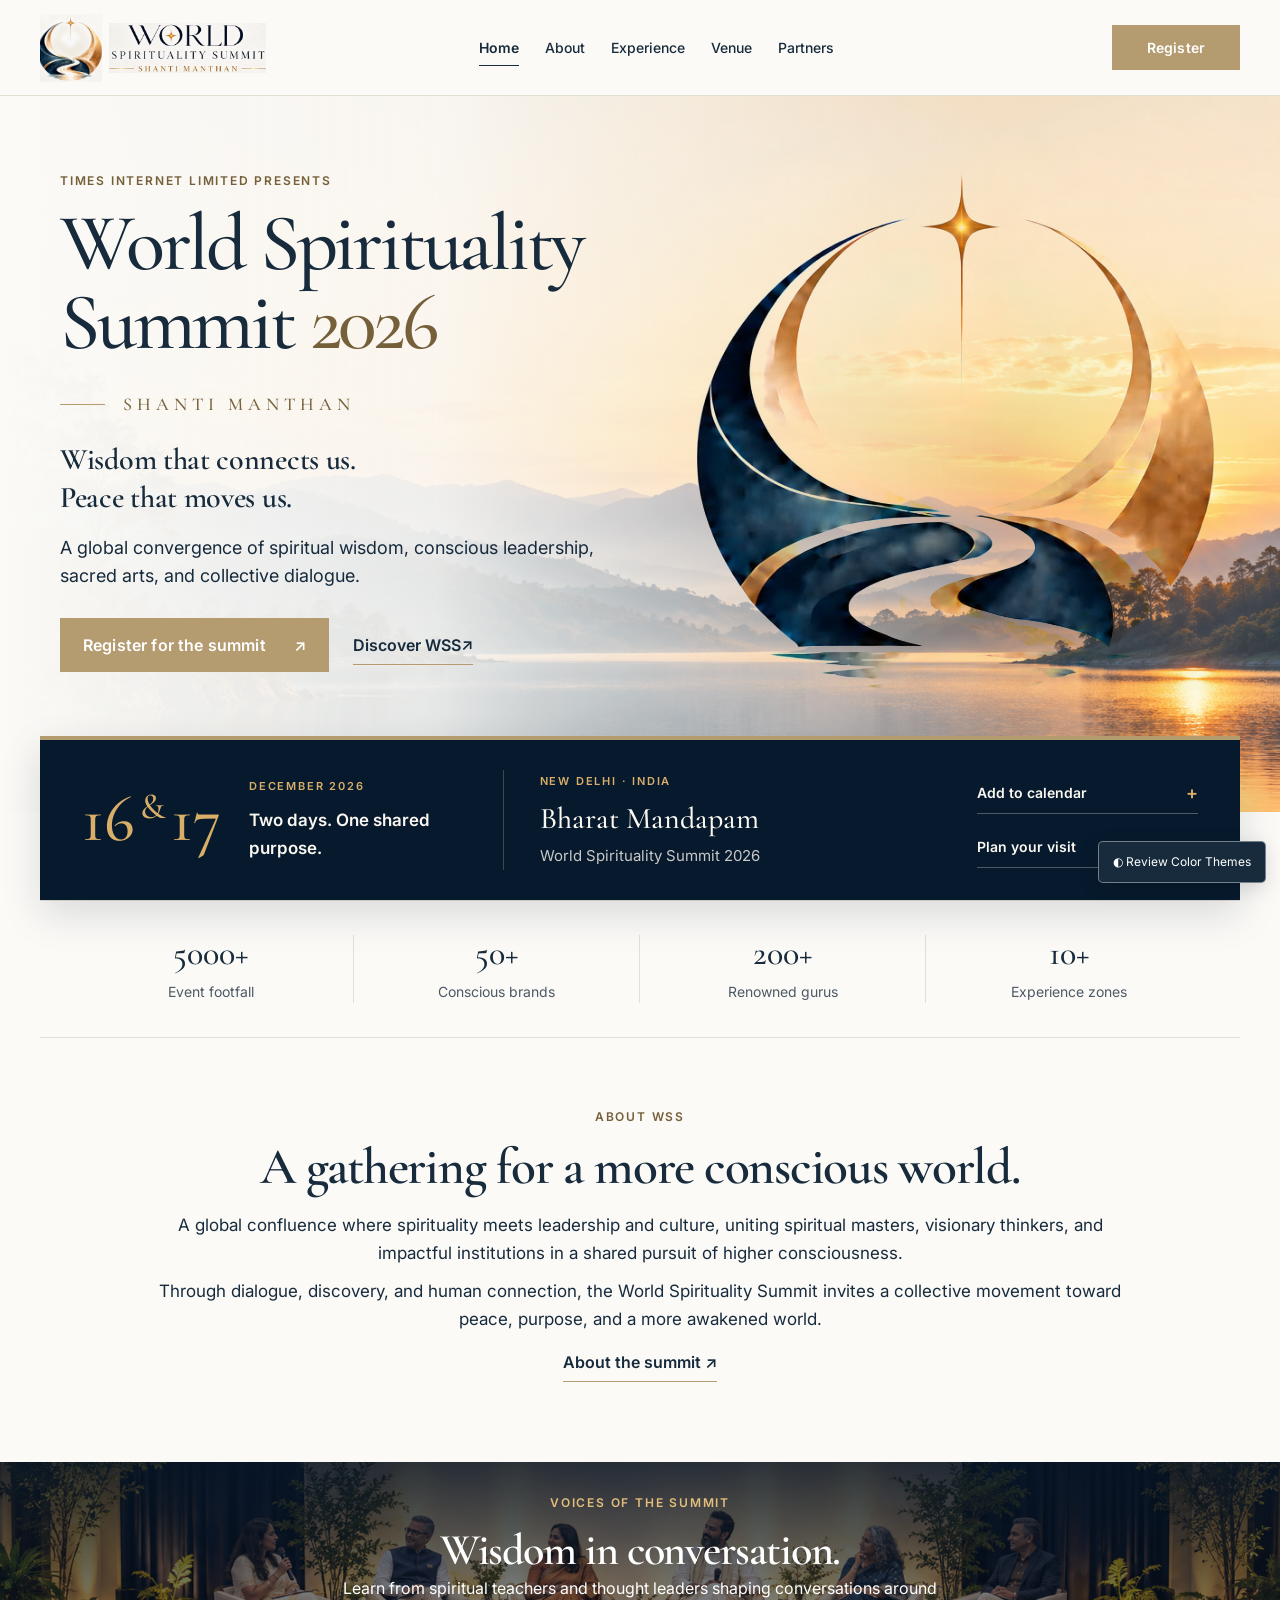
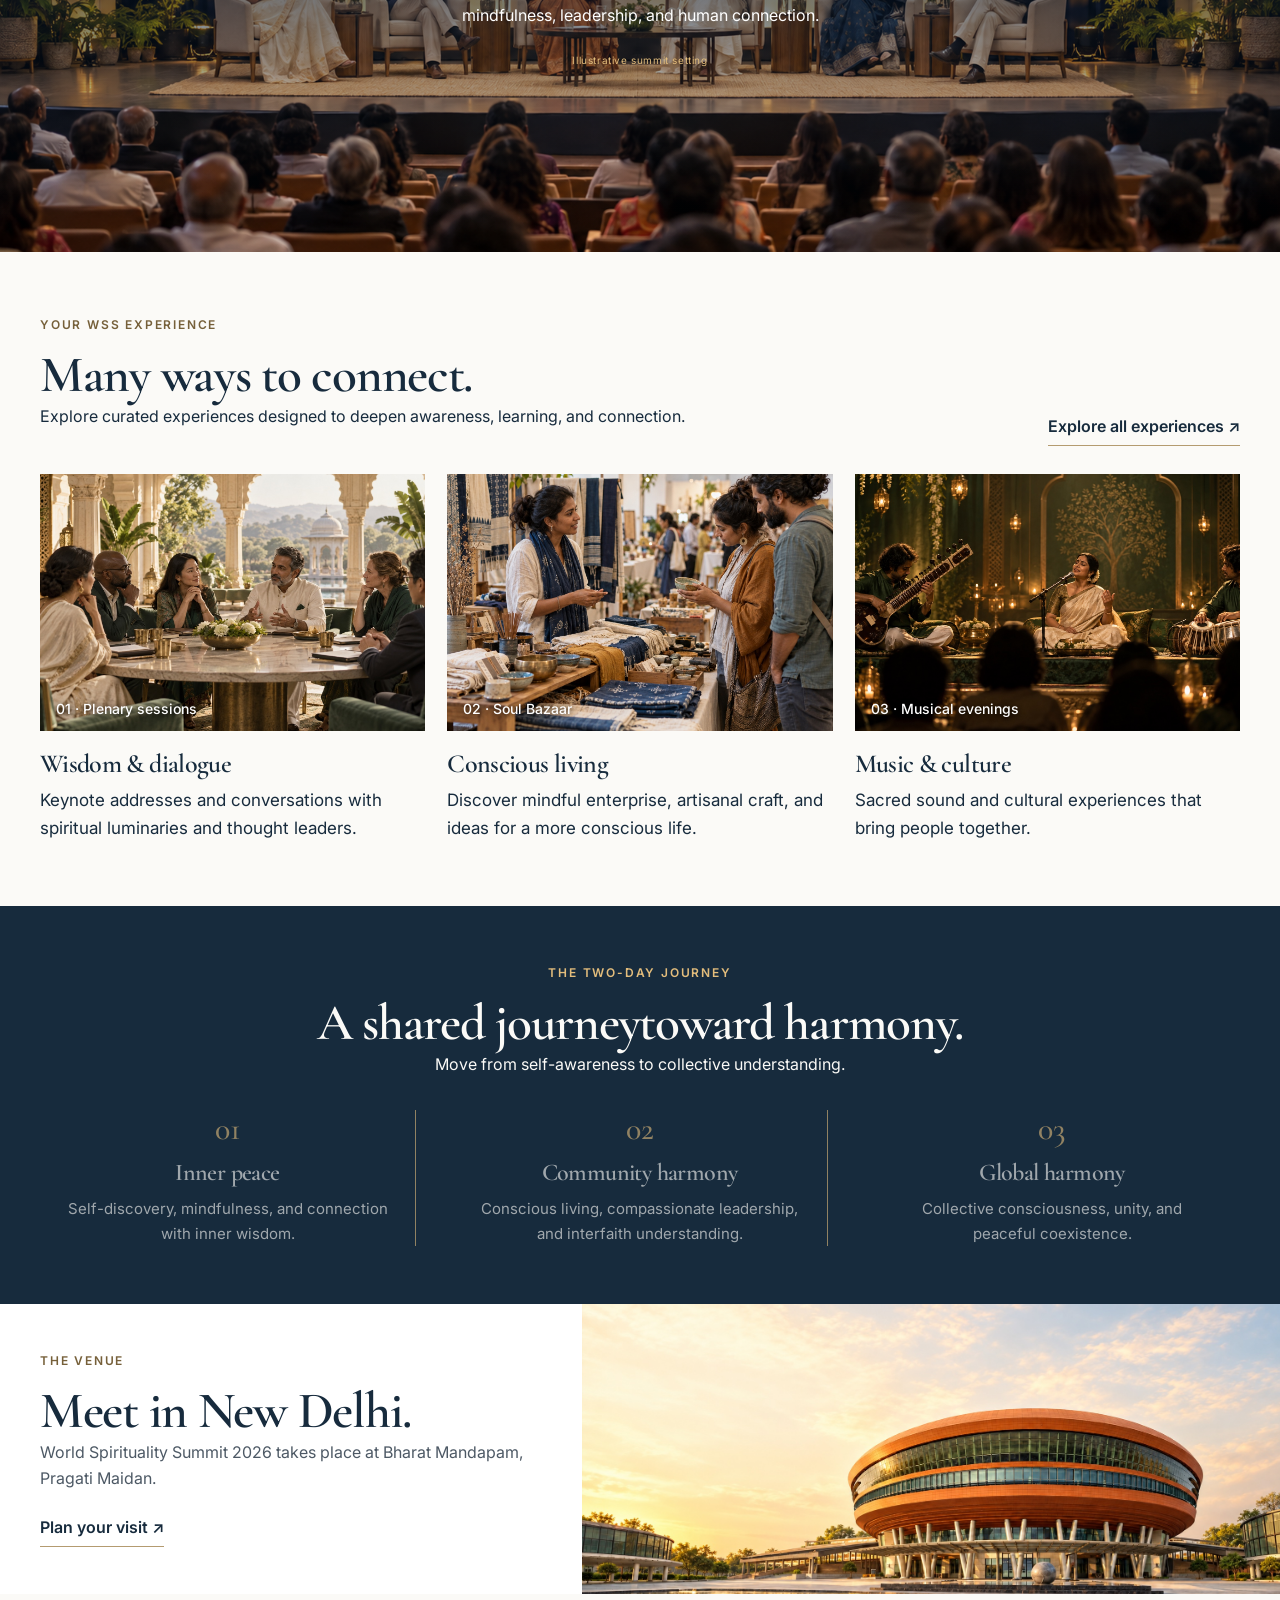
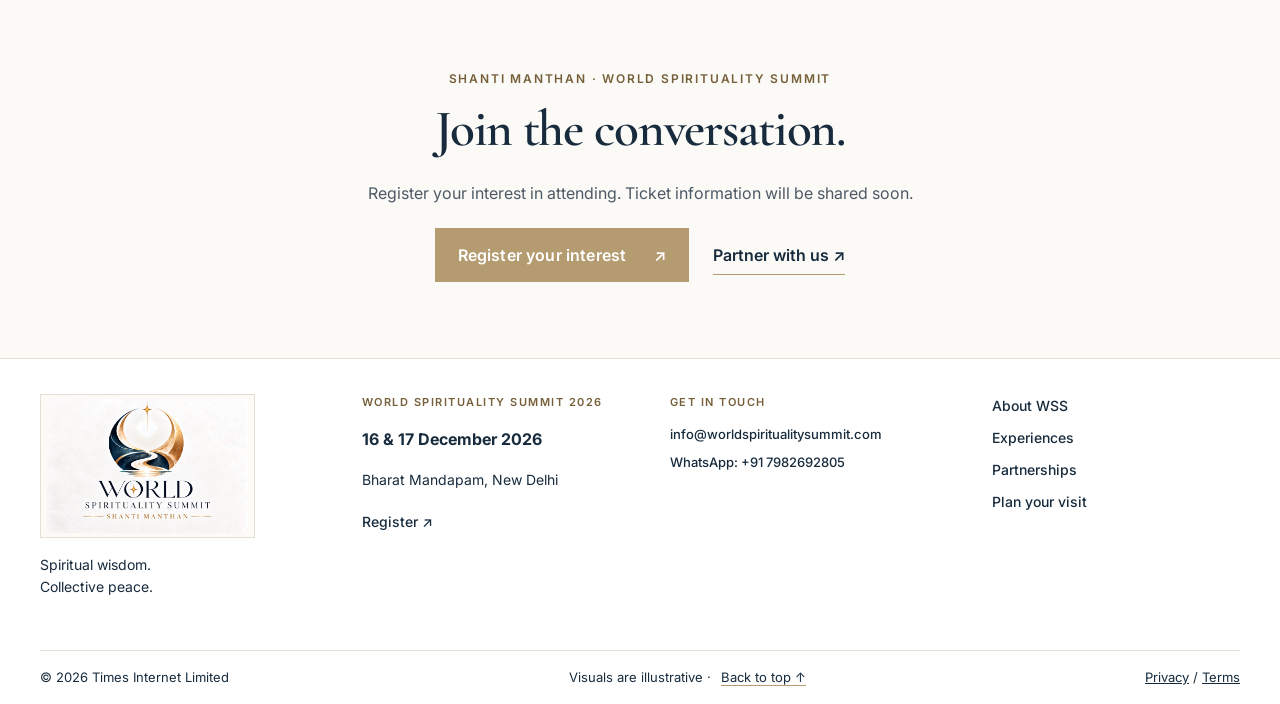
==== index.html @ 95be3aa4 "Restore WSS visual options and add content review workbook" ====
<!-- WSS 2026 - About the Summit - Built for GitHub Pages - Static HTML only -->
<!doctype html>
<html lang="en" data-design="immersive">
<head>
<meta charset="utf-8">
<meta name="viewport" content="width=device-width, initial-scale=1">
<title>Shanti Manthan - Chanting For Peace | WSS 2026</title>
<meta name="description" content="World Spirituality Summit 2026: Shanti Manthan - Chanting For Peace. Bharat Mandapam, New Delhi, 16-17 December 2026.">
<link rel="icon" href="./assets/images/logo-final.jpeg">
<script src="./assets/js/theme.js?v=layout-selector-4">
</script>
<script>
  (()=>{const valid=['immersive','luminous','editorial'];let saved;try{saved=localStorage.getItem('wss-design')}catch(_){}const requested=new URLSearchParams(location.search).get('design');document.documentElement.dataset.design=valid.includes(requested)?requested:valid.includes(saved)?saved:'immersive';})();
</script>
<link rel="preconnect" href="https://fonts.googleapis.com">
<link rel="preconnect" href="https://fonts.gstatic.com" crossorigin>
<link href="https://fonts.googleapis.com/css2?family=Inter:wght@400;500;600;700&family=Cormorant+Garamond:wght@400;500;600;700&display=swap" rel="stylesheet">
<link rel="stylesheet" href="./assets/css/themes.css">
<link rel="stylesheet" href="./assets/css/style.css">
<link rel="stylesheet" href="./assets/css/components.css">
<link rel="stylesheet" href="./assets/css/editorial.css">
<link rel="stylesheet" href="./assets/css/ad-free.css">

<link rel="stylesheet" href="./assets/css/premium.css">
<link rel="stylesheet" href="./assets/css/layout.css">
<link rel="stylesheet" href="./assets/css/commerce.css">
<link rel="stylesheet" href="./assets/css/brand.css">
<script src="./assets/js/launch.js?v=forms-3"></script>

<link rel="stylesheet" href="./assets/css/site-refinement.css?v=register-2">
<link rel="stylesheet" href="./assets/css/premium-design.css?v=art-direction-3">
<link rel="stylesheet" href="./assets/css/event-presentation.css?v=4">
<link rel="stylesheet" href="./assets/css/cohesive.css?v=5">
<link rel="stylesheet" href="./assets/css/home-concept.css?v=1">
<link rel="stylesheet" href="./assets/css/home-restoration.css?v=11">
</head>
<body id="page-top" data-page="index">
<a class="skip" href="#main">Skip to content</a>
<header class="site-header">
<a class="brand-lockup" href="./index.html" aria-label="World Spirituality Summit — Shanti Manthan"><span class="lockup-symbol"><img src="./assets/images/logo-final.png" alt="" width="1536" height="1024"></span><span class="lockup-wordmark"><img src="./assets/images/logo-final.png" alt="" width="1536" height="1024"></span></a>
<nav id="navigation" aria-label="Main navigation"><a href="./index.html" aria-current="page">Home</a>
<a href="./about.html">About</a>
<a href="./experience.html">Experience</a>
<a href="./venue.html">Venue</a>
<a href="./partners.html">Partners</a>
<a hidden data-launch-hidden="true" href="./schedule.html">Schedule</a><a hidden data-launch-hidden="true" href="./speakers.html">Speakers</a><a hidden data-launch-hidden="true" href="./tickets.html">Tickets</a><a hidden data-launch-hidden="true" href="./media.html">Media</a></nav>
<a class="button header-cta" href="./register.html">Register</a>
<button class="menu-toggle" aria-controls="navigation" aria-expanded="false" aria-label="Open navigation">☰</button>
</header>
<main id="main" class="summit-home">
<section class="summit-hero" aria-labelledby="home-title"><div class="hero-landscape" aria-hidden="true"></div><div class="summit-hero-inner"><div class="summit-copy"><p class="summit-label">TIMES INTERNET LIMITED PRESENTS</p><h1 id="home-title">World Spirituality<br>Summit <em>2026</em></h1><p class="summit-mantra"><span></span>SHANTI MANTHAN</p><h2>Wisdom that connects us.<br>Peace that moves us.</h2><p class="summit-summary">A global convergence of spiritual wisdom, conscious leadership, sacred arts, and collective dialogue.</p><div class="summit-actions"><a class="button" href="./register.html?reason=attend">Register for the summit<span aria-hidden="true">↗</span></a><a class="summit-text-link" href="#discover">Discover WSS<span aria-hidden="true">↗</span></a></div></div><div class="summit-emblem" aria-hidden="true"><img src="./assets/images/logo-final.png" alt="" width="1536" height="1024" fetchpriority="high"></div></div><div class="hero-ribbon" aria-hidden="true"></div></section>
<section class="summit-event-band" aria-label="Summit date and venue"><div class="summit-event-date"><strong>16<span>&amp;</span>17</strong><div><span class="summit-label">DECEMBER 2026</span><b>Two days. One shared<br>purpose.</b></div></div><div class="summit-event-place"><span class="summit-label">NEW DELHI · INDIA</span><strong>Bharat Mandapam</strong><span>World Spirituality Summit 2026</span></div><div class="summit-event-actions"><a href="./assets/wss-2026.ics" download>Add to calendar <span aria-hidden="true">+</span></a><a href="./venue.html">Plan your visit <span aria-hidden="true">↗</span></a></div></section>
<section class="summit-numbers" aria-label="Expected summit scale"><div><strong>5000+</strong><span>Event footfall</span></div><div><strong>50+</strong><span>Conscious brands</span></div><div><strong>200+</strong><span>Renowned gurus</span></div><div><strong>10+</strong><span>Experience zones</span></div></section>
<section class="summit-about" id="discover"><div><p class="summit-label">ABOUT WSS</p><h2>A gathering for a more conscious world.</h2></div><div><p>A global confluence where spirituality meets leadership and culture, uniting spiritual masters, visionary thinkers, and impactful institutions in a shared pursuit of higher consciousness.</p><p>Through dialogue, discovery, and human connection, the World Spirituality Summit invites a collective movement toward peace, purpose, and a more awakened world.</p><a class="summit-text-link" href="./about.html">About the summit <span aria-hidden="true">↗</span></a></div></section>
<section class="summit-voices"><div class="voices-copy"><p class="summit-label">VOICES OF THE SUMMIT</p><h2>Wisdom in conversation.</h2><p>Learn from spiritual teachers and thought leaders shaping conversations around mindfulness, leadership, and human connection.</p><span class="illustration-note">Illustrative summit setting</span></div><img src="./assets/images/summit-conversation.png" alt="Illustrative panel conversation at a summit" width="1536" height="1024" loading="lazy"></section>
<section class="summit-experiences"><div class="summit-section-head"><div><p class="summit-label">YOUR WSS EXPERIENCE</p><h2>Many ways to connect.</h2><p>Explore curated experiences designed to deepen awareness, learning, and connection.</p></div><a class="summit-text-link" href="./experience.html">Explore all experiences <span aria-hidden="true">↗</span></a></div><div class="summit-experience-grid"><a class="summit-experience" href="./experience.html"><div class="experience-photo"><img src="./assets/images/dialogue.jpg" alt="Audience at a plenary session" width="1536" height="1024" loading="lazy"><span>01 · Plenary sessions</span></div><h3>Wisdom &amp; dialogue</h3><p>Keynote addresses and conversations with spiritual luminaries and thought leaders.</p></a><a class="summit-experience" href="./experience.html"><div class="experience-photo"><img src="./assets/images/bazaar-editorial.jpg" alt="Conscious craft marketplace" width="1536" height="1024" loading="lazy"><span>02 · Soul Bazaar</span></div><h3>Conscious living</h3><p>Discover mindful enterprise, artisanal craft, and ideas for a more conscious life.</p></a><a class="summit-experience" href="./experience.html"><div class="experience-photo"><img src="./assets/images/music.jpg" alt="Musical performance at an evening gathering" width="1536" height="1024" loading="lazy"><span>03 · Musical evenings</span></div><h3>Music &amp; culture</h3><p>Sacred sound and cultural experiences that bring people together.</p></a></div></section>
<section class="summit-journey"><div class="journey-intro"><p class="summit-label">THE TWO-DAY JOURNEY</p><h2>A shared journey<br>toward harmony.</h2><p>Move from self-awareness to collective understanding.</p></div><div class="journey-chapters"><article class="journey-chapter"><span>01</span><div><h3>Inner peace</h3><p>Self-discovery, mindfulness, and connection with inner wisdom.</p></div></article><article class="journey-chapter"><span>02</span><div><h3>Community harmony</h3><p>Conscious living, compassionate leadership, and interfaith understanding.</p></div></article><article class="journey-chapter"><span>03</span><div><h3>Global harmony</h3><p>Collective consciousness, unity, and peaceful coexistence.</p></div></article></div></section>
<section class="summit-setting"><div><p class="summit-label">THE VENUE</p><h2>Meet in New Delhi.</h2><p>World Spirituality Summit 2026 takes place at Bharat Mandapam, Pragati Maidan.</p><a class="summit-text-link" href="./venue.html">Plan your visit <span aria-hidden="true">↗</span></a></div><img src="./assets/images/venue-hero.jpg" alt="Bharat Mandapam, New Delhi" width="1536" height="1024" loading="lazy"></section>
<section class="summit-participate"><p class="summit-label">SHANTI MANTHAN · WORLD SPIRITUALITY SUMMIT</p><h2>Join the conversation.</h2><p>Register your interest in attending. Ticket information will be shared soon.</p><div class="summit-actions"><a class="button" href="./register.html?reason=attend">Register your interest <span aria-hidden="true">↗</span></a><a class="summit-text-link" href="./partners.html">Partner with us <span aria-hidden="true">↗</span></a></div></section>
</main>
<footer id="site-footer" class="pd-footer"><div class="pd-wrap pd-footer-top"><div><a class="brand pd-brand-original" href="./index.html" aria-label="World Spirituality Summit — Shanti Manthan"><img src="./assets/images/logo-final.png" alt="World Spirituality Summit — Shanti Manthan" width="1536" height="1024"></a><p>Spiritual wisdom.<br>Collective peace.</p></div><div><p class="pd-label">WORLD SPIRITUALITY SUMMIT 2026</p><strong>16 &amp; 17 December 2026</strong><p>Bharat Mandapam, New Delhi</p><a href="./register.html">Register ↗</a></div><div class="pd-footer-contact"><p class="pd-label">GET IN TOUCH</p><a href="mailto:info@worldspiritualitysummit.com">info@worldspiritualitysummit.com</a><a href="https://wa.me/917982692805">WhatsApp: +91 7982692805</a></div><nav aria-label="Footer navigation"><a href="./about.html">About WSS</a><a href="./experience.html">Experiences</a><a href="./partners.html">Partnerships</a><a href="./venue.html">Plan your visit</a><a hidden data-launch-hidden="true" href="./schedule.html">Schedule</a><a hidden data-launch-hidden="true" href="./speakers.html">Speakers</a><a hidden data-launch-hidden="true" href="./tickets.html">Tickets</a><a hidden data-launch-hidden="true" href="./media.html">Media</a></nav></div><div class="pd-wrap pd-footer-bottom"><span>© 2026 Times Internet Limited</span><span>Visuals are illustrative · <a href="#page-top" class="ev-back-top">Back to top ↑</a></span><span><button class="text-button" data-policy="Privacy Policy">Privacy</button> / <button class="text-button" data-policy="Terms">Terms</button></span></div></footer>
</div>


<a class="mobile-cta button" href="./register.html?reason=attend">Register your interest</a>
<button id="theme-open" class="theme-open" aria-haspopup="dialog" aria-label="Review Color Themes">◐ <span>Review Color Themes</span>
</button>
<dialog id="theme-dialog">
<div class="dialog-head">
<div>
<p class="eyebrow">BUSINESS REVIEW</p>
<h2>Choose a visual direction</h2>
</div>
<button data-close aria-label="Close theme selector">×</button>
</div>
<p>Choose one of the three layouts and one of the three color palettes.</p>
<fieldset class="design-options" aria-label="Choose a layout">
<legend>Layout</legend>
<button type="button" data-design="immersive" aria-pressed="true">Immersive<small>Landscape-led</small></button>
<button type="button" data-design="luminous" aria-pressed="false">Luminous<small>Warm and open</small></button>
<button type="button" data-design="editorial" aria-pressed="false">Editorial<small>Quiet and refined</small></button>
</fieldset>
<p class="palette-label">Color palette</p>
<div id="theme-options">
</div>
<p class="theme-guidance">Each layout can be previewed with any palette.</p>
<div class="dialog-actions">
<button id="copy-theme" class="button">Copy Review Link</button>
<button id="reset-theme" class="button secondary">Reset to Reference</button>
</div>
<p id="theme-status" role="status">
</p>
</dialog>
<dialog id="policy-dialog">
<div class="dialog-head">
<h2 id="policy-title">
</h2>
<button data-close aria-label="Close">×</button>
</div>
<p>Publication pending. This approval preview does not accept payments or submit enquiries until the live services are configured.</p>
</dialog>
<script src="./assets/js/nav.js" defer>
</script>
<script src="./assets/js/tabs.js" defer>
</script>
<script src="./assets/js/modal.js" defer>
</script>
<script src="./assets/js/seating.js" defer>
</script>
<script src="./assets/js/tickets.js" defer>
</script>
<script src="./assets/js/motion.js" defer>
</script>
<script src="./assets/js/premium.js" defer></script>
<script src="./assets/js/design-motion.js?v=art-direction-2" defer></script>
<script src="./assets/js/event-interactions.js?v=3" defer></script>
<a class="ux-up" href="#page-top" aria-label="Scroll to top"><span aria-hidden="true">↑</span></a>
<script src="./assets/js/cohesive.js?v=5" defer></script>
</body>
</html>
---- assets/css/themes.css ----
:root {
  --color-primary:#0B1340;
  --color-accent:#C9A84C;
  --color-highlight:#F0D98A;
  --color-bg:#fff;
  --color-surface:#F8F8F6;
  --color-text:#1A1A1A;
  --color-muted:#595959;
  --color-border:#dededc;
  --font-heading:'Playfair Display',Georgia,serif;
  --font-body:'Inter',Arial,sans-serif
}

[data-theme="forest-champagne"] {
  --color-primary:#173F35;
  --color-accent:#D5B775;
  --color-highlight:#F2E5C4;
  --color-bg:#FFFEFA;
  --color-surface:#F0F4EE
}

[data-theme="burgundy-sandstone"] {
  --color-primary:#59283E;
  --color-accent:#D7AD75;
  --color-highlight:#F3DFC2;
  --color-bg:#FFFCF8;
  --color-surface:#F6EFEB
}

[data-theme="indigo-lavender"] {
  --color-primary:#30275F;
  --color-accent:#C7B6EB;
  --color-highlight:#E7DEF7;
  --color-bg:#FEFDFF;
  --color-surface:#F2EFF8
}

[data-theme="teal-copper"] {
  --color-primary:#124951;
  --color-accent:#E0AA82;
  --color-highlight:#F5DDCA;
  --color-bg:#FCFEFD;
  --color-surface:#EDF4F3
}
---- assets/css/style.css ----
* {
  box-sizing:border-box
}

html {
  scroll-behavior:smooth;
  scroll-padding-top:110px
}

body {
  margin:0;
  background:var(--color-bg);
  color:var(--color-text);
  font:16px/1.65 var(--font-body)
}

h1,h2,h3,p {
  margin-top:0
}

h1,h2,h3 {
  line-height:1.15
}

h1,h2 {
  font-family:var(--font-heading);
  font-weight:500
}

h1 {
  font-size:clamp(2.7rem,5.5vw,5.3rem);
  letter-spacing:-.04em
}

h2 {
  font-size:clamp(2rem,3.5vw,3.1rem);
  letter-spacing:-.025em
}

h3 {
  font-size:1.12rem
}

a {
  color:inherit;
  text-decoration:none
}

a:hover {
  text-decoration:underline
}

button,input,select,textarea {
  font:inherit
}

button,a,input,select,textarea {
  -webkit-tap-highlight-color:transparent
}

button {
  cursor:pointer
}

button:disabled {
  cursor:not-allowed;
  opacity:.6
}

img {
  max-width:100%;
  display:block
}

button:focus-visible,a:focus-visible,input:focus-visible,select:focus-visible,textarea:focus-visible,[tabindex]:focus-visible {
  outline:3px solid var(--color-primary);
  outline-offset:4px
}

.dark :focus-visible,.hero :focus-visible {
  outline-color:white
}

[hidden] {
  display:none!important
}

.container {
  width:min(1200px,calc(100% - 64px));
  margin:auto
}

.section {
  padding:80px 0
}

.section-heading {
  max-width:780px;
  margin-bottom:32px
}

.section-heading p {
  color:var(--color-muted)
}

.surface {
  background:var(--color-surface)
}

.dark {
  background:var(--color-primary);
  color:white
}

.eyebrow {
  font-size:.76rem;
  font-weight:600;
  letter-spacing:.18em;
  text-transform:uppercase
}

.hero {
  min-height:calc(100svh - 96px);
  display:grid;
  place-items:center;
  text-align:center;
  position:relative;
  overflow:hidden;
  background:var(--color-primary);
  color:white;
  padding:88px 24px 60px
}

.hero:before,.quote:before {
  content:'';
  position:absolute;
  inset:0;
  background:linear-gradient(180deg,color-mix(in srgb,var(--color-primary) 66%,transparent),color-mix(in srgb,var(--color-primary) 85%,transparent)),url('../images/hero-bg.jpg') center/cover
}

.hero-content {
  position:relative;
  max-width:980px
}

.hero .eyebrow {
  color:var(--color-highlight);
  margin-bottom:30px
}

.hero h1 {
  margin-bottom:22px
}

.hero h1 em {
  font-weight:400;
  color:var(--color-highlight)
}

.hero h2 {
  font:400 1.1rem var(--font-body);
  letter-spacing:.1em;
  margin-bottom:28px
}

.hero-meta {
  font-size:.94rem;
  margin-bottom:32px
}

.actions {
  display:flex;
  gap:12px;
  flex-wrap:wrap
}

.hero .actions {
  justify-content:center
}

.hero-foot {
  margin:52px 0 0;
  font-size:.75rem;
  letter-spacing:.15em;
  color:var(--color-highlight)
}

.stats {
  background:var(--color-primary);
  color:white;
  border-top:1px solid #ffffff26
}

.stats .container {
  display:grid;
  grid-template-columns:repeat(6,1fr);
  padding:28px 0;
  gap:20px
}

.stat {
  text-align:center;
  border-right:1px solid #ffffff26
}

.stat:last-child {
  border:0
}

.stat strong {
  display:block;
  font:500 2.25rem var(--font-heading);
  color:var(--color-highlight)
}

.stat span {
  font-size:.78rem
}

.split {
  display:grid;
  grid-template-columns:1fr 1fr;
  gap:64px;
  align-items:center
}

.grid {
  display:grid;
  grid-template-columns:repeat(3,minmax(0,1fr));
  gap:24px
}

.grid.two {
  grid-template-columns:repeat(2,minmax(0,1fr))
}

.editorial-image {
  border-radius:8px;
  aspect-ratio:1.25;
  object-fit:cover
}

.placeholder {
  min-height:200px;
  display:grid;
  place-items:center;
  padding:28px;
  background:var(--color-surface);
  border:1px solid var(--color-border);
  text-align:center;
  color:var(--color-muted)
}

.image-grid {
  display:grid;
  grid-template-columns:1fr 1fr;
  gap:12px
}

.image-grid .placeholder {
  min-height:170px
}

.quote {
  position:relative;
  text-align:center;
  padding:90px 24px;
  color:white;
  background:var(--color-primary)
}

.quote>div {
  position:relative;
  max-width:900px;
  margin:auto
}

.quote h2 {
  font-size:clamp(2rem,4vw,3.5rem)
}

.page-hero {
  background:var(--color-primary);
  color:white;
  padding:65px 0
}

.page-hero h1 {
  font-size:clamp(2.4rem,4.5vw,4rem);
  max-width:1000px;
  margin-bottom:20px
}

.page-hero .eyebrow {
  color:var(--color-highlight)
}

.page-hero p:last-child {
  margin:0
}

.note {
  font-size:.85rem;
  color:var(--color-muted)
}

.dark .note {
  color:#e2e2e2
}

.inline-link {
  text-decoration:underline;
  text-underline-offset:5px;
  font-weight:600
}

.speaker-grid {
  display:grid;
  grid-template-columns:repeat(5,minmax(0,1fr));
  gap:20px
}

.speaker {
  text-align:center;
  padding:22px 12px;
  border:1px solid var(--color-border);
  border-radius:8px
}

.avatar {
  width:94px;
  height:94px;
  background:var(--color-surface);
  border:1px solid var(--color-border);
  border-radius:50%;
  display:grid;
  place-items:center;
  margin:0 auto 20px;
  font:1.8rem var(--font-heading);
  color:var(--color-primary)
}

.speaker h3 {
  font-size:.98rem;
  line-height:1.4;
  margin-bottom:8px
}

.speaker p {
  font-size:.82rem;
  color:var(--color-muted);
  margin:0
}

.speaker-strip {
  display:flex;
  overflow-x:auto;
  gap:20px;
  padding-bottom:20px
}

.speaker-strip .speaker {
  flex:0 0 210px;
  background:white
}

.timeline {
  margin-top:30px
}

.session {
  display:grid;
  grid-template-columns:130px 1fr;
  gap:28px;
  padding:26px 0;
  border-bottom:1px solid var(--color-border)
}

.session-body {
  border-left:4px solid var(--session-color,#666);
  padding-left:24px
}

.session h3 {
  margin:10px 0
}

.session .tag {
  font-size:.78rem;
  text-transform:uppercase;
  letter-spacing:.06em
}

.session p {
  margin-bottom:0;
  color:var(--color-muted)
}

.time {
  font-weight:600;
  font-size:.88rem
}

.experience-row {
  display:grid;
  grid-template-columns:1fr 1fr;
  gap:56px;
  align-items:center
}

.experience-row.reverse .experience-visual {
  order:2
}

.experience-visual {
  min-height:260px;
  background:var(--color-primary);
  color:var(--color-highlight);
  display:flex;
  flex-direction:column;
  justify-content:center;
  padding:40px;
  border-radius:8px
}

.experience-visual strong {
  font:5rem var(--font-heading)
}

.experience-visual span {
  font-size:1.2rem
}

.map-frame {
  width:100%;
  height:380px;
  border:0;
  border-radius:8px
}

.donut {
  width:240px;
  height:240px;
  border-radius:50%;
  background:conic-gradient(#0b1340 0 30%,#c9a84c 30% 55%,#258080 55% 75%,#8065ac 75% 90%,#aaa 90%);
  margin:auto;
  display:grid;
  place-items:center
}

.donut:after {
  content:'Our community';
  background:var(--color-bg);
  border-radius:50%;
  width:160px;
  height:160px;
  display:grid;
  place-items:center;
  font-family:var(--font-heading)
}

.legend {
  list-style:none;
  padding:0
}

.legend li {
  display:flex;
  justify-content:space-between;
  padding:8px 0;
  border-bottom:1px solid var(--color-border)
}

.seating-map {
  width:100%;
  max-height:560px
}

.zone {
  cursor:pointer;
  stroke:#fff;
  stroke-width:3
}

.zone:hover,.zone.selected {
  stroke:#171717;
  stroke-width:6
}

.zone:focus {
  outline:none;
  stroke:#171717;
  stroke-width:6
}

.zone-info {
  background:var(--color-surface);
  padding:24px;
  border-radius:8px
}

.zone-info p {
  margin-bottom:12px
}

.review-summary {
  padding:28px;
  background:var(--color-surface);
  border-radius:8px
}

.summary-line {
  display:flex;
  justify-content:space-between;
  gap:20px;
  margin:12px 0
}

.summary-total {
  border-top:1px solid var(--color-border);
  padding-top:16px;
  font-size:1.4rem;
  font-weight:600
}

.booking-success {
  max-width:700px;
  margin:auto;
  text-align:center
}

.success-mark {
  font-size:3rem;
  color:#226640
}

.review-notice {
  padding:12px 16px;
  background:var(--color-surface);
  border-left:3px solid var(--color-primary);
  font-size:.85rem;
  margin-bottom:24px
}

@media(min-width:1500px) {
  .hero {
  min-height:760px
}


}

@media(max-width:1100px) {
  .split {
  gap:32px
}

.speaker-grid {
  grid-template-columns:repeat(3,1fr)
}

.stats .container {
  grid-template-columns:repeat(3,1fr)
}

.stat:nth-child(3) {
  border:0
}


}

@media(max-width:767px) {
  .container {
  width:calc(100% - 32px)
}

.section {
  padding:48px 0
}

.hero {
  min-height:700px;
  padding:60px 16px
}

.hero h1 {
  font-size:3.2rem
}

.hero h2 {
  font-size:.96rem;
  letter-spacing:.03em
}

.hero .actions {
  flex-direction:column;
  max-width:310px;
  margin:auto
}

.hero-foot {
  margin-top:36px
}

.stats .container {
  gap:24px 10px
}

.stat strong {
  font-size:1.8rem
}

.stat span {
  font-size:.7rem
}

.split,.grid,.grid.two,.experience-row {
  grid-template-columns:1fr;
  gap:24px
}

.speaker-grid {
  grid-template-columns:repeat(2,minmax(0,1fr));
  gap:12px
}

.speaker {
  padding:18px 8px
}

.experience-row.reverse .experience-visual {
  order:0
}

.session {
  grid-template-columns:1fr;
  gap:10px
}

.page-hero {
  padding:44px 0
}

.image-grid .placeholder {
  min-height:130px;
  font-size:.85rem
}

.quote {
  padding:60px 20px
}

body {
  padding-bottom:78px
}

.map-frame {
  height:280px
}


}

@media(prefers-reduced-motion:reduce) {
  * {
  scroll-behavior:auto!important;
  transition:none!important
}


}
---- assets/css/components.css ----
.site-header {
  height:96px;
  position:sticky;
  top:0;
  z-index:30;
  background:var(--color-bg);
  display:flex;
  align-items:center;
  padding:0 32px;
  gap:24px;
  border-bottom:1px solid var(--color-border)
}

.site-header.scrolled {
  box-shadow:0 3px 20px #0000000a;
  background:white
}

.brand {
  display:flex;
  gap:12px;
  align-items:center;
  color:var(--color-primary);
  font-size:.73rem;
  font-weight:600;
  line-height:1.45;
  flex-shrink:0
}

.brand:hover {
  text-decoration:none
}

.brand-mark {
  font:600 1.9rem var(--font-heading);
  line-height:.8;
  letter-spacing:-.08em
}

.brand-mark span {
  display:block;
  font:600 .6rem var(--font-body);
  letter-spacing:.32em;
  text-align:center;
  margin-top:9px
}

.site-header nav {
  display:flex;
  gap:18px;
  margin-left:auto;
  align-items:center
}

.site-header nav a {
  font-size:.79rem;
  padding:10px 0;
  white-space:nowrap
}

.site-header nav a[aria-current] {
  border-bottom:2px solid var(--color-primary);
  font-weight:700
}

.button {
  border:1px solid transparent;
  border-radius:4px;
  padding:12px 26px;
  background:var(--color-accent);
  color:#171717;
  display:inline-flex;
  align-items:center;
  justify-content:center;
  font-size:.9rem;
  font-weight:600;
  line-height:1.5;
  transition:filter .2s,transform .2s
}

.button:hover {
  filter:brightness(.94);
  text-decoration:none
}

.button.secondary {
  border-color:var(--color-primary);
  color:var(--color-primary);
  background:transparent
}

.button.secondary:hover {
  background:var(--color-primary);
  color:white
}

.dark .secondary,.hero .secondary {
  border-color:#ffffff88;
  color:white
}

.dark .secondary:hover,.hero .secondary:hover {
  background:white;
  color:var(--color-primary)
}

.header-cta {
  padding:11px 16px;
  white-space:nowrap;
  font-size:.78rem
}

.menu-toggle {
  display:none;
  background:none;
  border:0;
  font-size:1.6rem
}

.card {
  background:white;
  border:1px solid var(--color-border);
  border-radius:8px;
  padding:24px;
  color:var(--color-text);
  transition:transform .2s,box-shadow .2s
}

.card:hover {
  box-shadow:0 4px 20px #00000014;
  transform:translateY(-2px)
}

.card-number {
  font:.85rem var(--font-body);
  display:block;
  color:var(--color-muted);
  margin-bottom:28px
}

.card h3 {
  font:500 1.45rem var(--font-heading);
  color:var(--color-primary)
}

.card p {
  color:var(--color-muted);
  margin-bottom:0
}

.card ul {
  padding-left:20px;
  font-size:.9rem
}

.card li {
  margin-bottom:10px
}

.price {
  display:block;
  font:500 2rem var(--font-heading);
  margin:20px 0;
  color:var(--color-primary)
}

.ticket-grid {
  display:grid;
  grid-template-columns:repeat(5,minmax(0,1fr));
  gap:16px
}

.ticket-card {
  position:relative;
  display:block;
  cursor:pointer;
  padding:22px 18px
}

.ticket-card:has(input:checked) {
  border:2px solid var(--color-primary);
  padding:21px 17px;
  box-shadow:0 0 0 3px var(--color-highlight)
}

.ticket-card h3 {
  margin-top:16px
}

.ticket-card .price {
  font-size:1.6rem
}

.ticket-card li {
  font-size:.8rem
}

.badge {
  display:inline-block;
  font-size:.65rem;
  letter-spacing:.07em;
  background:var(--color-highlight);
  color:#171717;
  padding:4px 8px;
  border-radius:3px;
  margin-bottom:8px
}

.tabs {
  display:flex;
  gap:8px;
  flex-wrap:wrap;
  border-bottom:1px solid var(--color-border);
  padding-bottom:14px
}

.tabs button {
  padding:12px 22px;
  border:1px solid var(--color-border);
  background:white;
  color:var(--color-primary);
  border-radius:4px
}

.tabs button.active {
  background:var(--color-primary);
  color:white;
  border-color:var(--color-primary)
}

.tab-panel {
  padding-top:32px
}

.stepper {
  display:flex;
  list-style:none;
  padding:0;
  margin:0 0 32px;
  gap:8px
}

.stepper li {
  flex:1;
  padding:14px 10px;
  background:var(--color-surface);
  border-bottom:3px solid var(--color-border);
  font-size:.9rem
}

.stepper .active {
  border-color:var(--color-primary);
  color:var(--color-primary);
  font-weight:600
}

.form-grid {
  display:grid;
  grid-template-columns:1fr 1fr;
  gap:20px
}

.field {
  display:flex;
  flex-direction:column;
  gap:7px;
  font-size:.9rem;
  font-weight:500
}

.field.full {
  grid-column:1/-1
}

input:not([type=checkbox]):not([type=radio]),select,textarea {
  width:100%;
  padding:12px;
  border:1px solid #888;
  border-radius:2px;
  background:white;
  color:#1a1a1a;
  min-height:48px
}

textarea {
  min-height:120px
}

input[type=checkbox],input[type=radio] {
  accent-color:var(--color-primary);
  width:18px;
  height:18px;
  vertical-align:middle
}

.check-label {
  display:flex;
  align-items:center;
  gap:10px;
  margin:12px 0
}

.form-actions {
  margin-top:28px;
  display:flex;
  gap:12px;
  flex-wrap:wrap
}

.error {
  font-size:.82rem;
  color:#9b1c1c
}

.field input[aria-invalid=true] {
  border-color:#9b1c1c
}

.total-strip {
  display:flex;
  justify-content:space-between;
  align-items:center;
  padding:24px;
  background:var(--color-surface);
  margin:24px 0;
  gap:20px
}

.total-strip strong {
  font-size:1.6rem;
  color:var(--color-primary)
}

.quantity {
  max-width:160px
}

.text-button {
  border:0;
  background:none;
  text-decoration:underline;
  padding:0;
  color:inherit;
  font-size:inherit
}

footer {
  background:var(--color-surface);
  padding:64px 0 22px;
  color:var(--color-primary)
}

.footer-grid {
  display:grid;
  grid-template-columns:1fr .8fr 1.3fr 1fr;
  gap:40px
}

.footer-grid h3 {
  font-size:.85rem;
  margin:0 0 16px
}

.footer-grid p,.footer-grid a,.footer-grid span:not(.brand-mark) {
  font-size:.78rem;
  overflow-wrap:anywhere
}

.footer-grid>div>a:not(.brand) {
  display:block;
  margin:8px 0
}

.footer-grid .brand {
  margin-bottom:24px
}

.socials {
  display:flex;
  flex-wrap:wrap;
  gap:10px
}

.footer-bottom {
  margin-top:40px;
  padding-top:20px;
  border-top:1px solid var(--color-border);
  display:flex;
  justify-content:space-between;
  gap:20px;
  font-size:.72rem
}

.mobile-cta {
  display:none
}

.theme-open {
  position:fixed;
  right:20px;
  bottom:20px;
  z-index:45;
  border:1px solid #ffffff66;
  border-radius:30px;
  background:var(--color-primary);
  color:white;
  box-shadow:0 3px 18px #0003;
  padding:12px 18px;
  font-size:.82rem
}

.theme-open:focus-visible {
  outline-color:var(--color-accent)
}

dialog {
  border:1px solid var(--color-border);
  border-radius:12px;
  width:min(620px,calc(100% - 32px));
  max-height:85svh;
  overflow:auto;
  padding:28px;
  background:var(--color-bg);
  color:var(--color-text)
}

dialog::backdrop {
  background:#0008;
  backdrop-filter:blur(3px)
}

.dialog-head {
  display:flex;
  align-items:flex-start;
  justify-content:space-between;
  gap:12px
}

.dialog-head h2 {
  font-size:1.9rem;
  margin-bottom:16px
}

.dialog-head .eyebrow {
  margin-bottom:12px
}

.dialog-head button {
  border:0;
  background:none;
  font-size:1.6rem;
  line-height:1
}

.dialog-actions {
  display:flex;
  gap:10px;
  flex-wrap:wrap;
  margin-top:20px
}

.theme-option {
  display:flex;
  width:100%;
  gap:16px;
  align-items:center;
  text-align:left;
  padding:14px;
  border:1px solid var(--color-border);
  border-radius:6px;
  background:white;
  margin:10px 0;
  color:#1a1a1a
}

.theme-option[aria-pressed=true] {
  border:2px solid var(--color-primary);
  padding:13px;
  background:var(--color-surface)
}

.theme-option strong {
  font-size:.91rem
}

.theme-option small {
  display:block;
  font-size:.76rem;
  color:#595959
}

.swatches {
  display:flex;
  flex-shrink:0
}

.swatches i {
  display:block;
  width:19px;
  height:35px
}

.swatches i:first-child {
  border-radius:4px 0 0 4px
}

.swatches i:last-child {
  border-radius:0 4px 4px 0
}

.selected-label {
  margin-left:auto;
  font-size:.72rem;
  font-weight:700
}

.skip {
  position:fixed;
  top:-100px;
  left:10px;
  z-index:100;
  padding:12px;
  background:white
}

.skip:focus {
  top:10px
}

.inline-status {
  margin:16px 0;
  font-size:.9rem
}

.honeypot {
  display:none
}

.map-tooltip {
  font-size:.9rem;
  min-height:30px;
  margin-top:16px
}

@media(max-width:1250px) {
  .site-header {
  padding:0 24px;
  gap:16px
}

.site-header nav {
  gap:12px
}

.brand>span:last-child:not(.brand-mark) {
  display:none
}


}

@media(max-width:1050px) {
  .site-header {
  height:80px
}

.menu-toggle {
  display:block
}

.header-cta {
  margin-left:auto
}

.site-header nav {
  display:none;
  position:fixed;
  inset:80px 0 0;
  background:var(--color-bg);
  padding:32px;
  overflow:auto;
  flex-direction:column;
  align-items:stretch;
  gap:8px
}

.site-header nav.open {
  display:flex
}

.site-header nav a {
  font-size:1.2rem
}

.ticket-grid {
  grid-template-columns:repeat(3,1fr)
}

.footer-grid {
  grid-template-columns:1fr 1fr
}


}

@media(max-width:767px) {
  .site-header {
  height:72px;
  padding:0 16px
}

.site-header nav {
  top:72px
}

.brand>span:last-child:not(.brand-mark) {
  display:block;
  font-size:.65rem
}

.header-cta {
  display:none
}

.menu-toggle {
  margin-left:auto
}

.brand-mark {
  font-size:1.7rem
}

.footer-grid {
  gap:32px 20px
}

.footer-bottom {
  flex-direction:column;
  gap:12px
}

.form-grid {
  grid-template-columns:1fr
}

.ticket-grid {
  grid-template-columns:1fr 1fr;
  gap:12px
}

.ticket-card {
  padding:16px 12px
}

.ticket-card:has(input:checked) {
  padding:15px 11px
}

.ticket-card h3 {
  font-size:1.2rem
}

.ticket-card .price {
  font-size:1.35rem
}

.total-strip {
  align-items:flex-start;
  flex-direction:column
}

.mobile-cta {
  display:flex;
  position:fixed;
  bottom:0;
  left:0;
  right:0;
  z-index:40;
  border-radius:0;
  padding:18px 10px;
  padding-bottom:max(18px,env(safe-area-inset-bottom));
  box-shadow:0 -2px 12px #0001
}

.theme-open {
  bottom:82px;
  right:12px;
  padding:10px 14px
}

.theme-open span {
  font-size:.75rem
}

dialog {
  padding:20px
}

.theme-option {
  gap:10px
}

.swatches i {
  width:13px
}

.stepper li {
  font-size:.8rem
}

.card {
  padding:20px
}

.ticket-card {
  padding:16px 12px
}


}

/* Compact, unobstructed approval control in the mobile header. */
@media(max-width:767px) {
  .theme-open {
  top:18px;
  right:56px;
  bottom:auto;
  height:36px;
  padding:6px 10px;
  box-shadow:none;
  border-radius:4px;
}

.theme-open span {
  display:none;
}

.theme-open::after {
  content:' Themes';
  font-size:.75rem;
}


}

@media(max-width:380px) {
  .brand>span:last-child:not(.brand-mark) {
  display:none;
}


}

@media(min-width:1051px) {
  .site-header nav a { font-size:.875rem; }
}

.card h3 {
  overflow-wrap:anywhere;
}

.feature-icon { width:32px; height:32px; color:var(--color-primary); margin-bottom:24px; }
---- assets/css/editorial.css ----
/* Reference-led art direction. All color choices remain controlled by theme tokens. */
:root {
  --hero-paper: #faf6eb;
  --accent-ink: #806019;
  --surface-tint: #edf0e7;
}
[data-theme="forest-champagne"] {
  --color-primary: #103d30;
  --color-accent: #d3b479;
  --color-highlight: #f3e5bb;
  --color-bg: #fffcf5;
  --color-surface: #eff2e9;
  --color-border: #dcded3;
  --hero-paper: #fbf5e5;
  --accent-ink: #806019;
}
[data-theme="midnight-gold"] { --hero-paper: #f7f5ed; --surface-tint: #edf0f5; }
[data-theme="burgundy-sandstone"] { --hero-paper: #fbf0e5; --surface-tint: #f4eae7; }
[data-theme="indigo-lavender"] { --hero-paper: #f7f2fc; --surface-tint: #efedf7; }
[data-theme="teal-copper"] { --hero-paper: #f3f7ef; --surface-tint: #e9f2ef; }
body { -webkit-font-smoothing: antialiased; }
h1, h2 { text-wrap: balance; }
figure { margin: 0; }
.site-header {
  height: 88px;
  background: var(--color-bg);
  border-bottom: 1px solid color-mix(in srgb, var(--color-primary) 12%, transparent);
}
.site-header.scrolled { background: color-mix(in srgb, var(--color-bg) 94%, transparent); backdrop-filter: blur(16px); }
.brand { gap: 15px; }
.brand-mark { letter-spacing: -.065em; }
.site-header nav a { position: relative; border: 0; }
.site-header nav a::after { content: ''; position: absolute; height: 1px; left: 0; right: 0; bottom: 5px; background: var(--color-primary); transform: scaleX(0); transform-origin: left; transition: transform .25s ease; }
.site-header nav a:hover::after, .site-header nav a[aria-current]::after { transform: scaleX(1); }
.site-header nav a[aria-current] { border: 0; }
.button { border-radius: 3px; min-height: 48px; gap: 22px; padding: 13px 25px; letter-spacing: .01em; }
.header-cta { min-height: 42px; padding: 10px 18px; }
.button:not(.secondary) { background: var(--color-primary); color: white; }
.dark .button:not(.secondary) { background: var(--color-accent); color: #171717; }
.button.secondary { border-color: color-mix(in srgb, var(--color-primary) 55%, transparent); }
.button:hover { filter: none; transform: translateY(-2px); box-shadow: 0 5px 15px #0000000d; }
.eyebrow { font-size: .72rem; letter-spacing: .19em; line-height: 1.6; }
.fine-line { display: inline-block; width: 28px; height: 1px; background: currentColor; margin-right: 12px; vertical-align: middle; }
/* Live text sits above a standalone image; the chakra is a separate animated layer. */
.editorial-hero {
  isolation: isolate;
  position: relative;
  min-height: 720px;
  height: min(820px, calc(100svh - 88px));
  display: flex;
  align-items: center;
  text-align: left;
  padding: 54px max(5vw, calc((100vw - 1280px) / 2)) 100px;
  background: var(--hero-paper);
  color: var(--color-primary);
}
.editorial-hero::before { display: none; }
.hero-venue { position: absolute; inset: 0; width: 100%; height: 100%; object-fit: cover; object-position: center 59%; z-index: -3; }
.hero-wash { position: absolute; inset: 0; z-index: -2; background: linear-gradient(90deg, var(--hero-paper) 0%, color-mix(in srgb, var(--hero-paper) 96%, transparent) 28%, color-mix(in srgb, var(--hero-paper) 70%, transparent) 42%, transparent 65%), linear-gradient(0deg, #12271955, transparent 21%); }
.hero-content { max-width: 640px; width: 49%; z-index: 2; }
.editorial-hero .eyebrow { color: var(--color-primary); margin: 0 0 32px; font-size: .68rem; }
.editorial-hero h1 { font-size: clamp(4.6rem, 6.7vw, 6.75rem); line-height: .94; letter-spacing: -.055em; font-weight: 500; margin: 0 0 21px; text-wrap: initial; }
.editorial-hero h1 > span { display: block; font: 400 clamp(2rem, 3.2vw, 3.1rem)/1.4 var(--font-body); letter-spacing: -.045em; margin-top: 15px; }
.hero-mantra { font-size: .98rem; line-height: 1.7; margin-bottom: 25px; }
.hero-mantra span { color: var(--accent-ink); margin: 0 5px; }
.hero-details { margin-bottom: 26px; }
.hero-details::before { content: ''; width: 55px; height: 2px; background: var(--accent-ink); display: block; margin-bottom: 17px; }
.hero-details p { margin: 0; }
.hero-details strong { font-size: 1.55rem; font-weight: 400; line-height: 1.4; color: var(--accent-ink); display: block; }
.hero-details span { display: block; font-size: 1.06rem; margin-top: 2px; }
.editorial-hero .actions { justify-content: flex-start; gap: 12px; }
.editorial-hero .secondary { border-color: var(--color-primary); color: var(--color-primary); background: color-mix(in srgb, var(--hero-paper) 75%, transparent); }
.editorial-hero .secondary:hover { background: var(--color-primary); color: white; }
.hero-chakra { position: absolute; width: min(44vw, 670px); height: auto; aspect-ratio: 1; right: 6%; top: -8%; z-index: -1; opacity: .8; pointer-events: none; }
.chakra-art { width: 100%; height: 100%; object-fit: contain; }
.hero-bottom { position: absolute; bottom: 24px; left: max(5vw, calc((100vw - 1280px) / 2)); right: 32px; display: flex; justify-content: space-between; align-items: center; gap: 16px; }
.hero-bottom p { margin: 0; font-size: .66rem; letter-spacing: .2em; color: var(--color-primary); }
.motion-control { color: var(--color-primary); background: var(--hero-paper); border: 1px solid color-mix(in srgb, var(--color-primary) 25%, transparent); border-radius: 24px; padding: 7px 13px; font-size: .72rem; min-height: 34px; }
.motion-control:disabled { opacity: .8; }
.stats { background: var(--color-primary); border: 0; }
.stats .container { padding: 30px 0; }
.stat strong { font-size: 2rem; margin-bottom: 5px; }
.stat span { font-size: .76rem; letter-spacing: .01em; }
.section { padding: 76px 0; }
.section h2 { color: var(--color-primary); }
.section.dark h2 { color: var(--color-highlight); }
.section-heading { margin-bottom: 36px; }
.section-heading::before { content: ''; display: block; width: 34px; height: 2px; background: var(--color-accent); margin-bottom: 18px; }
.split { gap: 60px; }
.summit-collage { position: relative; padding: 0 0 60px 0; margin: 12px 0 16px; }
.collage-main { width: 89%; position: relative; overflow: hidden; border-radius: 150px 150px 4px 4px; }
.collage-main img { width: 100%; height: 430px; object-fit: cover; }
.collage-main figcaption { position: absolute; bottom: 0; left: 0; right: 0; padding: 50px 25px 20px; background: linear-gradient(transparent, #112b25bf); color: white; font: 1.3rem var(--font-heading); }
.collage-detail { position: absolute; width: 49%; right: 0; bottom: 0; border: 7px solid var(--color-bg); border-radius: 4px; overflow: hidden; }
.collage-detail img { width: 100%; height: 205px; object-fit: cover; }
.collage-seal { position: absolute; left: -38px; bottom: 3px; display: block; width: 125px; height: 125px; padding: 10px; border-radius: 50%; background: var(--color-primary); }
.collage-seal img { width: 100%; height: 100%; object-fit: contain; }
.card { border-color: color-mix(in srgb, var(--color-primary) 14%, transparent); padding: 27px; border-radius: 5px; }
.card:hover { box-shadow: 0 12px 30px #172b2310; transform: translateY(-4px); }
.image-card { padding: 0; overflow: hidden; }
.image-card > img { width: 100%; height: 220px; object-fit: cover; transition: transform .7s ease; }
.image-card:hover > img { transform: scale(1.035); }
.image-card-body { padding: 25px; position: relative; background: white; }
.image-card .feature-icon { width: 26px; height: 26px; margin: 0 0 14px; }
.image-card h3 { margin-bottom: 10px; }
.speaker { background: var(--color-bg); border-color: color-mix(in srgb, var(--color-primary) 13%, transparent); border-radius: 5px; padding-top: 28px; }
.avatar { background: var(--color-primary); color: var(--color-highlight); border: 5px solid var(--color-surface); box-shadow: 0 0 0 1px var(--color-accent); }
.speaker-strip { scrollbar-width: thin; scrollbar-color: var(--color-accent) transparent; }
.speaker-strip .speaker { background: var(--color-bg); }
.speaker h3 { color: var(--color-primary); }
.quote { background: var(--color-primary); overflow: hidden; padding: 95px 24px; }
.quote::before { background: radial-gradient(ellipse at center, color-mix(in srgb,var(--color-accent) 12%,transparent), transparent 70%); }
.quote h2 { color: var(--color-highlight); }
.quote-chakra { position: absolute; width: 540px; height: 540px; right: -80px; top: -110px; object-fit: contain; opacity: .13; }
.page-hero { position: relative; isolation: isolate; overflow: hidden; background: var(--hero-paper); color: var(--color-primary); padding: 62px 0; border-bottom: 1px solid var(--color-border); }
.page-hero .container { position: relative; z-index: 1; padding-right: 200px; }
.page-hero .eyebrow { color: var(--accent-ink); }
.page-hero h1 { font-size: clamp(2.5rem, 4vw, 3.8rem); }
.page-chakra { width: 390px; height: 390px; position: absolute; top: -85px; right: 1%; opacity: .42; z-index: -1; pointer-events: none; }
.page-hero .motion-control { position: absolute; right: 24px; bottom: 15px; z-index: 2; }
.venue-panorama { position: relative; border-radius: 6px; overflow: hidden; margin: 28px 0; }
.venue-panorama img { width: 100%; height: 460px; object-fit: cover; object-position: center 64%; }
.venue-panorama figcaption { display: flex; gap: 16px; justify-content: space-between; background: var(--color-primary); color: var(--color-highlight); padding: 16px 24px; font-size: .9rem; }
.venue-panorama figcaption span { font-size: .75rem; color: white; opacity: .85; }
.experience-row { gap: 64px; }
.experience-visual { padding: 0; display: block; min-height: 0; border-radius: 6px; overflow: hidden; position: relative; margin: 0; }
.experience-visual img { width: 100%; height: 380px; object-fit: cover; transition: transform .8s ease; }
.experience-visual:hover img { transform: scale(1.035); }
.experience-visual figcaption { position: absolute; bottom: 0; left: 0; right: 0; padding: 30px 20px 17px; display: flex; align-items: center; gap: 16px; background: linear-gradient(transparent,#102a24d9); color: white; font-size: .7rem; letter-spacing: .06em; }
.experience-visual figcaption span { font: 1.8rem var(--font-heading); color: var(--color-highlight); }
.experience-row > div > p:last-child { color: var(--color-muted); line-height: 1.8; }
.editorial-banner { display: grid; grid-template-columns: 1fr 1fr; margin-top: 24px; margin-bottom: 76px; background: var(--color-primary); color: var(--color-highlight); border-radius: 6px; overflow: hidden; }
.editorial-banner figure img { width: 100%; height: 320px; object-fit: cover; }
.editorial-banner > div { position: relative; padding: 48px; overflow: hidden; display: flex; flex-direction: column; justify-content: center; }
.editorial-banner h2 { font-size: 2.5rem; position: relative; z-index: 1; }
.editorial-banner .eyebrow { color: white; position: relative; z-index: 1; }
.editorial-banner > div > img { position: absolute; width: 300px; height: 300px; right: -70px; bottom: -90px; opacity: .15; }
.timeline .session { border-bottom: 1px solid color-mix(in srgb, var(--color-primary) 12%, transparent); }
.time { color: var(--color-primary); }
.tabs button { transition: background .2s ease, color .2s ease; }
.ticket-card { padding: 22px 18px; }
.ticket-card:has(input:checked) { padding: 21px 17px; box-shadow: 0 0 0 3px var(--color-highlight); }
.review-summary, .zone-info { border: 1px solid var(--color-border); }
footer { position: relative; isolation: isolate; overflow: hidden; background: var(--color-surface); border-top: 1px solid var(--color-border); }
.footer-chakra { position: absolute; width: 400px; height: 400px; bottom: -200px; left: -150px; opacity: .16; z-index: -1; pointer-events: none; }
.footer-chakra img { width: 100%; height: 100%; object-fit: contain; }
.theme-open { border-radius: 5px; box-shadow: 0 5px 20px #0002; }
.theme-option { transition: border-color .2s, background .2s; }
.theme-option[aria-pressed=true] { box-shadow: inset 4px 0 0 var(--color-primary); }
.theme-guidance { font-size: .8rem; color: var(--color-muted); }
[data-motion="on"] .chakra-art { animation: chakra-turn 100s linear infinite; }
[data-motion="on"] .hero-content { animation: arrive .9s ease both; }
[data-motion="on"] .reveal { opacity: 0; transform: translateY(22px); transition: opacity .65s ease, transform .65s cubic-bezier(.2,.6,.3,1); transition-delay: var(--reveal-delay, 0ms); }
[data-motion="on"] .reveal.is-visible { opacity: 1; transform: none; }
[data-motion="off"] *, [data-page-hidden="true"] * { animation-play-state: paused !important; }
@keyframes chakra-turn { to { transform: rotate(360deg); } }
@keyframes arrive { from { opacity: 0; transform: translateY(16px); } to { opacity: 1; transform: translateY(0); } }
@media(min-width:1600px) { .editorial-hero { min-height: 780px; } }
@media(max-width:1100px) {
  .hero-content { width: 54%; }
  .editorial-hero { min-height: 680px; }
  .editorial-hero h1 { font-size: 5rem; }
  .hero-chakra { right: -3%; top: 0; width: 50vw; }
  .hero-wash { background: linear-gradient(90deg,var(--hero-paper),color-mix(in srgb,var(--hero-paper) 95%,transparent) 30%,color-mix(in srgb,var(--hero-paper) 55%,transparent) 56%,transparent 85%); }
  .split,.experience-row { gap: 34px; }
  .collage-main img { height: 370px; }
  .collage-detail img { height: 175px; }
  .collage-seal { width: 95px; height: 95px; left: -12px; }
  .page-hero .container { padding-right: 150px; }
  .page-chakra { right: -120px; }
}
@media(max-width:767px) {
  .site-header { height: 72px; }
  .editorial-hero { display: block; height: auto; min-height: 820px; padding: 43px 24px 350px; }
  .hero-content { width: 100%; max-width: none; }
  .editorial-hero .eyebrow { font-size: .58rem; margin-bottom: 22px; letter-spacing: .13em; }
  .fine-line { width: 18px; margin-right: 8px; }
  .editorial-hero h1 { font-size: clamp(3.4rem, 13vw, 5.5rem); line-height: .96; margin-bottom: 16px; }
  .editorial-hero h1 > span { font-size: 2.1rem; margin-top: 9px; }
  .hero-mantra { font-size: .83rem; margin-bottom: 18px; }
  .hero-details { margin-bottom: 22px; }
  .hero-details strong { font-size: 1.35rem; }
  .hero-details span { font-size: .91rem; }
  .hero-details::before { width: 40px; margin-bottom: 12px; }
  .hero-venue { top: auto; bottom: 0; height: 360px; object-position: 69% bottom; }
  .hero-wash { background: linear-gradient(180deg,var(--hero-paper) 0%,var(--hero-paper) 51%,color-mix(in srgb,var(--hero-paper) 80%,transparent) 61%,transparent 76%); }
  .hero-chakra { width: 300px; height: 300px; right: -110px; top: 30px; opacity: .18; }
  .editorial-hero .actions { flex-direction: row; justify-content: flex-start; max-width: none; gap: 8px; }
  .editorial-hero .button { font-size: .75rem; min-height: 45px; padding: 11px 15px; gap: 13px; }
  .hero-bottom { left: 20px; right: 16px; bottom: 16px; }
  .hero-bottom p { font-size: .55rem; letter-spacing: .1em; padding: 5px 8px; background: var(--hero-paper); }
  .motion-control { font-size: .64rem; padding: 5px 10px; }
  .stats .container { gap: 24px 8px; padding: 25px 0; }
  .stat strong { font-size: 1.65rem; }
  .stat span { font-size: .64rem; }
  .section { padding: 46px 0; }
  .section-heading { margin-bottom: 25px; }
  .split { gap: 30px; }
  .summit-collage { padding: 0 0 48px 10px; margin: 12px 0 0; }
  .collage-main img { height: 340px; }
  .collage-main figcaption { font-size: 1.2rem; padding-left: 20px; }
  .collage-detail { border-width: 5px; }
  .collage-detail img { height: 155px; }
  .collage-seal { left: 0; width: 80px; height: 80px; bottom: 6px; }
  .image-card > img { height: 220px; }
  .image-card-body { padding: 22px; }
  .image-card { padding: 0; }
  .page-hero { padding: 40px 0 60px; }
  .page-hero .container { padding-right: 0; }
  .page-hero h1 { font-size: 2.6rem; max-width: 100%; }
  .page-hero p:last-child { font-size: .88rem; max-width: 310px; }
  .page-chakra { width: 270px; height: 270px; right: -110px; top: -25px; opacity: .25; }
  .page-hero .motion-control { bottom: 12px; right: 16px; }
  .venue-panorama img { height: 280px; object-position: 64% center; }
  .venue-panorama figcaption { flex-direction: column; gap: 2px; padding: 13px 16px; }
  .experience-row { gap: 24px; }
  .experience-visual img { height: 280px; }
  .experience-row.reverse .experience-visual { order: 0; }
  .editorial-banner { grid-template-columns: 1fr; margin: 0 auto 46px; }
  .editorial-banner figure img { height: 230px; }
  .editorial-banner > div { padding: 30px 24px; }
  .editorial-banner h2 { font-size: 2rem; }
  .quote { padding: 65px 20px; }
  .quote-chakra { width: 390px; height: 390px; right: -170px; top: -40px; }
  .ticket-card { padding: 16px 12px; }
  .ticket-card:has(input:checked) { padding: 15px 11px; }
  .theme-open { box-shadow: none; }
  .mobile-cta.button { border-radius: 0; background: var(--color-primary); color: white; }
}
@media(max-width:360px) {
  .editorial-hero { padding-left: 18px; padding-right: 18px; min-height: 800px; }
  .editorial-hero h1 { font-size: 3.5rem; }
  .hero-mantra { font-size: .77rem; }
  .editorial-hero .button { padding: 10px 12px; font-size: .72rem; }
}
@media(prefers-reduced-motion:reduce) {
  *, *::before, *::after { animation: none !important; transition: none !important; scroll-behavior: auto !important; }
  .reveal { opacity: 1 !important; transform: none !important; }
}
/* Fade the halo into the sky so the venue architecture stays unobstructed. */
.hero-chakra {
  opacity: .65;
  -webkit-mask-image: linear-gradient(to bottom, #000 0%, #000 43%, transparent 76%);
  mask-image: linear-gradient(to bottom, #000 0%, #000 43%, transparent 76%);
}
@media(max-width:767px) {
  .hero-chakra { opacity: .17; -webkit-mask-image: none; mask-image: none; }
}
@media(min-width:768px) and (max-width:1023px) {
  .grid { grid-template-columns: repeat(2,minmax(0,1fr)); }
  .editorial-hero h1 { font-size: 4.3rem; }
  .editorial-hero .button { padding: 12px 18px; font-size: .8rem; }
}
[data-motion="off"] .image-card > img,
[data-motion="off"] .experience-visual img,
[data-motion="off"] .card,
[data-motion="off"] .button {
  transition: none;
}
[data-motion="off"] .image-card:hover > img,
[data-motion="off"] .experience-visual:hover img,
[data-motion="off"] .card:hover,
[data-motion="off"] .button:hover {
  transform: none;
}
.donut {
  background: conic-gradient(var(--color-primary) 0 30%, var(--color-accent) 30% 55%, #258080 55% 75%, #8065ac 75% 90%, #aaa 90%);
}
---- assets/css/ad-free.css ----
/* Advertising paused for design review; mounts remain available for later activation. */
.ad-atf,.ad-skinner,.ad-aside,.mobile-ad-band,.ad-unit { display:none !important; }
.site-shell { width:100%; max-width:none; }
.ad-layout { display:block; }
.theme-open { right:20px; }
.ad-main .grid { grid-template-columns:repeat(3,minmax(0,1fr)); }
.ad-main .grid.two { grid-template-columns:repeat(2,minmax(0,1fr)); }
.ad-main .split,[data-page=index] .ad-main .split,.ad-main .experience-row { grid-template-columns:repeat(2,minmax(0,1fr)); gap:40px; }
.site-header nav { left:0; right:0; }
.site-header { padding-inline:max(24px,calc((100vw - 1280px)/2)); }
.editorial-hero { padding:60px max(32px,calc((100vw - 1280px)/2)) 90px; }
.editorial-hero h1 { font-size:72px; font-weight:600; line-height:1.1; }
.editorial-hero h1>span { font-size:44px; }
.hero-content { width:54%; max-width:660px; }
.hero-bottom { left:max(32px,calc((100vw - 1280px)/2)); right:32px; }
.experience-explorer h2 { font-size:44px; }
.experience-explorer { background:var(--brand-band); color:var(--brand-band-text); }
.experience-explorer h2,.journey-copy h3 { color:var(--brand-band-text); }
.journey-copy p:not(.eyebrow) { color:var(--brand-band-text); }
.explorer-tabs button { color:var(--brand-band-text); }
.explorer-tabs button[aria-selected=true],.experience-explorer .eyebrow { color:var(--brand-band-accent); }
.stats { background:var(--brand-band); color:var(--brand-band-text); }
.stats .stat strong { color:var(--brand-band-text); }
.stats .stat span { color:var(--brand-band-text); }
@media(max-width:1023px) {
 .ad-main .grid { grid-template-columns:repeat(2,minmax(0,1fr)); }
}
@media(max-width:767px) {
 .site-header { padding-inline:16px; }
 .ad-main .grid,.ad-main .grid.two,.ad-main .split,[data-page=index] .ad-main .split,.ad-main .experience-row { grid-template-columns:minmax(0,1fr); gap:24px; }
 .editorial-hero { padding:40px 24px 75px; min-height:620px; }
 .editorial-hero h1 { font-size:44px; }
 .editorial-hero h1>span { font-size:32px; }
 .hero-content { width:100%; }
 .hero-bottom { left:24px; right:16px; }
 .experience-explorer h2 { font-size:32px; }
}
/* WSS identity leads the hero; the venue is supporting event information. */
.summit-brand-hero { display:grid; grid-template-columns:1fr 1.05fr; gap:42px; align-items:center; min-height:600px; height:auto; padding-block:50px 65px; background:var(--color-bg); color:var(--color-primary); border-bottom:1px solid var(--color-border); }
.summit-brand-hero .hero-content { width:100%; max-width:none; animation:none; }
.summit-brand-hero h1 { font-size:clamp(44px,5vw,72px); color:var(--color-primary); text-shadow:none; line-height:1.1; }
.summit-brand-hero h1>span { color:var(--accent-ink); font-size:clamp(32px,3.4vw,48px); }
.summit-brand-hero .eyebrow { color:var(--accent-ink); }
.summit-brand-hero .hero-mantra,.summit-brand-hero .hero-details strong,.summit-brand-hero .hero-details span { color:var(--color-primary); }
.summit-brand-hero .hero-details span { font-size:15px; }
.summit-brand-hero .button:not(.secondary) { background:var(--brand-button); color:var(--brand-button-text); }
.summit-brand-hero .button.secondary { background:transparent; color:var(--color-primary); border-color:var(--color-accent); backdrop-filter:none; }
.summit-identity { width:100%; margin:0; }
.summit-identity img { display:block; width:100%; height:auto; object-fit:contain; }
.summit-brand-hero .hero-bottom p { color:var(--accent-ink); }
.summit-brand-hero .motion-control { display:none; }
@media(max-width:767px) {
 .summit-brand-hero { grid-template-columns:1fr; gap:24px; padding:30px 24px 60px; min-height:0; }
 .summit-brand-hero h1 { font-size:44px; }
 .summit-brand-hero h1>span { font-size:32px; }
 .summit-identity { max-width:420px; margin-inline:auto; }
 .summit-brand-hero .hero-bottom { bottom:18px; }
}
---- assets/css/premium.css ----
/* Local art-direction review; original creative mount dimensions are preserved. */
body { background: #e9e8e1; }
.site-shell { box-shadow: 0 0 80px #14281b12; }
.ad-creative { position: relative; width:100%; height:100%; overflow:hidden; background:#152f28; color:#fff7df; }
.ad-creative > img { position:absolute; inset:0; width:100%; height:100%; object-fit:cover; }
.ad-creative::after { content:''; position:absolute; inset:0; background:linear-gradient(90deg,#081f1cdb,#081f1c35),linear-gradient(0deg,#081f1c88,transparent); }
.ad-copy { position:relative; z-index:1; height:100%; padding:20px; display:flex; flex-direction:column; align-items:flex-start; justify-content:center; }
.ad-demo { position:absolute; top:9px; left:12px; font:8px/1.3 var(--font-body); letter-spacing:.1em; opacity:.85; }
.ad-copy small { font:9px/1.6 var(--font-body); letter-spacing:.16em; margin-bottom:12px; }
.ad-copy strong { font:32px/1.05 Georgia,serif; font-weight:400; letter-spacing:-.035em; }
.ad-tagline { font:10px/1.5 var(--font-body); border-top:1px solid #e9d29b77; margin-top:19px; padding-top:9px; }
.ad-skin .ad-copy { padding:13px; justify-content:flex-start; padding-top:85px; }
.ad-skin .ad-copy strong { font-size:25px; line-height:1.2; overflow-wrap:normal; }
.ad-skin .ad-copy small { font-size:8px; }
.ad-skin .ad-demo { left:8px; font-size:7px; }
.ad-skin .ad-creative > img { object-position:58% center; }
.ad-skin .ad-creative::after { background:linear-gradient(#092b29ed,#092b2977 55%,#092b2922); }
.ad-leaderboard .ad-copy { padding:12px 30px 10px 155px; }
.ad-leaderboard .ad-copy small { margin:0 0 4px; font-size:8px; }
.ad-leaderboard .ad-copy strong { font-size:28px; }
.ad-leaderboard .ad-tagline { position:absolute; right:20px; bottom:10px; font-size:8px; margin:0; padding:0; border:0; }
.ad-leaderboard .ad-creative > img { object-position:center 65%; }
.ad-atf { background:var(--color-bg); }
.editorial-hero { border-bottom:4px solid var(--color-accent); }
.editorial-hero h1 { letter-spacing:-.055em; font-weight:400; line-height:.98; }
.hero-kicker { letter-spacing:.23em; }
.hero-chakra { opacity:.65; filter:drop-shadow(0 0 32px #ecdca433); }
.section { padding-block:76px; }
.section-heading h2, .ad-main h2 { letter-spacing:-.045em; font-weight:400; }
.section-heading { position:relative; padding-top:20px; }
.section-heading::before { content:''; position:absolute; width:54px; height:2px; background:var(--color-accent); top:0; left:0; }
.card { border-radius:4px; overflow:hidden; box-shadow:0 6px 22px #14281b08; transition:transform .3s,box-shadow .3s; }
.card:hover { transform:translateY(-5px); box-shadow:0 18px 38px #14281b14; }
.image-card > img { transition:transform .6s; }
.image-card:hover > img { transform:scale(1.035); }
.image-card-body { padding:24px; }
.speaker { border-top:1px solid var(--color-border); padding-top:20px; }
.avatar { border:1px solid var(--color-accent); background:radial-gradient(circle at 30% 20%,var(--color-bg),var(--color-surface)); box-shadow:inset 0 0 0 6px var(--color-bg); }
.stats { border-bottom:1px solid var(--color-border); }
.stat strong { font-family:Georgia,serif; font-weight:400; }
.experience-explorer { background:var(--color-primary); color:#fff; }
.experience-explorer h2 { color:#fff; font-size:clamp(2.3rem,4.5vw,4.7rem); font-weight:400; letter-spacing:-.045em; margin-bottom:30px; }
.explorer-tabs { display:flex; gap:28px; border-bottom:1px solid #ffffff33; margin-bottom:28px; }
.explorer-tabs button { appearance:none; border:0; border-bottom:2px solid transparent; border-radius:0; background:none; color:#ffffffa6; padding:14px 0; font:inherit; cursor:pointer; }
.explorer-tabs button[aria-selected=true] { color:var(--color-accent); border-color:var(--color-accent); }
.explorer-tabs button:focus-visible { outline:2px solid var(--color-accent); outline-offset:4px; }
.journey-panel { display:grid; grid-template-columns:1.15fr 1fr; min-height:370px; background:#0000001c; }
.journey-panel > img { width:100%; height:100%; max-height:440px; object-fit:cover; }
.journey-copy { padding:40px; align-self:center; }
.journey-copy h3 { font:400 clamp(1.9rem,3vw,3rem)/1.08 Georgia,serif; color:#fff; letter-spacing:-.035em; margin:14px 0 20px; }
.journey-copy p:not(.eyebrow) { color:#ffffffbf; font-size:15px; line-height:1.75; }
.journey-copy .button { margin-top:12px; }
.reading-progress { position:fixed; top:0; left:0; height:3px; width:100%; transform:scaleX(0); transform-origin:left; background:var(--color-accent); z-index:120; pointer-events:none; }
@media(min-width:1280px) { .ad-main .speaker-strip { display:grid; grid-template-columns:repeat(3,minmax(0,1fr)); gap:20px; overflow:visible; } .ad-main .speaker-strip .speaker { min-width:0; } }
@media(max-width:767px) { .section { padding-block:48px; } .journey-panel { grid-template-columns:1fr; } .journey-panel > img { height:220px; } .journey-copy { padding:25px; } .explorer-tabs { gap:18px; } .explorer-tabs button { font-size:12px; } .experience-explorer h2 { font-size:2.5rem; } }
@media(prefers-reduced-motion:reduce) { .card,.image-card > img { transition:none; } }
[data-motion=off] .card,[data-motion=off] .image-card > img { transition:none; }
@media(max-width:351px) { .ad-aside { margin-left:calc(100% - 304px); margin-right:-16px; } }
/* Grand summit direction: cinematic stage, monumental type and warm metal accents. */
.editorial-hero { background:#101e1b; color:#fff9e9; min-height:720px; padding-top:70px; padding-bottom:90px; }
.hero-venue { inset:0; width:100%; height:100%; object-position:65% center; filter:brightness(.72) saturate(.8); }
.hero-wash { background:linear-gradient(90deg,color-mix(in srgb,var(--color-primary) 88%,#060b09) 0%,color-mix(in srgb,var(--color-primary) 72%,transparent) 35%,transparent 75%),linear-gradient(0deg,#061813b3,transparent 55%); }
.editorial-hero .eyebrow { color:var(--color-highlight); }
.editorial-hero h1 { color:#fff9e9; font-size:clamp(4.5rem,6.5vw,7.5rem); line-height:.94; text-shadow:0 4px 35px #0003; }
.editorial-hero h1 > span { color:var(--color-highlight); font-family:var(--font-heading); font-size:clamp(2.5rem,3.5vw,4rem); margin-top:20px; }
.hero-content { width:68%; max-width:820px; }
.hero-mantra,.hero-details strong,.hero-details span { color:#fff5df; }
.hero-details::before { background:var(--color-accent); }
.hero-chakra { top:0; right:0; width:54%; opacity:.35; mix-blend-mode:screen; }
.editorial-hero .button:not(.secondary) { background:var(--color-accent); color:#20190f; }
.editorial-hero .button.secondary { color:#fff5df; border-color:#f1dbaf88; background:#ffffff08; backdrop-filter:blur(10px); }
.hero-bottom p { color:#f4dfb9; background:transparent; }
.hero-bottom .motion-control { background:#15291d80; color:#fff5df; border-color:#f1dbaf66; }
.experience-explorer { position:relative; background:linear-gradient(135deg,color-mix(in srgb,var(--color-primary) 92%,#000),var(--color-primary)); }
.experience-explorer .container { position:relative; }
.experience-explorer .eyebrow { color:var(--color-highlight); }
.journey-panel { border:1px solid #e2c28a44; box-shadow:0 24px 50px #0002; }
.journey-copy { background:linear-gradient(145deg,#ffffff08,transparent); }
.page-hero { background:linear-gradient(120deg,var(--color-primary),color-mix(in srgb,var(--color-primary) 70%,#000)); color:#fff4de; border-bottom:3px solid var(--color-accent); }
.page-hero h1,.page-hero p,.page-hero .eyebrow { color:#fff4de; }
.stats { background:var(--color-primary); color:#fff7e5; border-top:1px solid #d8ba8055; }
.stats .stat strong { color:var(--color-highlight); }
.stats .stat span { color:#fff5dfbd; }
.surface { background:linear-gradient(120deg,var(--color-surface),var(--color-bg)); }
.image-card { position:relative; }
.image-card-body h3 { font-family:var(--font-heading); font-size:1.55rem; font-weight:400; }
.inline-link { text-underline-offset:7px; }
.mobile-ad-band { display:none; }
.ad-aside:empty { display:none; }
@media(max-width:1023px) {
  .mobile-ad-band { display:flex; justify-content:flex-end; padding:18px 16px; background:#ebe8e0; border-block:1px solid #d9d4c8; }
  .ad-aside { display:none; }
}
@media(max-width:767px) {
  .editorial-hero { min-height:620px; padding:40px 24px 75px; display:flex; align-items:flex-start; }
  .hero-content { width:100%; }
  .editorial-hero h1 { font-size:clamp(3.2rem,13vw,5rem); }
  .editorial-hero h1 > span { font-size:2.3rem; margin-top:16px; }
  .hero-venue { inset:0; height:100%; object-position:65% center; }
  .hero-wash { background:linear-gradient(180deg,color-mix(in srgb,var(--color-primary) 90%,#000) 0%,color-mix(in srgb,var(--color-primary) 65%,transparent) 55%,#06181322 100%); }
  .hero-chakra { top:30px; right:-65px; width:300px; opacity:.19; }
  .hero-details { margin-top:25px; }
  .hero-bottom { bottom:18px; }
  .hero-bottom p { background:transparent; padding:0; }
  .experience-explorer h2 { font-size:2.8rem; }
}
@media(max-width:351px) {
  .mobile-ad-band { padding-inline:0; }
  .editorial-hero { padding-inline:18px; }
  .editorial-hero h1 { font-size:3.2rem; }
  .editorial-hero .actions { gap:6px; }
}
.form-grid,.field,.enquiry-form,.split > * { min-width:0; }
.field input,.field select,.field textarea { min-width:0; max-width:100%; }
@media(max-width:767px) { .split { grid-template-columns:minmax(0,1fr); } }
@media(max-width:767px) {
  .ad-main .split,.ad-main .form-grid { grid-template-columns:minmax(0,1fr); }
  .enquiry-form { width:100%; }
  .form-actions { flex-wrap:wrap; }
  .form-actions button { white-space:normal; max-width:100%; }
}
.enquiry-form,.ad-main p,.ad-main a { overflow-wrap:anywhere; }
---- assets/css/layout.css ----
/* Content-led layout: compact modules and separated advertising inventory. */
.section { padding-block:44px; }
.ad-layout { align-items:start; }
.ad-aside { position:static; gap:28px; }
.rail-feature { padding:24px; border:1px solid var(--color-border); background:var(--color-surface); }
.rail-feature h3 { font:400 1.8rem/1.13 var(--font-heading); letter-spacing:-.035em; margin:8px 0 16px; }
.rail-feature img { width:100%; height:130px; object-fit:cover; margin-bottom:14px; }
.rail-feature p:not(.eyebrow) { font-size:.88rem; line-height:1.65; }
.rail-feature .inline-link { font-size:.85rem; }
.ad-main .speaker-strip,.ad-main .speaker-grid { display:grid; grid-template-columns:repeat(2,minmax(0,1fr)); gap:0 22px; overflow:visible; padding:0; }
.ad-main .speaker { display:grid; grid-template-columns:52px minmax(0,1fr); column-gap:14px; align-content:center; text-align:left; border:0; border-bottom:1px solid var(--color-border); border-radius:0; background:transparent; min-height:116px; padding:18px 0; min-width:0; }
.ad-main .speaker .avatar { width:52px; height:52px; font-size:1.2rem; grid-row:1/3; margin:0; box-shadow:none; color:var(--color-primary); }
.ad-main .speaker h3 { font-size:.91rem; margin:0 0 5px; }
.ad-main .speaker p { font-size:.75rem; line-height:1.5; }
.ad-main .speaker p:empty { display:none; }
.ad-main .summit-collage { max-width:none; padding-bottom:25px; }
.ad-main .collage-main img { height:280px; }
.ad-main .collage-detail { width:38%; }
.ad-main .collage-detail img { height:140px; }
.page-hero { padding:38px 0; }
.page-hero h1 { font-size:clamp(2.5rem,4vw,4.2rem); max-width:900px; margin-bottom:14px; }
.page-hero .container { padding-right:90px; }
.about-intro h2 { font-size:clamp(2.6rem,4vw,4.3rem); line-height:1.05; margin:12px 0 22px; }
.about-intro .lead { font-size:1.25rem; color:var(--color-primary); }
.about-intro > p:not(.eyebrow) { max-width:650px; }
.about-gathering { display:grid; grid-template-columns:.8fr 1fr; gap:26px; align-items:center; }
.about-gathering > img { width:100%; height:280px; object-fit:cover; border-radius:130px 130px 0 0; }
.about-gathering h2 { font-size:2.1rem; line-height:1.1; margin:12px 0; }
.about-gathering p { font-size:.92rem; }
.audience-mix { display:flex; flex-wrap:wrap; gap:18px; padding-top:22px; margin-top:24px; border-top:1px solid var(--color-border); }
.audience-mix span { flex:1 1 75px; font-size:.7rem; }
.audience-mix strong { display:block; font:1.8rem var(--font-heading); color:var(--color-primary); margin-bottom:6px; }
.about-venue { position:relative; min-height:340px; background:#122820; overflow:hidden; }
.about-venue > img { position:absolute; inset:0; width:100%; height:100%; object-fit:cover; opacity:.48; }
.about-venue > div { position:relative; padding:32px; color:white; background:linear-gradient(90deg,#09221dcc,transparent); }
.about-venue h2,.about-venue .eyebrow { color:#fff1d3; }
.about-venue h2 { font-size:2.6rem; }
.about-venue .button { background:var(--color-accent); color:#211c12; }
.session { padding-block:18px; }
.session h3 { font-size:1.05rem; }
.timeline { margin-top:22px; }
.mobile-ad-band { grid-column:1/-1; flex:0 0 100%; }
@media(min-width:1024px) {
 .site-header { display:grid; grid-template-columns:1fr auto; height:auto; min-height:110px; gap:8px 20px; padding:16px 24px 0; }
 .site-header .brand { grid-column:1; grid-row:1; }
 .site-header .header-cta { grid-column:2; grid-row:1; margin:0; }
 .site-header .menu-toggle { display:none; }
 .site-header nav,.site-header nav.open { grid-column:1/-1; grid-row:2; position:static; display:flex; flex-direction:row; justify-content:space-between; align-items:center; padding:0; margin:0; overflow:visible; gap:10px; background:transparent; width:100%; }
 .site-header nav a { font-size:.77rem; padding:11px 0; }
 .site-header .brand > span:last-child:not(.brand-mark) { display:block; }
 .ad-layout { display:grid; grid-template-columns:minmax(0,1fr) 320px; gap:28px; }
 .ad-aside { margin:0; }
 .ad-main .split { grid-template-columns:minmax(0,1fr); gap:24px; }
 .ad-main .grid { grid-template-columns:repeat(2,minmax(0,1fr)); }
}
@media(min-width:1600px) {
 .site-header { grid-template-columns:auto 1fr auto; min-height:88px; padding:12px 24px; gap:18px; }
 .site-header nav,.site-header nav.open { grid-column:2; grid-row:1; justify-content:center; gap:15px; }
 .site-header .header-cta { grid-column:3; }
}
@media(min-width:1024px) and (max-width:1279px) {
 .ad-main .speaker-strip,.ad-main .speaker-grid,.ad-main .grid { grid-template-columns:minmax(0,1fr); }
 .about-gathering { grid-template-columns:1fr; }
 .about-gathering > img { height:200px; border-radius:0; }
 .about-venue > div { padding:22px; }
 .about-venue h2 { font-size:2.1rem; }
}
@media(max-width:1023px) {
 .ad-aside:has(.mobile-ad-band) { display:flex; width:auto; margin:24px 0 0; }
 .ad-aside:not(:has(.ad-mrec)) { display:none; }
 .mobile-ad-band { margin-block:20px; }
 main > .mobile-ad-band { margin:0; }
 .rail-feature { margin-block:15px; }
}
@media(max-width:767px) {
 .section { padding-block:32px; }
 .ad-main .speaker-strip,.ad-main .speaker-grid { grid-template-columns:minmax(0,1fr); }
 .ad-main .speaker { min-height:90px; padding:15px 0; }
 .about-gathering { grid-template-columns:1fr; gap:20px; }
 .about-gathering > img { height:210px; border-radius:100px 100px 0 0; }
 .about-intro h2 { font-size:2.7rem; }
 .page-hero .container { padding-right:16px; }
 .page-hero h1 { font-size:2.5rem; }
 .about-venue > div { padding:24px; }
 .ad-main .split,.ad-main .form-grid { grid-template-columns:minmax(0,1fr); }
 .enquiry-form,.form-grid,.field { min-width:0; overflow-wrap:anywhere; }
}
.booking-editorial { display:grid; grid-template-columns:.85fr 1fr; gap:24px; align-items:center; min-height:270px; }
.booking-editorial img { width:100%; height:270px; object-fit:cover; }
.booking-editorial h2 { font-size:2.3rem; line-height:1.08; }
@media(min-width:1280px) { [data-page=speakers] .ad-aside { align-self:stretch; justify-content:space-between; } }
@media(max-width:767px) { .booking-editorial { grid-template-columns:1fr; } .booking-editorial img { height:190px; } }
@media(min-width:1280px) {
 [data-page=index] .ad-main .split { grid-template-columns:1.2fr .8fr; align-items:center; gap:24px; }
 [data-page=index] .ad-main .split h2 { font-size:2.35rem; line-height:1.12; }
 [data-page=index] .ad-main .split p { font-size:.91rem; }
 [data-page=index] .ad-main .summit-collage { margin:0; padding:0 0 35px; }
 [data-page=index] .ad-main .collage-main img { height:310px; }
 [data-page=index] .ad-main .collage-detail { width:65%; right:-5px; }
 [data-page=index] .ad-main .collage-detail img { height:120px; }
}
---- assets/css/commerce.css ----
/* Pass selection uses a comparison list, rather than a cramped pricing-card grid. */
[data-page=tickets] .ad-main .ticket-grid { display:flex; flex-direction:column; gap:0; border-top:1px solid var(--color-border); }
[data-page=tickets] .ticket-card { display:grid; grid-template-columns:24px minmax(0,1fr) auto; align-items:center; gap:8px 16px; padding:22px 18px; border:0; border-bottom:1px solid var(--color-border); border-radius:0; box-shadow:none; background:transparent; transform:none; cursor:pointer; }
[data-page=tickets] .ticket-card input { position:static; grid-column:1; grid-row:1; width:18px; height:18px; margin:0; accent-color:var(--color-primary); }
[data-page=tickets] .ticket-card h3 { grid-column:2; grid-row:1; font:400 1.7rem/1.15 var(--font-heading); margin:0; }
[data-page=tickets] .ticket-card .price { grid-column:3; grid-row:1; font:600 1.1rem/1.3 var(--font-body); margin:0; white-space:nowrap; }
[data-page=tickets] .ticket-card .badge { position:static; grid-column:2; grid-row:2; width:fit-content; font-size:.6rem; padding:3px 7px; margin:0; }
[data-page=tickets] .ticket-card ul { grid-column:2/-1; margin:4px 0 0; display:flex; flex-wrap:wrap; gap:5px 20px; list-style:none; padding:0; }
[data-page=tickets] .ticket-card li { font-size:.76rem; line-height:1.55; margin:0; }
[data-page=tickets] .ticket-card li::before { content:'✓'; color:var(--color-primary); margin-right:6px; }
[data-page=tickets] .ticket-card:has(input:checked) { background:var(--color-surface); box-shadow:inset 3px 0 var(--color-primary); }
[data-page=tickets] .ticket-card:focus-within { outline:2px solid var(--color-primary); outline-offset:-2px; }
[data-page=tickets] .pass-heading h2 { font-size:2.7rem; margin:8px 0 12px; }
[data-page=tickets] .pass-heading > p:last-child { color:var(--color-muted); font-size:.92rem; }
[data-page=tickets] .review-notice { font-size:.75rem; padding:12px 16px; border:0; border-left:2px solid var(--color-accent); }
[data-page=tickets] .stepper { gap:0; border-bottom:1px solid var(--color-border); padding:0; margin:22px 0 28px; }
[data-page=tickets] .stepper li { flex:1; padding:12px 10px; border:0; border-bottom:2px solid transparent; border-radius:0; background:none; font-size:.82rem; }
[data-page=tickets] .stepper li.active { color:var(--color-primary); border-bottom-color:var(--color-primary); background:none; }
[data-page=tickets] .total-strip { margin-block:20px; padding:20px; background:var(--color-primary); color:#fff; border:0; }
[data-page=tickets] #running-total { color:var(--color-highlight); font-size:1.7rem; }
[data-page=tickets] .quantity { max-width:100px; }
[data-page=tickets] [data-step] > h3 { margin-top:28px; }
[data-page=tickets] .check-label { padding:10px 0; border-bottom:1px solid var(--color-border); font-size:.85rem; }
.partner-intro h2 { font-size:clamp(2.8rem,4vw,4.3rem); line-height:1.03; margin:15px 0; }
.partner-intro { padding-bottom:10px; }
[data-page=partners] #partners-panel-0 > .grid { display:flex; flex-direction:column; gap:0; margin-top:28px; }
.sponsor-opportunity { display:grid; grid-template-columns:140px minmax(0,1fr); gap:24px; align-items:center; padding:24px 0; border-top:1px solid var(--color-border); }
.sponsor-opportunity > img { width:140px; height:155px; object-fit:cover; border-radius:70px 70px 2px 2px; }
.sponsor-opportunity:nth-child(even) > img { border-radius:2px 2px 70px 70px; }
.opportunity-content .card-number { font:500 .65rem var(--font-body); color:var(--color-muted); letter-spacing:.16em; margin:0 0 8px; }
.opportunity-content h3 { font:400 1.85rem/1.1 var(--font-heading); margin:8px 0; }
.opportunity-content p { font-size:.88rem; margin:0 0 12px; }
.opportunity-content .form-actions { margin:0; }
.opportunity-content .button { border:0; border-bottom:1px solid var(--color-primary); background:none; color:var(--color-primary); padding:5px 0; min-height:30px; border-radius:0; font-size:.8rem; }
/* Editorial lists replace the repeated white boxes in the supplied screenshots. */
.card:has(> .card-number):not(.image-card) { border:0; border-radius:0; box-shadow:none; background:transparent; border-top:1px solid var(--color-border); padding:22px 0; transform:none; }
.card:has(> .card-number) .card-number { font:400 1.8rem var(--font-heading); color:var(--accent-ink); margin-bottom:18px; }
.card:has(> .card-number) h3 { font:400 1.65rem/1.15 var(--font-heading); margin:12px 0; }
.card:has(> .card-number) p { font-size:.9rem; line-height:1.65; }
[data-page=venue] .grid:has(> .card-number),[data-page=venue] .grid:has(> .card > .card-number) { grid-template-columns:minmax(0,1fr); gap:0; }
[data-page=venue] .card:has(> .card-number) { display:grid; grid-template-columns:42px 1fr; gap:0 16px; padding:18px 0; }
[data-page=venue] .card-number { grid-row:1/3; }
[data-page=venue] .card:has(> .card-number) h3 { margin:0 0 8px; }
[data-page=venue] .card:has(> .card-number) p { grid-column:2; margin:0; }
/* Never stretch an advertising column to the height of a long speaker list. */
[data-page=speakers] .ad-aside { align-self:start; justify-content:flex-start; }
.rail-feature { padding:16px 0; border:0; border-block:1px solid var(--color-border); background:transparent; }
.rail-feature img,.rail-feature .eyebrow,.rail-feature p:not(.eyebrow) { display:none; }
.rail-feature h3 { font-size:1.3rem; margin:0 0 8px; }
.ad-aside { gap:22px; }
@media(max-width:767px) {
 [data-page=tickets] .ticket-card { padding:18px 10px; gap:8px 10px; grid-template-columns:18px minmax(0,1fr) auto; }
 [data-page=tickets] .ticket-card h3 { font-size:1.25rem; }
 [data-page=tickets] .ticket-card .price { font-size:.9rem; }
 [data-page=tickets] .ticket-card ul { display:block; }
 [data-page=tickets] .ticket-card li { font-size:.76rem; padding-block:2px; }
 [data-page=tickets] .pass-heading h2 { font-size:2.35rem; }
 .sponsor-opportunity { grid-template-columns:90px minmax(0,1fr); gap:18px; }
 .sponsor-opportunity > img { width:90px; height:135px; }
 .opportunity-content h3 { font-size:1.45rem; }
 .opportunity-content p { font-size:.8rem; }
 .partner-intro h2 { font-size:2.8rem; }
}
@media(min-width:1024px) {
 [data-page=tickets] .ad-aside:has(> .ad-mrec:only-child),
 [data-page=partners] .ad-aside:has(> .ad-mrec:only-child) { position:sticky; top:135px; align-self:start; }
}
/* Keep the provisional booking state readable while the pass choices remain central. */
[data-page=tickets] .ticket-card:has(input:checked) { border:0; border-bottom:1px solid var(--color-border); }
---- assets/css/brand.css ----
/* Shortlisted design targets from WSS Colour and Typography Guidelines, 11 October 2026. */
:root,[data-theme=corporate-premium] {
 --color-primary:#172B3D; --color-accent:#B49B70; --color-highlight:#B49B70;
 --color-bg:#FBFAF7; --color-surface:#FFFFFF; --color-text:#4D5965; --color-muted:#4D5965; --color-border:#E5DED2;
 --brand-deep:#172B3D; --brand-band:#172B3D; --brand-band-text:#FBFAF7; --brand-band-accent:#E3BD7C; --brand-button:#172B3D; --brand-button-text:#FFFFFF;
 --hero-paper:#FBFAF7; --accent-ink:#76603A; --font-heading:'Cormorant Garamond',Georgia,serif; --font-body:'Inter',Arial,sans-serif;
}
[data-theme=navy-gold-ivory] {
 --color-primary:#081D33; --color-accent:#A9691E; --color-highlight:#E3BD7C; --color-bg:#FAF7F0; --color-surface:#F1EBDF; --color-text:#344455; --color-muted:#344455; --color-border:#DFD4C2;
 --brand-deep:#071629; --brand-band:#071629; --brand-band-text:#FAF7F0; --brand-band-accent:#E3BD7C; --brand-button:#A9691E; --brand-button-text:#FFFFFF; --hero-paper:#FAF7F0; --accent-ink:#A9691E;
}
[data-theme=beige-gold] {
 --color-primary:#392F25; --color-accent:#AD813F; --color-highlight:#C4A16A; --color-bg:#F5EEE1; --color-surface:#EBE0CD; --color-text:#392F25; --color-muted:#392F25; --color-border:#C4A16A;
 --brand-deep:#392F25; --brand-band:#EBE0CD; --brand-band-text:#392F25; --brand-band-accent:#85602F; --brand-button:#AD813F; --brand-button-text:#20190F; --hero-paper:#F5EEE1; --accent-ink:#85602F;
}
[hidden],[data-launch-hidden=true] { display:none !important; }
body { color:var(--color-text); background:var(--color-bg); font-family:var(--font-body); font-size:16px; line-height:1.6; }
h1,h2,h3,h4,.price,.stat strong { font-family:var(--font-heading); color:var(--color-primary); }
h1 { font-size:clamp(38px,5vw,72px); font-weight:600; line-height:1.1; letter-spacing:-.025em; }
h2,.ad-main h2,.section-heading h2 { font-size:clamp(28px,3.3vw,44px); font-weight:500; line-height:1.15; letter-spacing:-.02em; }
h3,.card h3,.image-card-body h3,.opportunity-content h3 { font-size:24px; font-weight:600; line-height:1.2; letter-spacing:0; }
p { line-height:1.65; }
.eyebrow { font-family:var(--font-body); font-size:11px; font-weight:500; letter-spacing:1.6px; color:var(--accent-ink); }
.button,.button:not(.secondary),.dark .button:not(.secondary) { background:var(--brand-button); color:var(--brand-button-text); font:500 14px/1.5 var(--font-body); border-radius:0; min-height:44px; }
.button.secondary { background:transparent; border:1px solid var(--color-accent); color:var(--color-primary); }
.inline-link { font-size:14px; color:var(--color-primary); }
.site-shell { box-shadow:none; }
.site-header,.site-header.scrolled { background:var(--color-bg); border-bottom:1px solid var(--color-border); box-shadow:none; }
.brand-logo { display:block; width:144px; height:96px; object-fit:contain; background:#fff; }
.site-header .brand { gap:0; }
.site-header nav a { font:500 14px/1.5 var(--font-body); }
.site-header .header-cta { font-size:14px; }
.page-chakra,.footer-chakra,.collage-seal { display:none; }
.page-hero { background:var(--color-bg); color:var(--color-primary); border-bottom:1px solid var(--color-border); padding:40px 0; }
.page-hero h1 { color:var(--color-primary); font-size:clamp(38px,4.5vw,64px); line-height:1.1; }
.page-hero p,.page-hero .eyebrow { color:var(--color-text); }
.page-hero .motion-control { display:none; }
.page-hero .container { padding-right:0; }
.section,.surface { background:var(--color-bg); padding-block:42px; }
.section.surface { background:var(--color-surface); }
.section-heading { padding-top:0; }
.section-heading::before { display:none; }
.card { box-shadow:none; border-radius:0; }
.card p,.opportunity-content p,.about-gathering p,.ad-main .split p { font-size:16px; }
.about-gathering > img,.sponsor-opportunity > img,.sponsor-opportunity:nth-child(even)>img { border-radius:0; }
.about-intro h2 { font-size:44px; }
.brand-hero { display:grid; grid-template-columns:1.1fr 1fr; gap:20px; padding:48px 32px; align-items:center; background:var(--color-bg); border-bottom:1px solid var(--color-border); }
.brand-hero h1 { margin:10px 0 14px; font-size:clamp(48px,5vw,72px); }
.brand-hero h1 em { color:var(--accent-ink); font-style:normal; }
.brand-mantra { color:var(--accent-ink); letter-spacing:3px; font:500 16px/1.5 var(--font-heading); border-bottom:1px solid var(--color-border); padding-bottom:16px; width:fit-content; }
.brand-hero h2 { font-size:25px; font-weight:600; line-height:1.2; margin:18px 0 10px; max-width:510px; }
.brand-hero-copy>p:not(.eyebrow):not(.brand-mantra) { font-size:16px; max-width:500px; }
.brand-hero-art img { width:100%; height:auto; display:block; object-fit:contain; }
.brand-event { display:flex; flex-wrap:wrap; gap:8px 18px; margin:22px 0; font-size:14px; font-weight:500; color:var(--color-primary); }
.brand-hero .actions { gap:15px; justify-content:flex-start; align-items:center; }
.brand-stats { display:grid; grid-template-columns:repeat(4,1fr); border-bottom:1px solid var(--color-border); padding:24px; background:var(--color-bg); }
.brand-stats>div { text-align:center; border-right:1px solid var(--color-border); }
.brand-stats>div:last-child { border:0; }
.brand-stats strong { display:block; font:600 40px/1.1 var(--font-heading); color:var(--color-primary); }
.brand-stats span { display:block; font-size:13px; margin-top:6px; }
.brand-about h2 { margin:10px 0 20px; }
.brand-about>p:not(.eyebrow) { font-size:17px; }
.brand-experiences { display:grid; grid-template-columns:repeat(3,minmax(0,1fr)); gap:18px; margin-top:26px; }
.brand-experience { color:var(--color-text); text-decoration:none; }
.brand-experience img { width:100%; height:165px; object-fit:cover; transition:filter .2s; }
.brand-experience:hover img { filter:brightness(1.08); }
.brand-experience h3 { font-size:24px; margin:12px 0 6px; }
.brand-experience p { font-size:16px; line-height:1.5; }
.brand-journey.section { background:var(--brand-band); color:var(--brand-band-text); }
.brand-journey h2,.brand-journey h3 { color:var(--brand-band-text); }
.brand-journey .eyebrow { color:var(--brand-band-accent); }
.brand-journey-grid { display:grid; grid-template-columns:repeat(3,1fr); gap:32px; margin-top:26px; }
.brand-journey-grid article { border-right:1px solid var(--brand-band-accent); padding-right:24px; }
.brand-journey-grid article:last-child { border:0; }
.brand-journey-grid article>span { font:500 32px var(--font-heading); color:var(--brand-band-accent); }
.brand-journey-grid h3 { margin:8px 0 12px; }
.brand-journey-grid p { font-size:16px; margin:0; }
.brand-venue { display:grid; grid-template-columns:1fr 1fr; gap:26px; align-items:center; }
.brand-venue img { width:100%; height:300px; object-fit:cover; }
.brand-venue h2 { font-size:36px; }
[data-theme=navy-gold-ivory] .brand-stats { background:var(--brand-deep); color:#FAF7F0; }
[data-theme=navy-gold-ivory] .brand-stats strong { color:#FAF7F0; }
[data-theme=navy-gold-ivory] footer { background:#071629; color:#FAF7F0; }
[data-theme=navy-gold-ivory] footer a,[data-theme=navy-gold-ivory] footer h3 { color:#FAF7F0; }
[data-theme=navy-gold-ivory] .brand-hero { background:linear-gradient(120deg,#FAF7F0,#EDE3D1); }
[data-theme=beige-gold] .brand-hero { background:linear-gradient(120deg,#F5EEE1,#EBE0CD); }
[data-theme=beige-gold] .brand-stats { background:#EBE0CD; }
footer { background:var(--color-bg); color:var(--color-text); border-top:1px solid var(--color-border); }
footer a,footer h3 { color:var(--color-primary); }
footer .brand-logo { width:165px; height:110px; }
.interest-notice { padding:14px 16px; border-left:2px solid var(--color-accent); background:var(--color-surface); font-size:14px; }
#interest-form { margin-top:24px; }
#interest-form .form-grid { margin-bottom:24px; }
#interest-status { margin-top:16px; font-size:15px; }
.ad-creative { font-family:var(--font-body); }
.ad-copy strong { color:#fff7df; }
@media(min-width:1024px) {
 .site-header { grid-template-columns:auto 1fr auto; min-height:104px; padding:4px 24px; gap:18px; }
 .site-header nav,.site-header nav.open { grid-column:2; grid-row:1; justify-content:center; gap:18px; }
 .site-header .header-cta { grid-column:3; }
}
@media(min-width:1024px) and (max-width:1279px) {
 .site-header { grid-template-columns:1fr auto; }
 .site-header nav,.site-header nav.open { grid-column:1/-1; grid-row:2; padding-bottom:8px; justify-content:space-between; }
 .site-header .header-cta { grid-column:2; }
 .brand-hero { grid-template-columns:1fr 1fr; padding:32px 24px; }
 .brand-hero h1 { font-size:48px; }
 .brand-experiences,.brand-venue { grid-template-columns:1fr; }
}
@media(max-width:1023px) {
 .site-header { height:88px; }
 .brand-logo { width:114px; height:76px; }
 .site-header nav.open { top:88px; }
 .brand-experiences { grid-template-columns:repeat(3,minmax(0,1fr)); }
}
@media(max-width:767px) {
 .site-header { padding:0 16px; gap:12px; }
 .site-header .header-cta { font-size:13px; padding:9px 12px; }
 .brand-hero { grid-template-columns:1fr; padding:30px 20px; gap:18px; }
 .brand-hero h1 { font-size:44px; }
 .brand-hero h2 { font-size:22px; }
 .brand-hero-art { max-width:330px; margin:auto; }
 .brand-event { flex-direction:column; }
 .brand-hero .actions { align-items:flex-start; }
 .brand-stats { padding:20px 8px; grid-template-columns:repeat(2,1fr); gap:22px 0; }
 .brand-stats>div:nth-child(2) { border:0; }
 .brand-stats strong { font-size:32px; }
 .section { padding-block:32px; }
 h2,.ad-main h2,.section-heading h2,.about-intro h2,.brand-venue h2 { font-size:32px; }
 h3,.card h3,.brand-experience h3,.opportunity-content h3 { font-size:22px; }
 .brand-experiences,.brand-journey-grid,.brand-venue { grid-template-columns:1fr; }
 .brand-experience img { height:205px; }
 .brand-journey-grid { gap:22px; }
 .brand-journey-grid article { padding:0 0 20px; border-right:0; border-bottom:1px solid var(--brand-band-accent); }
 .brand-venue img { height:220px; }
 .page-hero h1 { font-size:40px; }
 .brand-mantra { letter-spacing:2px; }
 #interest-form .form-grid { grid-template-columns:minmax(0,1fr); }
}
@media(prefers-reduced-motion:reduce) { .brand-experience img { transition:none; } }
body:is([data-page=schedule],[data-page=speakers],[data-page=tickets],[data-page=media]) { visibility:hidden; }
.dark.section { background:var(--brand-band); color:var(--brand-band-text); }
.dark.section h2,.dark.section h3 { color:var(--brand-band-text); }
@media(min-width:1280px) { .brand-hero { grid-template-columns:1.15fr .85fr; } }
footer { padding-block:32px; }
footer .footer-grid { gap:24px; }
footer h3 { font:500 16px/1.4 var(--font-body); margin-bottom:14px; }
footer p,footer a,footer span { font-size:13px; }
@media(min-width:1280px) { .site-shell .footer-grid { grid-template-columns:1.1fr .8fr 1.1fr 1.2fr; } }
@media(max-width:767px) { .site-shell .footer-grid { grid-template-columns:1fr 1fr; } .footer-bottom { font-size:12px; } }
---- assets/css/site-refinement.css ----
/* Shared readable typography and compact editorial interior pages. */
body{font-size:17px;line-height:1.65;color:var(--color-primary)}body p{color:inherit}h1,h2,h3{font-weight:600}body .summit-home h1,body .summit-home h2,body .summit-home h3{font-weight:600}.summit-home .summit-label,.eyebrow{font-size:12px!important;font-weight:600!important;letter-spacing:1.5px}.summit-home .summit-summary,.summit-home .summit-about p:not(.summit-label),.summit-home .summit-experience p{font-size:17px;color:var(--color-primary)}.journey-chapter{opacity:1}.summit-home .summit-numbers span{font-size:15px}.site-header nav a,.button{font-weight:600!important}.inner-refresh{max-width:1280px;margin:auto;padding:0 40px}.inner-refresh h1{font-size:60px;line-height:1.05;font-weight:600;letter-spacing:-1.4px;margin:12px 0 20px}.inner-refresh h2{font-size:38px;line-height:1.15;font-weight:600;margin:0 0 18px}.inner-refresh h3{font:600 21px/1.3 var(--font-body);letter-spacing:-.3px;color:var(--color-primary)}.inner-refresh p{font-size:17px;line-height:1.65;color:var(--color-primary);margin:0 0 18px}.inner-refresh .eyebrow{font-size:12px;color:var(--accent-ink)}.inner-intro{display:grid;grid-template-columns:1fr 1fr;gap:48px;align-items:center;padding:42px 0;border-bottom:1px solid var(--color-border)}.inner-intro>img{width:100%;height:340px;object-fit:cover}.intro-copy{max-width:550px}.event-facts{display:flex;flex-wrap:wrap;gap:12px 22px;font-size:14px;font-weight:600;margin-top:24px}.event-facts span{border-left:2px solid var(--color-accent);padding-left:12px}.inner-section{padding:42px 0}.about-purpose{display:grid;grid-template-columns:.8fr 1.2fr;gap:65px}.about-purpose p:last-child{margin:0}.purpose-band{display:grid;grid-template-columns:repeat(3,1fr);gap:32px;background:var(--brand-band);padding:32px;color:var(--brand-band-text)}.purpose-band h3,.purpose-band p{color:inherit}.purpose-band article>span{font:600 30px var(--font-heading);color:var(--brand-band-accent)}.purpose-band h3{margin:10px 0}.purpose-band p{font-size:16px;margin:0}.organizer,.visit-register{display:flex;align-items:center;justify-content:space-between;gap:24px}.organizer p{margin:0}.page-jump{display:flex;gap:32px;border-bottom:1px solid var(--color-border);padding:18px 0}.page-jump a{font:600 15px/1.5 var(--font-body);color:var(--color-primary);text-decoration:none}.partner-offers{display:grid;grid-template-columns:.75fr 1.25fr;gap:70px;align-items:start}.partner-aside{position:sticky;top:135px}.partner-aside p{max-width:340px}.partner-level{border-bottom:1px solid var(--color-border)}.partner-level:first-child{border-top:1px solid var(--color-border)}.partner-level summary{display:flex;align-items:center;gap:18px;cursor:pointer;list-style:none;padding:22px 0}.partner-level summary::-webkit-details-marker{display:none}.partner-level summary>span{font-size:13px;font-weight:600;color:var(--accent-ink)}.partner-level h3{margin:0;flex:1}.partner-level summary>b{font-size:23px;font-weight:400}.partner-level[open] summary>b{rotate:45deg}.partner-level>div{padding:0 28px 24px 37px}.partner-level>div p{font-size:16px;margin-bottom:10px}.partner-level[open]{background:var(--color-surface);padding-inline:18px}.partner-level .inline-link{font-weight:600;font-size:15px}.exhibitor-feature{display:grid;grid-template-columns:1fr 1fr;gap:42px;align-items:center;margin:0 0 48px;background:var(--color-surface)}.exhibitor-feature>img{width:100%;height:470px;object-fit:cover}.exhibitor-feature>div{padding:32px 32px 32px 0}.exhibitor-types{list-style:none;padding:0;display:grid;grid-template-columns:1fr 1fr;gap:10px;font-size:15px;font-weight:500;margin:20px 0 26px}.exhibitor-types li{border-left:2px solid var(--color-accent);padding-left:12px}.travel-layout{display:grid;grid-template-columns:.8fr 1.2fr;gap:70px}.travel-options{display:grid;grid-template-columns:1fr;gap:0}.travel-options article{display:grid;grid-template-columns:75px 1fr;gap:6px 24px;padding:24px 0;border-bottom:1px solid var(--color-border)}.travel-options article:first-child{padding-top:0}.travel-options article>span{grid-row:1/3;color:var(--accent-ink);font-size:12px;font-weight:700;padding-top:5px}.travel-options h3{margin:0}.travel-options p{margin:0;font-size:16px}.venue-address{font-weight:500}.visit-register{padding:30px;background:var(--color-surface);margin-bottom:42px}.visit-register h2{font-size:32px;margin:0}.registration-layout{display:grid;grid-template-columns:.85fr 1.15fr;gap:65px;padding:44px 0}.registration-layout h1{font-size:54px}.registration-layout aside>img{width:100%;height:220px;object-fit:cover;margin-top:28px}.registration-event{padding:20px 0;border-block:1px solid var(--color-border);display:grid;gap:5px;font-size:15px}.registration-panel{background:var(--color-surface);border:1px solid var(--color-border);padding:32px}.registration-panel h2{font:600 26px/1.3 var(--font-body);margin:0 0 8px}.registration-panel>p{font-size:14px}.registration-panel .form-grid{display:grid;grid-template-columns:1fr 1fr;gap:18px}.registration-panel .field{font:600 14px/1.6 var(--font-body);display:flex;flex-direction:column;gap:7px}.registration-panel .field.full{grid-column:1/-1}.registration-panel input,.registration-panel select,.registration-panel textarea{width:100%;min-width:0;font:400 16px/1.5 var(--font-body);padding:11px 12px;background:var(--color-bg);color:var(--color-primary);border:1px solid #8b939b;border-radius:0}.registration-panel .local-form-note{font-size:13px;margin:20px 0;color:var(--color-text)}#interest-status:not(:empty){margin-top:20px;padding:16px;border-left:3px solid var(--color-accent);background:var(--color-bg);font-size:15px}.inner-refresh a:focus-visible,.inner-refresh summary:focus-visible,.inner-refresh input:focus-visible,.inner-refresh select:focus-visible,.inner-refresh textarea:focus-visible{outline:2px solid var(--color-accent);outline-offset:3px}.inner-refresh section[id]{scroll-margin-top:120px}
@media(max-width:1023px){.inner-refresh{padding:0 28px}.inner-intro{gap:28px}.inner-refresh h1{font-size:48px}.partner-offers,.travel-layout,.registration-layout{gap:32px}.registration-panel{padding:24px}}
@media(max-width:767px){.inner-refresh{padding:0 22px}.inner-intro{grid-template-columns:1fr;gap:22px;padding:26px 0}.inner-refresh h1,.registration-layout h1{font-size:42px;letter-spacing:-.8px}.inner-refresh h2{font-size:32px}.inner-intro>img{height:225px}.inner-refresh p{font-size:16px}.inner-section{padding:30px 0}.about-purpose,.partner-offers,.travel-layout,.registration-layout{grid-template-columns:1fr;gap:24px}.purpose-band{grid-template-columns:1fr;padding:24px;gap:24px}.purpose-band article+article{border-top:1px solid var(--brand-band-accent);padding-top:20px}.organizer,.visit-register{align-items:start;flex-direction:column}.page-jump{gap:18px}.page-jump a{font-size:14px}.partner-aside{position:static}.partner-level h3{font-size:18px}.partner-level summary{gap:12px;padding-block:18px}.partner-level>div{padding-left:26px}.exhibitor-feature{grid-template-columns:1fr;gap:0}.exhibitor-feature>img{height:240px}.exhibitor-feature>div{padding:24px}.travel-options article{grid-template-columns:60px 1fr;gap:6px 14px}.travel-options h3{font-size:19px}.registration-layout{padding:26px 0}.registration-layout aside>img{display:none}.registration-panel{padding:22px 18px}.registration-panel .form-grid{grid-template-columns:1fr}.registration-panel .field{grid-column:1/-1}.theme-open{top:auto!important;bottom:68px!important;right:12px!important}.inner-refresh .button{font-size:14px}.summit-home .summit-numbers span{font-size:13px}}
---- assets/css/premium-design.css ----
/* WSS: shared editorial system. Original brand typography and palette remain authoritative. */
:root{--pd-ink:var(--color-primary);--pd-paper:var(--color-bg);--pd-gold:var(--color-accent);--pd-line:var(--color-border);--pd-dark:var(--brand-deep);--pd-light:#FAF7F0;--pd-champagne:#E3BD7C}
html{scroll-padding-top:100px}body{font-family:Inter,Arial,sans-serif;color:var(--pd-ink);font-size:17px;background:var(--pd-paper);line-height:1.65}.pd{overflow:clip}.pd *{box-sizing:border-box}.pd h1,.pd h2,.pd h3{font-family:'Cormorant Garamond',Georgia,serif;font-weight:600;line-height:1.1;letter-spacing:-.025em;color:inherit;margin:0}.pd h1{font-size:clamp(48px,5.2vw,72px)}.pd h2{font-size:44px}.pd h3{font-size:26px}.pd p{font-size:17px;line-height:1.65;margin:0 0 20px;color:inherit}.pd em{font-style:normal;color:var(--accent-ink)}.pd img{display:block;width:100%;height:auto}.pd figure{margin:0}.pd-wrap{width:min(1200px,calc(100% - 80px));margin-inline:auto}.pd-label{font:600 11px/1.5 Inter,Arial,sans-serif!important;letter-spacing:1.5px;color:var(--accent-ink)!important;margin:0 0 20px!important}.pd-label span{display:block;letter-spacing:0;font-size:12px;font-weight:400;margin-top:5px}.pd-lead{font-size:18px!important;line-height:1.6!important}.pd-link{display:inline-flex;align-items:center;gap:22px;padding:7px 0;border-bottom:1px solid var(--pd-gold);font:600 15px/1.5 Inter,Arial,sans-serif;color:inherit;text-decoration:none}.pd-button{display:inline-flex;align-items:center;justify-content:space-between;gap:26px;padding:14px 21px;min-height:48px;background:var(--brand-button);color:var(--brand-button-text)!important;text-decoration:none;font:600 15px/1.4 Inter,Arial,sans-serif;border:1px solid var(--brand-button);transition:background .2s,translate .2s}.pd-button:hover{translate:0 -2px;filter:brightness(1.08)}.pd-actions{display:flex;align-items:center;gap:26px;flex-wrap:wrap}.pd-caption{font-size:11px;letter-spacing:.5px;opacity:.9}.pd a:focus-visible,.pd button:focus-visible,.pd summary:focus-visible{outline:2px solid var(--pd-gold);outline-offset:5px}
/* A consistent, legible horizontal logo and one-row desktop navigation. */
header.site-header,body[data-page=index] header.site-header{height:88px;min-height:88px;display:grid;grid-template-columns:228px 1fr auto;gap:25px;padding:10px max(40px,calc((100vw - 1200px)/2));background:var(--pd-paper);border-bottom:1px solid var(--pd-line);box-shadow:none;align-items:center}.site-header .brand{grid-column:1;grid-row:1}.site-header .header-cta{grid-column:3;grid-row:1;font-size:14px;padding:11px 20px}.site-header nav,.site-header nav.open{grid-column:2;grid-row:1;display:flex;position:static;justify-content:center;gap:26px;padding:0;margin:0;width:auto;background:transparent}.site-header nav a{font:500 14px/1.5 Inter,Arial,sans-serif!important;padding:7px 0;color:var(--pd-ink)}.site-header nav a[aria-current=page]{font-weight:600!important;border-bottom:1px solid var(--pd-ink)}.site-header .menu-toggle{display:none}.pd-brand{display:flex!important;align-items:center;gap:7px;width:228px;flex-shrink:0}.pd-brand-symbol,.pd-brand-wordmark{display:block;position:relative;overflow:hidden;flex-shrink:0;mix-blend-mode:multiply}.pd-brand-symbol{width:62px;height:68px}.pd-brand-symbol img{position:absolute;width:172px!important;max-width:none!important;height:auto!important;left:-55px;top:0}.pd-brand-wordmark{width:157px;height:50px}.pd-brand-wordmark img{position:absolute;width:246px!important;max-width:none!important;height:auto!important;left:-44px;top:-98px}.reading-progress{height:1px;background:var(--pd-gold)}
/* Opening: the summit identity, immediate event details, purposeful artwork. */
.pd-hero{display:grid;grid-template-columns:1.1fr 1fr;gap:32px 60px;padding-top:44px;position:relative}.pd-hero-copy{align-self:center;padding-bottom:8px}.pd-hero h1{font-size:72px;line-height:1.02;letter-spacing:-2px}.pd-mantra{font:600 16px/1.4 'Cormorant Garamond',Georgia,serif!important;letter-spacing:3.5px;color:var(--accent-ink)!important;margin:24px 0 26px!important;display:flex;align-items:center;gap:16px}.pd-mantra:before{content:'';width:45px;height:1px;background:var(--pd-gold)}.pd-hero h2{font-size:27px;letter-spacing:-.3px;line-height:1.23;margin-bottom:14px}.pd-hero .pd-lead{max-width:460px;margin-bottom:27px}.pd-hero-art{height:490px;position:relative;display:grid;place-items:center;background:linear-gradient(0deg,#07162999,transparent 55%),url('../images/summit-landscape.png') 65% 60%/cover;overflow:hidden;isolation:isolate}.pd-hero-art:after{content:'';position:absolute;inset:0;box-shadow:inset 0 0 0 1px #b49b702e;pointer-events:none}.pd-hero-art .pd-emblem{position:relative;width:140%;max-width:none;height:auto;z-index:1;filter:drop-shadow(0 15px 22px #06132330);transform:translateY(var(--art-offset,0px));}.pd-art-caption{position:absolute;bottom:23px;left:28px;z-index:2;color:#fff;font-size:10px;font-weight:500;letter-spacing:2px}.pd-event{grid-column:1/-1;display:grid;grid-template-columns:1fr 1fr auto;gap:30px;border-block:1px solid var(--pd-line);padding:23px 0;margin-top:0;align-items:center}.pd-event>div{display:grid;gap:5px}.pd-event .pd-label{margin:0!important;font-size:10px!important}.pd-event strong{font-size:16px;font-weight:600}.pd-event a{font-size:14px;font-weight:600;color:inherit;text-decoration:none;border-bottom:1px solid var(--pd-gold);padding:5px 0}.pd-event>div+div{border-left:1px solid var(--pd-line);padding-left:32px}
[data-design=editorial] .pd-hero-art{background:var(--color-surface)}[data-design=editorial] .pd-art-caption{color:var(--accent-ink)}[data-design=luminous] .pd-hero{isolation:isolate}[data-design=luminous] .pd-hero:before{content:'';position:absolute;inset:0 -120px 98px;background:linear-gradient(90deg,var(--pd-paper) 10%,transparent),url('../images/summit-landscape.png') center/cover;z-index:-1;opacity:.6}[data-design=luminous] .pd-hero-art{background:transparent}[data-design=luminous] .pd-art-caption{color:var(--accent-ink)}[data-design=luminous] .pd-hero-art:after{display:none}
.pd-manifesto{padding-block:66px}.pd-manifesto>div{display:grid;grid-template-columns:1.2fr 1fr;gap:85px;align-items:center}.pd-manifesto h2{font-size:44px}.pd-manifesto p:not(.pd-label){max-width:470px}.pd-scale{display:grid;grid-template-columns:1.1fr repeat(4,1fr);border-block:1px solid var(--pd-line);padding:25px 0;gap:25px;align-items:center;margin-bottom:60px}.pd-scale .pd-label{margin:0!important}.pd-scale>div{padding-left:24px;border-left:1px solid var(--pd-line)}.pd-scale strong{display:block;font:600 40px/1.2 'Cormorant Garamond',Georgia,serif;color:var(--pd-ink)}.pd-scale span{font-size:13px}.pd-stage{position:relative;height:490px;background:var(--pd-dark);isolation:isolate;overflow:hidden}.pd-stage>img{position:absolute;inset:0;height:100%;object-fit:cover;object-position:center 53%;z-index:-2}.pd-stage:after{content:'';position:absolute;inset:0;background:linear-gradient(90deg,#04101eee,transparent 75%),linear-gradient(0deg,#07162955,transparent 65%);z-index:-1}.pd-stage-copy{max-width:1200px;width:calc(100% - 80px);margin:auto;color:var(--pd-light);padding-top:100px}.pd-stage-copy .pd-label{color:var(--pd-champagne)!important}.pd-stage-copy h2{font-size:44px;margin-bottom:20px}.pd-stage-copy p{font-size:17px}.pd-discover{padding-block:65px}.pd-section-head{display:flex;gap:30px;justify-content:space-between;align-items:end;margin-bottom:32px}.pd-section-head .pd-label{margin-bottom:12px!important}.pd-section-head h2{font-size:44px}.pd-explorer{display:grid;grid-template-columns:.65fr 1.35fr;gap:42px;align-items:stretch}.pd-explorer-menu{display:flex;flex-direction:column;justify-content:center}.pd-explorer-menu button{color:var(--pd-ink);text-align:left;padding:23px 0;background:none;border:0;border-bottom:1px solid var(--pd-line);font-family:Inter,Arial,sans-serif;cursor:pointer}.pd-explorer-menu button:first-child{border-top:1px solid var(--pd-line)}.pd-explorer-menu span{display:block;font-size:10px;font-weight:600;letter-spacing:1.5px;color:var(--accent-ink);margin-bottom:10px}.pd-explorer-menu strong{display:block;font:600 26px/1.2 'Cormorant Garamond',Georgia,serif;margin-bottom:8px}.pd-explorer-menu small{font-size:13px;line-height:1.6;display:block}.pd-explorer-menu button[aria-selected=true]{border-bottom:2px solid var(--pd-gold)}.pd-explorer-menu button[aria-selected=true] strong{color:var(--accent-ink)}.pd-explorer-picture{position:relative;height:425px;overflow:hidden;background:var(--pd-dark)}.pd-explorer-picture img{height:100%;object-fit:cover;transition:opacity .3s}.pd-explorer-picture>a{position:absolute;bottom:0;left:0;right:0;padding:25px 28px;display:flex;justify-content:space-between;gap:20px;background:linear-gradient(0deg,#051321f2,#051321a6);color:#fff;font-size:15px;font-weight:500;text-decoration:none}.pd-path{background:var(--pd-dark);color:var(--pd-light);padding-block:52px}.pd-path .pd-label{color:var(--pd-champagne)!important}.pd-path h2{font-size:40px}.pd-path .motion-control{display:inline-block;background:none;color:var(--pd-light);border:1px solid #faf7f066;font-size:12px;padding:9px 15px}.pd-path-grid{display:grid;grid-template-columns:repeat(3,1fr);gap:40px}.pd-path-grid article{border-top:1px solid #e3bd7c66;padding-top:24px}.pd-path-grid article>span{display:block;font:500 30px 'Cormorant Garamond',Georgia,serif;color:var(--pd-champagne);margin-bottom:14px}.pd-path-grid h3{font-size:27px;margin-bottom:12px}.pd-path-grid p{font-size:16px;max-width:340px;margin:0}.pd-partner-band{display:grid;grid-template-columns:1fr 1fr;gap:70px;align-items:center;padding-block:65px;border-bottom:1px solid var(--pd-line)}.pd-partner-band>img{height:345px;object-fit:cover}.pd-partner-band h2{margin-bottom:20px;font-size:40px}.pd-join{padding-block:50px}.pd-join>div{display:flex;align-items:center;justify-content:space-between;gap:30px}.pd-join h2{font-size:40px}
/* Interior compositions: distinct content roles, shared measure and hierarchy. */
.pd-about-hero{display:grid;grid-template-columns:1.05fr 1fr;gap:80px;align-items:center;padding-block:46px;border-bottom:1px solid var(--pd-line)}.pd-about-hero h1{margin-bottom:25px}.pd-about-hero figure{position:relative;padding:0 0 30px 28px}.pd-about-hero figure:before{content:'';position:absolute;left:0;top:35px;right:30px;bottom:0;background:var(--color-surface);z-index:-1}.pd-about-hero img{height:375px;object-fit:cover;object-position:45% center}.pd-about-hero figcaption{font-size:11px;letter-spacing:1px;position:absolute;bottom:5px;left:28px;color:var(--accent-ink)}.pd-about-story{display:grid;grid-template-columns:.85fr 1.15fr;gap:80px;padding-block:55px}.pd-about-story .pd-lead{font-size:20px!important}.pd-mini-facts{display:grid;grid-template-columns:1fr 1fr;gap:25px;padding-top:22px;border-top:1px solid var(--pd-line);font-size:13px}.pd-mini-facts strong{display:block;font-size:15px;margin-bottom:5px}.pd-about-principles{display:grid;grid-template-columns:repeat(3,1fr);gap:35px;background:var(--color-surface);padding:35px}.pd-about-principles h3{margin-bottom:16px}.pd-about-principles p{font-size:16px;margin:0}.pd-curator{display:flex;align-items:center;justify-content:space-between;gap:30px;padding-block:46px;border-bottom:1px solid var(--pd-line)}.pd-curator h2{font-size:34px;margin-bottom:10px}.pd-curator p{margin:0}.pd-curator .pd-label{margin-bottom:12px!important}.pd-experience-intro{padding-top:50px}.pd-experience-intro>div{display:flex;justify-content:space-between;align-items:end;gap:50px;margin-bottom:35px}.pd-experience-intro .pd-lead{margin:0;max-width:420px}.pd-chapter-nav{display:flex;flex-wrap:wrap;gap:30px;padding:20px 0;border-block:1px solid var(--pd-line)}.pd-chapter-nav a{font-size:14px;font-weight:600;color:inherit;text-decoration:none}.pd-experience-feature{display:grid;grid-template-columns:1.2fr .8fr;gap:60px;align-items:center;padding-block:48px}.pd-experience-feature img{height:360px;object-fit:cover}.pd-experience-feature h2{font-size:40px;margin-bottom:20px}.pd-experience-pair{display:grid;grid-template-columns:1fr 1fr;gap:40px;padding-bottom:55px}.pd-experience-pair img{height:310px;object-fit:cover;margin-bottom:25px}.pd-experience-pair .pd-label{margin-bottom:10px!important}.pd-experience-pair h2{font-size:34px;margin-bottom:15px}.pd-experience-pair p{font-size:16px;max-width:480px}.pd-experience-directory{display:grid;grid-template-columns:.8fr 1.2fr;gap:70px;padding-block:48px;border-block:1px solid var(--pd-line)}.pd-experience-directory>div:first-child{position:sticky;top:120px;align-self:start}.pd-experience-directory h2{font-size:38px;margin-bottom:20px}.pd-detail{border-bottom:1px solid var(--pd-line)}.pd-detail:first-child{border-top:1px solid var(--pd-line)}.pd-detail summary{display:flex;align-items:center;gap:18px;cursor:pointer;list-style:none;padding:21px 0}.pd-detail summary::-webkit-details-marker{display:none}.pd-detail summary>span{font:600 12px Inter,Arial,sans-serif;color:var(--accent-ink)}.pd-detail summary h3{font:600 17px/1.4 Inter,Arial,sans-serif;letter-spacing:-.2px;flex:1}.pd-detail summary b{font-size:22px;font-weight:400}.pd-detail[open] summary b{rotate:45deg}.pd-detail>div{padding:0 25px 23px 35px}.pd-detail>div p{font-size:16px;margin-bottom:12px}.pd-detail[open]{background:var(--color-surface);padding-inline:16px}.pd-detail a{font:600 14px/1.6 Inter,Arial,sans-serif;color:inherit}.pd-partners-hero{display:grid;grid-template-columns:.85fr 1.15fr;gap:70px;align-items:center;padding-block:50px}.pd-partners-hero h1{margin-bottom:20px}.pd-partners-hero .pd-lead{margin-bottom:25px}.pd-partners-hero figure{position:relative}.pd-partners-hero img{height:390px;object-fit:cover}.pd-partners-hero figcaption{position:absolute;left:24px;right:24px;bottom:20px;color:#fff;text-shadow:0 1px 8px #000;font-size:10px;letter-spacing:1.5px}.pd-partnerships{display:grid;grid-template-columns:.8fr 1.2fr;gap:80px;padding-block:50px}.pd-partnerships>div:first-child{position:sticky;top:120px;align-self:start}.pd-partnerships h2{font-size:38px;margin-bottom:20px}.pd-partnerships>div:first-child p{max-width:345px}.pd-exhibiting{background:var(--pd-dark);color:var(--pd-light);padding-block:46px}.pd-exhibiting .pd-label{color:var(--pd-champagne)!important}.pd-exhibiting>.pd-wrap{display:grid;grid-template-columns:1fr 1fr;gap:80px;align-items:center}.pd-exhibiting h2{font-size:40px;margin-bottom:20px}.pd-exhibiting .pd-button{background:var(--pd-champagne);color:#071629!important;border-color:var(--pd-champagne)}.pd-exhibiting ul{list-style:none;margin:0;padding:0;display:grid;grid-template-columns:1fr 1fr;gap:20px 30px}.pd-exhibiting li{display:flex;gap:18px;font-size:16px;padding:16px 0;border-bottom:1px solid #faf7f033}.pd-exhibiting li span{font-size:11px;color:var(--pd-champagne)}.pd-venue-intro{padding-block:40px}.pd-venue-intro>div{display:flex;justify-content:space-between;align-items:end;gap:30px}.pd-venue-intro .pd-lead{margin-bottom:0}.pd-venue-intro .pd-lead strong{font:600 23px/1.4 Inter,Arial,sans-serif}.pd-venue-intro .pd-lead p{margin:10px 0 0;font-size:16px}.pd-venue-panorama img{height:390px;object-fit:cover;object-position:50% 67%}.pd-venue-panorama figcaption{display:flex;justify-content:space-between;font-size:10px;font-weight:500;letter-spacing:1px;padding:13px 0;border-bottom:1px solid var(--pd-line)}.pd-travel{display:grid;grid-template-columns:.7fr 1.3fr;gap:85px;padding-block:50px;border-bottom:1px solid var(--pd-line)}.pd-travel h2{font-size:40px;margin-bottom:22px}.pd-travel>div+div{display:grid;grid-template-columns:repeat(3,1fr);gap:26px}.pd-travel article>span{font-size:10px;font-weight:600;letter-spacing:1px;color:var(--accent-ink)}.pd-travel article h3{font:600 18px/1.4 Inter,Arial,sans-serif;margin:16px 0 14px;letter-spacing:-.3px}.pd-travel article p{font-size:15px;line-height:1.7}.pd-register{display:grid;grid-template-columns:.75fr 1.25fr;gap:70px;padding-block:44px}.pd-register aside{background:var(--pd-dark);color:var(--pd-light);padding:35px;position:relative;overflow:hidden}.pd-register aside .pd-label{color:var(--pd-champagne)!important}.pd-register h1{font-size:48px;line-height:1.08;margin-bottom:25px}.pd-register aside .pd-lead{font-size:17px!important}.pd-register-facts{border-top:1px solid #faf7f044;padding-top:24px;font-size:13px}.pd-register-facts>span{display:block;color:var(--pd-champagne);margin-bottom:10px}.pd-register-facts strong{font-size:17px;font-weight:500}.pd-register aside .pd-register-emblem{width:230px;max-width:none;margin:5px auto -18px;filter:brightness(1.08)}.pd-form-panel{padding:10px 0}.pd-form-panel h2{font-size:38px;margin-bottom:10px}.pd-form-panel>p:not(.pd-label){font-size:14px;margin-bottom:26px}.pd-form-panel .form-grid{display:grid;grid-template-columns:1fr 1fr;gap:20px}.pd-form-panel .field{display:flex;flex-direction:column;gap:8px;font:600 14px/1.5 Inter,Arial,sans-serif;min-width:0}.pd-form-panel .field.full{grid-column:1/-1}.pd-form-panel input,.pd-form-panel select,.pd-form-panel textarea{width:100%;min-width:0;background:var(--color-surface);border:1px solid #859099;border-radius:0;padding:12px;font:400 16px/1.5 Inter,Arial,sans-serif;color:var(--pd-ink);box-shadow:none}.pd-form-panel input:focus,.pd-form-panel select:focus,.pd-form-panel textarea:focus{outline:2px solid var(--pd-gold);outline-offset:2px}.pd-form-panel .local-form-note{font-size:13px;margin:22px 0;line-height:1.6}.pd-form-panel #interest-status{font-size:14px}.pd-form-panel .button{padding:13px 21px}
.pd-footer{background:var(--color-surface);color:var(--pd-ink);padding:0;border-top:1px solid var(--pd-line)}.pd-footer-top{display:grid;grid-template-columns:1fr 1fr .7fr;gap:60px;padding-block:35px}.pd-footer-top p{font-size:14px;line-height:1.6;margin:16px 0}.pd-footer-top .pd-label{font-size:10px!important;margin:0 0 14px!important}.pd-footer-top strong{font-size:16px}.pd-footer-top a:not(.brand){font-size:14px;font-weight:500;color:inherit;text-decoration:none}.pd-footer-top nav{display:grid;gap:9px;align-content:start}.pd-footer-bottom{display:flex;justify-content:space-between;gap:20px;padding-block:16px;border-top:1px solid var(--pd-line);font-size:11px}.pd-footer-bottom button{font:inherit;color:inherit;padding:0}.theme-open{font-size:12px!important;padding:10px 14px!important;right:14px!important;bottom:18px!important}.pd [data-enter]{opacity:1}.pd.motion-ready [data-enter]{transition:translate .8s ease,opacity .8s ease}.pd.motion-ready [data-enter]:not(.entered){opacity:.01;translate:0 22px}[data-motion=off] .pd [data-enter]{opacity:1!important;translate:none!important}[data-motion=off] .pd-emblem{transform:none!important}
@media(max-width:1199px){header.site-header,body[data-page=index] header.site-header{gap:18px;padding-inline:30px}.site-header nav,.site-header nav.open{gap:18px}.pd-wrap{width:calc(100% - 60px)}.pd-hero{gap:30px}.pd-hero h1{font-size:62px}.pd-hero-art{height:450px}.pd-travel{gap:40px}.pd-travel>div+div{grid-template-columns:1fr;gap:20px}.pd-travel article{border-bottom:1px solid var(--pd-line)}.pd-travel article:last-child{border:0}.pd-travel article h3{margin-top:6px}.pd-register{gap:40px}}
@media(max-width:1023px){header.site-header,body[data-page=index] header.site-header{height:80px;min-height:80px;grid-template-columns:1fr auto;padding:6px 24px}.site-header .header-cta{display:none}.site-header .menu-toggle,body[data-page=index] .site-header .menu-toggle{display:block;grid-column:2;grid-row:1;position:static;color:var(--pd-ink);z-index:1}.site-header nav{display:none}.site-header nav.open{position:fixed;display:flex;flex-direction:column;align-items:stretch;justify-content:flex-start;top:80px;left:0;right:0;bottom:0;background:var(--pd-paper);padding:24px;gap:5px;overflow:auto;grid-column:auto;grid-row:auto;z-index:30}.site-header nav.open a{font-size:20px!important;padding:15px 0;border-bottom:1px solid var(--pd-line)}.pd-brand{transform:scale(.9);transform-origin:left center}.pd-manifesto>div{gap:40px}.pd-scale{grid-template-columns:repeat(4,1fr);gap:20px}.pd-scale>.pd-label{grid-column:1/-1}.pd-scale>div:first-of-type{border-left:0;padding-left:0}.pd-explorer{grid-template-columns:.8fr 1.2fr;gap:28px}.pd-explorer-picture{height:430px}.pd-stage-copy{width:calc(100% - 60px)}.pd-path-grid{gap:25px}.pd-partner-band{gap:40px}.pd-about-hero,.pd-about-story,.pd-partners-hero{gap:40px}.pd-about-hero img{height:330px}.pd-partnerships,.pd-experience-directory{gap:40px}.pd-register{grid-template-columns:.75fr 1.25fr;gap:28px}.pd-register aside{padding:25px}.pd-register h1{font-size:40px}.pd-footer-top{gap:25px}}
@media(max-width:767px){html{scroll-padding-top:90px}.pd-wrap{width:calc(100% - 44px)}.pd h1,.pd-hero h1{font-size:44px;line-height:1.04;letter-spacing:-1px}.pd h2{font-size:32px}.pd h3{font-size:24px}.pd p,.pd-lead{font-size:16px!important;line-height:1.65!important}.pd-label{font-size:10px!important;letter-spacing:1.2px;margin-bottom:16px!important}.pd-link,.pd-button{font-size:14px}.pd-button{padding:12px 17px;gap:20px;min-height:46px}.pd-actions{gap:18px}.pd-hero{grid-template-columns:1fr;gap:24px;padding-top:28px}.pd-mantra{font-size:15px!important;letter-spacing:3px;margin:20px 0!important}.pd-hero h2{font-size:24px}.pd-hero .pd-lead{margin-bottom:20px}.pd-hero-art{height:315px;margin-top:0}.pd-hero-art .pd-emblem{width:140%;max-width:none}.pd-art-caption{left:20px;bottom:18px;font-size:9px}.pd-event{grid-template-columns:1fr;gap:18px;padding-block:20px}.pd-event>div+div{border:0;padding:0}.pd-event strong{font-size:15px}.pd-event a{justify-self:start}.pd-manifesto{padding-block:40px}.pd-manifesto>div{grid-template-columns:1fr;gap:24px}.pd-manifesto h2{font-size:34px}.pd-scale{grid-template-columns:1fr 1fr;padding-block:22px;gap:24px;margin-bottom:38px}.pd-scale strong{font-size:36px}.pd-scale>div{padding-left:18px}.pd-scale>div:nth-of-type(3){border-left:0;padding-left:0}.pd-scale span{font-size:12px}.pd-stage{height:420px}.pd-stage:after{background:linear-gradient(0deg,#04101ef5,transparent 100%)}.pd-stage img{object-position:60% center}.pd-stage-copy{width:calc(100% - 44px);padding-top:180px}.pd-stage-copy h2{font-size:32px;margin-bottom:14px}.pd-stage-copy .pd-label{font-size:9px!important}.pd-stage-copy p{margin-bottom:13px}.pd-section-head{display:block;margin-bottom:24px}.pd-section-head h2{font-size:32px}.pd-section-head>.pd-link{margin-top:16px}.pd-discover{padding-block:40px}.pd-explorer{display:flex;flex-direction:column;gap:20px}.pd-explorer-menu{flex-direction:row;gap:14px}.pd-explorer-menu button{padding:15px 0;flex:1;min-width:0;border-top:1px solid var(--pd-line)}.pd-explorer-menu span{font-size:8px;letter-spacing:.4px;margin-bottom:8px}.pd-explorer-menu strong{font-size:20px;line-height:1.15}.pd-explorer-menu small{display:none}.pd-explorer-picture{height:285px}.pd-explorer-picture>a{font-size:13px;padding:22px 18px}.pd-path{padding-block:37px}.pd-path h2{font-size:32px}.pd-path .motion-control{margin-top:18px}.pd-path-grid{grid-template-columns:1fr;gap:23px}.pd-path-grid article{display:grid;grid-template-columns:35px 1fr;gap:10px;padding-top:20px}.pd-path-grid article>span{grid-row:1/3;margin:0;font-size:24px}.pd-path-grid h3{font-size:25px;margin:0}.pd-path-grid p{max-width:none;margin:0}.pd-partner-band{grid-template-columns:1fr;gap:27px;padding-block:38px}.pd-partner-band>img{height:235px}.pd-partner-band h2{font-size:32px}.pd-join{padding-block:35px}.pd-join>div{display:block}.pd-join h2{font-size:32px;margin-bottom:25px}.pd-about-hero{grid-template-columns:1fr;gap:24px;padding-block:30px}.pd-about-hero h1{margin-bottom:20px}.pd-about-hero figure{padding-left:18px;padding-bottom:28px}.pd-about-hero img{height:280px}.pd-about-hero figcaption{left:18px;font-size:10px}.pd-about-story{grid-template-columns:1fr;gap:22px;padding-block:36px}.pd-about-story .pd-lead{font-size:18px!important}.pd-mini-facts{gap:20px;grid-template-columns:1fr}.pd-about-principles{grid-template-columns:1fr;padding:24px;gap:26px}.pd-about-principles article+article{padding-top:24px;border-top:1px solid var(--pd-line)}.pd-curator{display:block;padding-block:35px}.pd-curator h2{font-size:29px}.pd-curator>.pd-link{margin-top:20px}.pd-experience-intro{padding-top:30px}.pd-experience-intro>div{display:block;margin-bottom:25px}.pd-experience-intro .pd-lead{margin-top:22px}.pd-experience-intro .pd-lead br{display:none}.pd-chapter-nav{gap:12px 22px;padding-block:17px}.pd-chapter-nav a{font-size:12px}.pd-experience-feature{grid-template-columns:1fr;gap:25px;padding-block:32px}.pd-experience-feature img{height:235px}.pd-experience-feature h2{font-size:32px}.pd-experience-pair{grid-template-columns:1fr;gap:28px;padding-bottom:32px}.pd-experience-pair img{height:235px;margin-bottom:20px}.pd-experience-pair h2{font-size:29px}.pd-experience-directory{grid-template-columns:1fr;gap:22px;padding-block:32px}.pd-experience-directory>div:first-child{position:static}.pd-experience-directory h2{font-size:32px}.pd-detail summary{padding-block:18px;gap:12px}.pd-detail summary h3{font-size:16px}.pd-detail>div{padding-left:24px}.pd-partners-hero{grid-template-columns:1fr;gap:28px;padding-block:30px}.pd-partners-hero img{height:260px}.pd-partners-hero figcaption{font-size:9px;left:18px}.pd-partnerships{grid-template-columns:1fr;gap:25px;padding-block:34px}.pd-partnerships>div:first-child{position:static}.pd-partnerships h2{font-size:32px}.pd-exhibiting{padding-block:35px}.pd-exhibiting>.pd-wrap{grid-template-columns:1fr;gap:25px}.pd-exhibiting h2{font-size:32px}.pd-exhibiting ul{gap:10px 20px}.pd-exhibiting li{font-size:14px;gap:12px;padding-block:13px}.pd-venue-intro{padding-block:30px}.pd-venue-intro>div{display:block}.pd-venue-intro .pd-lead{margin-top:23px}.pd-venue-intro .pd-lead strong{font-size:21px}.pd-venue-panorama img{height:250px}.pd-venue-panorama figcaption{font-size:8px;gap:20px;letter-spacing:.3px}.pd-travel{grid-template-columns:1fr;gap:30px;padding-block:32px}.pd-travel h2{font-size:32px}.pd-travel>div+div{grid-template-columns:1fr;gap:20px}.pd-travel article h3{font-size:18px;margin-top:10px}.pd-register{grid-template-columns:1fr;gap:30px;padding-block:25px}.pd-register aside{padding:27px}.pd-register aside .pd-register-emblem{display:none}.pd-register h1{font-size:40px}.pd-register aside .pd-lead{font-size:16px!important;margin-bottom:23px}.pd-register aside .pd-lead br{display:none}.pd-register-facts{padding-top:18px}.pd-register-facts strong br{display:none}.pd-form-panel{padding:0}.pd-form-panel h2{font-size:32px}.pd-form-panel .form-grid{grid-template-columns:1fr;gap:18px}.pd-form-panel .field{grid-column:1/-1}.pd-form-panel input,.pd-form-panel select,.pd-form-panel textarea{font-size:16px}.pd-form-panel .local-form-note{font-size:13px!important}.pd-footer-top{grid-template-columns:1fr 1fr;gap:30px;padding-block:26px}.pd-footer-top>div:first-child{grid-column:1/-1}.pd-footer-top>div:first-child p{display:none}.pd-footer-top .pd-label{font-size:9px!important;letter-spacing:.5px}.pd-footer-top strong{font-size:14px}.pd-footer-top p,.pd-footer-top a:not(.brand){font-size:13px}.pd-footer-top nav{gap:12px}.pd-footer-bottom{flex-wrap:wrap;gap:12px;font-size:10px;padding-bottom:80px}.theme-open,body[data-page=index] .theme-open{bottom:66px!important;top:auto!important;right:12px!important;font-size:11px!important;padding:8px 12px!important}.mobile-cta{z-index:40}}
@media(prefers-reduced-motion:reduce){html{scroll-behavior:auto!important}.pd *{animation:none!important;transition:none!important}.pd [data-enter]{opacity:1!important;translate:none!important}.pd-emblem{transform:none!important}}
.site-header nav a::after{display:none!important}.pd .pd-label{font-size:11px!important;line-height:1.5!important}
@media(max-width:767px){.pd .pd-label{font-size:10px!important}.pd-hero-copy{order:0}.pd-event{order:1}.pd-hero-art{order:2;height:270px}.pd-home .pd-event{margin-top:0}.pd-hero{gap:22px}}
/* Small text remains readable rather than being reduced to fit a composition. */
.pd .pd-label{font-size:12px!important}.pd-art-caption,.pd-partners-hero figcaption{font-size:11px}.pd-travel article>span,.pd-explorer-menu span{font-size:11px}.pd-travel article p{font-size:16px}.pd-explorer-menu small{font-size:14px}.pd-footer-top .pd-label{font-size:11px!important}
@media(max-width:767px){.pd .pd-label{font-size:11px!important}.pd-explorer-menu span{font-size:10px;line-height:1.5;letter-spacing:.3px}.pd-caption,.pd-about-hero figcaption,.pd-venue-panorama figcaption{font-size:11px}.pd-footer-top .pd-label{font-size:10px!important}}
.pd figure.pd-wrap{margin-inline:auto}.pd-register aside{align-self:start}
---- assets/css/event-presentation.css ----
/* Stronger event presentation and purpose-built mobile layouts. */
.ev-event{grid-column:1/-1;display:grid;grid-template-columns:1.15fr 1fr auto;gap:32px;padding:28px 32px;background:var(--pd-dark);color:var(--pd-light);border-top:3px solid var(--pd-gold);align-items:center}.ev-kicker{display:block;font:600 11px/1.5 Inter,sans-serif;letter-spacing:1.4px;color:var(--pd-champagne);margin-bottom:14px}.ev-date{display:flex;gap:22px;align-items:center}.ev-date-number{display:flex;align-items:center;gap:9px;white-space:nowrap;font:600 64px/1 'Cormorant Garamond',Georgia,serif;color:var(--pd-champagne)}.ev-date-number>span{font-size:28px;font-weight:400}.ev-date strong{font-size:14px;line-height:1.5;display:block;max-width:170px}.ev-date .ev-kicker{margin-bottom:8px}.ev-location{padding-left:30px;border-left:1px solid #faf7f033}.ev-location strong{display:block;font:600 26px/1.2 'Cormorant Garamond',Georgia,serif;margin-bottom:6px}.ev-location>span:last-child{font-size:12px}.ev-event-actions{display:grid;gap:12px}.ev-event-actions a{display:flex;justify-content:space-between;gap:24px;text-decoration:none;color:var(--pd-light);font:600 13px/1.5 Inter,sans-serif;border-bottom:1px solid #e3bd7c66;padding:5px 0}.ev-event-actions a:hover{color:var(--pd-champagne)}.pd-home .pd-scale{background:var(--color-surface);padding:26px}.pd-home .pd-hero-art{border-radius:0}.pd-home .pd-hero{padding-bottom:0}.ev-curator{display:grid;grid-template-columns:1.3fr .7fr;margin-block:40px 50px;background:var(--pd-dark);color:var(--pd-light);overflow:hidden}.ev-curator>div{padding:42px}.ev-curator .pd-label{color:var(--pd-champagne)!important}.ev-curator h2{font-size:42px;margin-bottom:20px}.ev-curator p{font-size:17px}.ev-curator-links{display:flex;align-items:center;flex-wrap:wrap;gap:25px;margin-top:30px}.ev-curator .pd-button{background:var(--pd-champagne);color:#071629!important;border-color:var(--pd-champagne)}.ev-curator aside{padding:38px;border-left:1px solid #faf7f02e;background:linear-gradient(145deg,#faf7f014,transparent);display:flex;flex-direction:column;justify-content:space-between;gap:22px}.ev-curator aside>span{font-size:10px;letter-spacing:2px;color:var(--pd-champagne)}.ev-curator aside>strong{font:600 37px/1.15 'Cormorant Garamond',Georgia,serif}.ev-curator aside>p{font-size:14px;margin:0}.ev-module-heading{margin-bottom:28px;display:grid;grid-template-columns:1.15fr 1fr;gap:10px 40px;align-items:end}.ev-module-heading>.pd-label{grid-column:1/-1;margin-bottom:0!important}.ev-module-heading h2{font-size:40px}.ev-module-heading>p:last-child{max-width:380px;margin:0;font-size:16px}.ev-partners{padding-block:42px}.ev-partner-layout{display:grid;grid-template-columns:1fr 1.35fr;gap:0;border:1px solid var(--pd-line);min-height:480px}.ev-partner-options{display:flex;flex-direction:column;background:var(--color-surface)}.ev-partner-options button{flex:1;display:flex;align-items:center;gap:18px;padding:18px 22px;border:0;border-bottom:1px solid var(--pd-line);background:transparent;color:var(--pd-ink);text-align:left;font:500 15px/1.4 Inter,sans-serif;cursor:pointer}.ev-partner-options button:last-child{border:0}.ev-partner-options button>span:first-child{font-size:11px;color:var(--accent-ink)}.ev-partner-options button>strong{font-weight:500;flex:1}.ev-partner-options button>span:last-child{opacity:0}.ev-partner-options button[aria-selected=true]{background:var(--pd-dark);color:var(--pd-light);border-left:3px solid var(--pd-gold)}.ev-partner-options button[aria-selected=true]>span{color:var(--pd-champagne)}.ev-partner-options button[aria-selected=true]>span:last-child{opacity:1}.ev-partner-detail{display:flex;flex-direction:column;justify-content:space-between;padding:35px 38px;background:var(--pd-paper);gap:32px}.ev-partner-detail .ev-kicker{color:var(--accent-ink)}.ev-partner-detail h3{font-size:38px;max-width:460px;margin-bottom:24px}.ev-partner-detail #partner-description{font-size:19px;max-width:490px;line-height:1.6}.ev-partner-note{padding-top:25px;border-top:1px solid var(--pd-line)}.ev-partner-note>span{font-size:10px;font-weight:600;letter-spacing:1.5px;color:var(--accent-ink)}.ev-partner-note p{font-size:14px;line-height:1.65;max-width:490px;margin:12px 0 22px}.ev-mobile-chooser{display:none}.ev-travel{padding-block:42px}.ev-travel-tabs{display:flex;gap:0;border:1px solid var(--pd-line);border-bottom:0}.ev-travel-tabs button{display:flex;align-items:center;justify-content:center;gap:15px;flex:1;background:var(--color-surface);color:var(--accent-ink);border:0;border-right:1px solid var(--pd-line);font:500 12px/1.5 Inter,sans-serif;padding:19px;cursor:pointer}.ev-travel-tabs button:last-child{border-right:0}.ev-travel-tabs strong{font-size:17px;color:var(--pd-ink)}.ev-travel-tabs button[aria-selected=true]{background:var(--pd-dark);color:var(--pd-champagne)}.ev-travel-tabs button[aria-selected=true] strong{color:var(--pd-light)}.ev-travel-panel{display:grid;grid-template-columns:1.25fr .75fr;gap:40px;padding:38px;background:var(--color-surface);border:1px solid var(--pd-line)}.ev-travel-panel .ev-kicker{color:var(--accent-ink)}.ev-travel-panel h3{font-size:36px;margin-bottom:18px}.ev-travel-panel p{max-width:550px;font-size:17px;line-height:1.65}.ev-travel-panel aside{border-left:1px solid var(--pd-line);padding-left:40px;align-self:center}.ev-travel-panel aside>span{display:block;font-size:10px;font-weight:600;letter-spacing:1.5px;color:var(--accent-ink);margin-bottom:16px}.ev-travel-panel aside>strong{font:600 25px/1.2 'Cormorant Garamond',Georgia,serif;display:block;margin-bottom:12px}.ev-travel-panel aside>p{font-size:14px;margin-bottom:20px}.ev-partner-options button:focus-visible,.ev-travel-tabs button:focus-visible,.ev-event a:focus-visible{outline:2px solid var(--pd-champagne);outline-offset:-4px}
@media(max-width:1100px){.ev-event{grid-template-columns:1fr 1fr;gap:24px}.ev-event-actions{grid-column:1/-1;display:flex;justify-content:flex-end;gap:30px;padding-top:15px;border-top:1px solid #faf7f033}.ev-date-number{font-size:56px}.ev-date{gap:16px}}
@media(max-width:767px){.pd-home .pd-hero{width:100%;margin:0;padding:28px 22px 0;background:var(--pd-dark);color:var(--pd-light);gap:22px;position:relative;isolation:isolate;overflow:hidden}.pd-home .pd-hero-copy{position:relative;z-index:2}.pd-home .pd-hero-copy>.pd-label{font-size:10px!important;color:var(--pd-champagne)!important;max-width:220px;line-height:1.6!important}.pd-home .pd-hero h1{font-size:44px;line-height:1.04;letter-spacing:-1px;max-width:360px}.pd-home .pd-hero h1 em{color:var(--pd-champagne)}.pd-home .pd-mantra{color:var(--pd-champagne)!important;margin:18px 0!important;font-size:14px!important;letter-spacing:2.6px}.pd-home .pd-mantra:before{background:var(--pd-champagne)}.pd-home .pd-hero h2{font-size:23px;line-height:1.2;margin-bottom:14px}.pd-home .pd-hero .pd-lead{font-size:16px!important;line-height:1.6!important;margin-bottom:22px;max-width:340px}.pd-home .pd-hero-copy .pd-actions{gap:20px}.pd-home .pd-hero-copy .pd-button{background:var(--pd-champagne);color:#071629!important;border-color:var(--pd-champagne);font-size:14px}.pd-home .pd-hero-copy .pd-link{color:var(--pd-light);font-size:13px;border-color:#e3bd7c88}.pd-home .pd-hero-art{position:absolute;top:12px;right:-55px;width:240px;height:210px;background:none!important;opacity:.18;z-index:0;pointer-events:none;order:0}.pd-home .pd-hero-art:after{display:none}.pd-home .pd-hero-art .pd-emblem{width:140%}.pd-home .pd-hero:before{display:none!important}.ev-event{display:grid;grid-template-columns:1fr;gap:18px;padding:22px;margin:4px -22px 0;background:var(--color-surface);color:var(--pd-ink);border-top:2px solid var(--pd-gold);order:1}.ev-date{gap:20px}.ev-date-number{font-size:48px;color:var(--accent-ink)}.ev-date-number>span{font-size:22px}.ev-event .ev-kicker{color:var(--accent-ink);font-size:10px;margin-bottom:5px}.ev-date strong{font-size:12px;max-width:none}.ev-location{padding:0;border:0}.ev-location strong{font-size:25px;margin-bottom:2px}.ev-location>span:last-child{font-size:12px}.ev-event-actions{grid-column:auto;justify-content:space-between;padding-top:13px;border-color:var(--pd-line);gap:20px}.ev-event-actions a{color:var(--pd-ink);font-size:12px;border-color:var(--pd-gold);gap:12px}.pd-home .pd-manifesto{padding-block:35px}.pd-home .pd-scale{padding:22px;gap:22px 14px;background:var(--color-surface)}.pd-home .pd-scale strong{font-size:36px}.pd-home .pd-scale>div{padding-left:14px}.pd-home .pd-scale>div:nth-of-type(3){padding-left:0}.pd-home .pd-stage{height:360px}.pd-home .pd-stage-copy{padding-top:135px}.pd-home .pd-stage-copy h2{font-size:30px}.pd-home .pd-explorer-menu{flex-direction:column;gap:0}.pd-home .pd-explorer-menu button{display:grid;grid-template-columns:1fr auto;align-items:center;padding:14px 0;text-align:left}.pd-home .pd-explorer-menu button strong{font:600 21px/1.3 'Cormorant Garamond',Georgia,serif;margin:0;grid-column:1;grid-row:1}.pd-home .pd-explorer-menu button span{font-size:9px;grid-column:2;grid-row:1;margin:0;text-align:right}.pd-home .pd-explorer-menu button small{display:none}.pd-home .pd-explorer-picture{height:265px}.ev-curator{grid-template-columns:1fr;margin-block:30px}.ev-curator>div{padding:28px 24px}.ev-curator h2{font-size:32px}.ev-curator p{font-size:16px}.ev-curator-links{gap:18px;margin-top:24px;align-items:start}.ev-curator-links .pd-link{font-size:13px}.ev-curator aside{padding:22px 24px;border-left:0;border-top:1px solid #faf7f033;display:grid;grid-template-columns:1fr 1fr;gap:18px}.ev-curator aside>strong{font-size:28px;grid-row:1/3;grid-column:2}.ev-curator aside>span{font-size:9px}.ev-curator aside>p{font-size:13px}.ev-module-heading{display:block;margin-bottom:23px}.ev-module-heading .pd-label{margin-bottom:12px!important}.ev-module-heading h2{font-size:32px;margin-bottom:16px}.ev-module-heading>p:last-child{font-size:16px;max-width:none}.ev-partners{padding-block:30px}.ev-mobile-chooser{display:flex;flex-direction:column;gap:9px;font:600 14px/1.5 Inter,sans-serif;margin-bottom:16px}.ev-mobile-chooser select{appearance:auto;width:100%;background:var(--color-surface);color:var(--pd-ink);padding:13px 12px;border:1px solid var(--pd-line);font:500 16px/1.4 Inter,sans-serif;min-height:48px;border-radius:0}.ev-partner-layout{display:block;min-height:0}.ev-partner-options{display:none}.ev-partner-detail{padding:25px 22px;gap:22px}.ev-partner-detail h3{font-size:31px;line-height:1.15;margin-bottom:20px}.ev-partner-detail #partner-description{font-size:17px!important}.ev-partner-detail .ev-kicker{font-size:10px}.ev-partner-note{padding-top:21px}.ev-partner-note>span{font-size:10px}.ev-partner-note p{font-size:14px!important;line-height:1.6}.ev-partner-note .pd-button{font-size:13px;gap:12px;padding:13px 14px;width:100%}.ev-travel{padding-block:30px}.ev-travel-tabs button{gap:9px;padding:15px 8px;font-size:10px}.ev-travel-tabs button strong{font-size:15px}.ev-travel-panel{grid-template-columns:1fr;gap:25px;padding:25px 22px}.ev-travel-panel h3{font-size:30px}.ev-travel-panel p{font-size:16px}.ev-travel-panel .ev-kicker{font-size:10px}.ev-travel-panel .pd-button{font-size:13px;gap:15px}.ev-travel-panel aside{border-left:0;padding:21px 0 0;border-top:1px solid var(--pd-line)}.ev-travel-panel aside>strong{font-size:23px}.ev-travel-panel aside>p{font-size:14px!important;margin-bottom:18px}}
.ev-partner-summary{display:grid;grid-template-columns:1.1fr .7fr;gap:25px;align-items:start}.ev-partner-summary img{height:195px;width:100%;object-fit:cover;margin-top:4px}.ev-partner-detail{gap:26px;justify-content:flex-start}.ev-partner-note{margin-top:auto}.ev-partner-detail h3{font-size:33px}.ev-partner-detail #partner-description{font-size:17px}
@media(max-width:767px){.ev-partner-summary{display:block}.ev-partner-summary img{display:none}.ev-partner-detail h3{font-size:31px}.ev-partner-note{margin-top:0}}
@media(max-width:767px){.pd-home .pd-explorer-menu button span{font-size:11px}.ev-curator aside>span{font-size:10px}.ev-travel-tabs button{font-size:11px}}
/* Keep review controls out of the content and primary mobile actions. */
@media(max-width:767px){.theme-open,body[data-page=index] .theme-open{top:23px!important;bottom:auto!important;right:62px!important;padding:6px 8px!important;font-size:10px!important;z-index:35}.theme-open span{display:none!important}.theme-open::after{content:'Themes';margin-left:4px}.pd-footer-bottom{padding-bottom:65px}}
@media(max-width:360px){.pd-brand{transform:scale(.75);width:180px}.theme-open,body[data-page=index] .theme-open{right:57px!important;font-size:9px!important;padding:6px!important}}
.site-header .pd-brand>.pd-brand-wordmark{display:block!important}
@media(max-width:767px){.theme-open,body[data-page=index] .theme-open{width:60px!important;min-width:60px!important;display:flex!important;align-items:center;justify-content:center;padding:6px!important}.theme-open::after{font-size:9px!important}}
@media(max-width:360px){.theme-open,body[data-page=index] .theme-open{width:56px!important;min-width:56px!important}}
.ev-back-top{font:inherit;color:inherit;text-decoration:none;border-bottom:1px solid var(--pd-gold);margin-left:6px}
---- assets/css/cohesive.css ----
/* Intact brand artwork and integrated page modules. */
header.site-header,body[data-page=index] header.site-header{grid-template-columns:160px 1fr auto;height:96px;min-height:96px;padding-block:0}.site-header .pd-brand-original{width:154px;height:96px;display:block!important;margin:0;transform:none;background:#FBFAF7;grid-column:1;grid-row:1;overflow:hidden}.pd-brand-original img{display:block;width:100%!important;height:100%!important;object-fit:contain!important;max-width:none;mix-blend-mode:normal!important;position:static!important;filter:none!important}.pd-footer .pd-brand-original{display:block!important;width:215px;height:144px;padding:4px;background:#FBFAF7;margin:0;border:1px solid #E5DED2;transform:none}.pd-footer .pd-brand-original img{width:100%!important;height:100%!important}.pd-footer-top>div:first-child{min-width:0}.ux-sticky{position:sticky;top:96px;z-index:25;background:var(--pd-paper);box-shadow:0 6px 18px #07162908;border-bottom:1px solid var(--pd-line);padding:16px 0;scroll-margin-top:110px}.ux-sticky a{font-size:14px}.pd section[id]{scroll-margin-top:165px}.ux-up{position:fixed;right:20px;bottom:75px;z-index:45;width:44px;height:44px;border:1px solid var(--pd-line);border-radius:50%;display:grid;place-items:center;background:var(--pd-paper);color:var(--pd-ink);font:400 25px/1 Inter,sans-serif;box-shadow:0 4px 16px #0716291a;text-decoration:none;opacity:0;pointer-events:none;translate:0 8px;transition:opacity .2s,translate .2s}.ux-up.is-shown{opacity:1;pointer-events:auto;translate:none}.ux-up:focus-visible{outline:2px solid var(--pd-gold);outline-offset:3px}.ux-experience-opening{position:relative;isolation:isolate;display:grid;grid-template-columns:1.1fr .9fr;gap:0;margin-top:30px;background:var(--pd-dark);color:var(--pd-light);min-height:365px;overflow:hidden}.ux-experience-opening>div{padding:38px;position:relative;z-index:1}.ux-experience-opening .pd-label{color:var(--pd-champagne)!important}.ux-experience-opening h1{font-size:58px;line-height:1.06;margin:0 0 22px}.ux-experience-opening p{font-size:17px;max-width:430px;margin-bottom:26px}.ux-experience-opening .pd-button{background:var(--pd-champagne);border-color:var(--pd-champagne);color:#071629!important}.ux-experience-opening>img{height:100%;min-height:365px;object-fit:cover;object-position:55% center}.ux-guide-heading{display:grid;grid-template-columns:1fr 1fr;gap:10px 30px;align-items:end;margin-bottom:26px}.ux-guide-heading>.pd-label{grid-column:1/-1;margin-bottom:0!important}.ux-guide-heading h2{font-size:38px}.ux-guide-heading>p:last-child{font-size:16px;margin:0}.ux-experience-guide{padding-block:38px;border-top:1px solid var(--pd-line)}.ux-guide-layout{display:grid;grid-template-columns:.7fr 1.3fr;gap:0;background:var(--color-surface);border:1px solid var(--pd-line)}.ux-experience-choices{display:flex;flex-direction:column}.ux-experience-choices button{display:flex;align-items:center;gap:16px;border:0;border-bottom:1px solid var(--pd-line);background:transparent;text-align:left;color:var(--pd-ink);padding:18px 20px;font:500 15px/1.5 Inter,sans-serif;cursor:pointer;flex:1}.ux-experience-choices button:last-child{border-bottom:0}.ux-experience-choices button>span:first-child{font-size:11px;color:var(--accent-ink)}.ux-experience-choices button>span:last-child{margin-left:auto;opacity:0}.ux-experience-choices button[aria-selected=true]{background:var(--pd-dark);color:var(--pd-light);border-left:3px solid var(--pd-gold)}.ux-experience-choices button[aria-selected=true]>span{color:var(--pd-champagne);opacity:1}.ux-experience-detail{background:var(--pd-paper)}.ux-experience-detail>img{height:255px;object-fit:cover}.ux-experience-detail>div{padding:28px 30px}.ux-experience-detail h3{font-size:33px;margin-bottom:18px}.ux-experience-detail p{font-size:16px;line-height:1.65;margin-bottom:20px}.ux-experience-detail .pd-label{display:block;margin-bottom:12px!important}.ux-mobile-select{display:none}.ux-venue-opening{position:relative;background:var(--pd-dark);color:var(--pd-light);display:grid;grid-template-columns:1.1fr .9fr;margin-top:30px;min-height:375px;overflow:hidden}.ux-venue-opening>img{height:100%;min-height:375px;object-fit:cover;object-position:55% 67%}.ux-venue-opening>div{padding:38px;display:flex;flex-direction:column;align-items:start;justify-content:center}.ux-venue-opening .pd-label{color:var(--pd-champagne)!important}.ux-venue-opening h1{font-size:52px;line-height:1.1;margin-bottom:12px}.ux-venue-opening p{font-size:18px;margin:0 0 23px}.ux-venue-date{font-size:16px;font-weight:600;padding-block:16px;margin-bottom:22px;border-block:1px solid #faf7f033;width:100%}.ux-venue-opening .pd-button{background:var(--pd-champagne);border-color:var(--pd-champagne);color:#071629!important}.ux-visual-note{font-size:10px;margin-top:20px;letter-spacing:.5px}.theme-open{bottom:17px!important}
@media(max-width:1023px){header.site-header,body[data-page=index] header.site-header{grid-template-columns:1fr auto;height:88px;min-height:88px;padding-inline:22px}.site-header .pd-brand-original{width:132px;height:88px}.site-header nav.open{top:88px}.ux-sticky{top:88px}.ux-experience-opening h1{font-size:45px}.ux-experience-opening>div,.ux-venue-opening>div{padding:28px}.ux-venue-opening h1{font-size:42px}}
@media(max-width:767px){.site-header .pd-brand-original{width:126px;height:84px}.pd-footer .pd-brand-original{width:195px;height:130px;padding:4px}.pd-footer-top{gap:24px}.pd-footer-top>div:first-child{display:flex;align-items:center;justify-content:flex-start;gap:22px}.ux-sticky{width:100%;padding:12px 22px;gap:10px 22px;flex-wrap:nowrap;overflow-x:auto;white-space:nowrap;top:88px;scrollbar-width:none}.ux-sticky::-webkit-scrollbar{display:none}.ux-sticky a{font-size:12px;min-height:24px;display:flex;align-items:center;flex-shrink:0}.pd section[id]{scroll-margin-top:150px}.ux-up{right:15px;bottom:65px;width:42px;height:42px}.ux-experience-opening{grid-template-columns:1fr;margin-top:22px;min-height:0}.ux-experience-opening>div{padding:28px 24px}.ux-experience-opening h1{font-size:40px;line-height:1.05;max-width:290px;margin-bottom:18px}.ux-experience-opening p{font-size:16px}.ux-experience-opening p br{display:none}.ux-experience-opening>img{height:205px;min-height:0;object-position:50% center}.ux-experience-guide{padding-block:30px}.ux-guide-heading{display:block;margin-bottom:20px}.ux-guide-heading .pd-label{margin-bottom:10px!important}.ux-guide-heading h2{font-size:31px;margin-bottom:13px}.ux-guide-heading>p:last-child{font-size:16px}.ux-mobile-select{display:flex;flex-direction:column;font:600 14px/1.5 Inter,sans-serif;gap:8px;margin-bottom:16px}.ux-mobile-select select{width:100%;min-height:48px;font:500 16px Inter,sans-serif;color:var(--pd-ink);padding:12px;background:var(--color-surface);border:1px solid var(--pd-line);border-radius:0}.ux-guide-layout{display:block}.ux-experience-choices{display:none}.ux-experience-detail>img{height:200px}.ux-experience-detail>div{padding:24px 20px}.ux-experience-detail h3{font-size:29px}.ux-experience-detail p{font-size:16px}.ux-venue-opening{display:flex;flex-direction:column;margin-top:22px;min-height:0}.ux-venue-opening>img{height:220px;min-height:0;object-position:50% 68%}.ux-venue-opening>div{padding:25px 24px}.ux-venue-opening h1{font-size:36px}.ux-venue-opening p{font-size:16px;margin-bottom:16px}.ux-venue-date{font-size:15px;padding-block:13px;margin-bottom:18px}.ux-visual-note{margin-top:15px}.ev-event{grid-template-columns:105px 1fr;gap:18px 17px;padding:20px 22px}.ev-date{display:block}.ev-date-number{font-size:39px;gap:6px;line-height:1.1}.ev-date-number>span{font-size:19px}.ev-date .ev-kicker{font-size:9px;letter-spacing:.8px;white-space:nowrap;margin-top:10px;margin-bottom:0}.ev-date strong{display:none}.ev-location{align-self:center}.ev-location .ev-kicker{font-size:10px;letter-spacing:1px}.ev-location strong{font-size:23px;line-height:1.15;margin-bottom:0}.ev-location>span:last-child{display:none}.ev-event-actions{display:grid;grid-template-columns:1fr 1fr;gap:12px;grid-column:1/-1;border:0;padding:0}.ev-event-actions a{border:1px solid var(--pd-line);background:var(--pd-paper);font-size:12px;gap:8px;padding:12px 10px;min-height:44px;align-items:center}.theme-open,body[data-page=index] .theme-open{top:25px!important;bottom:auto!important}}
@media(prefers-reduced-motion:reduce){.ux-up{transition:none}}
.ux-sticky a[aria-current=true]{color:var(--accent-ink);border-bottom:2px solid var(--pd-gold)}.ux-experience-choices button[hidden]{display:none!important}.ux-experience-choices{align-self:start}.ux-guide-layout{align-items:start}.ux-guide-layout .ux-experience-detail{min-height:500px}
@media(max-width:767px){.ux-guide-layout .ux-experience-detail{min-height:0}}
html{scroll-padding-top:0}
.pd-footer{scroll-margin-top:100px}

/* Quiet page trail shared by the active site pages. */
.site-breadcrumb{display:flex;align-items:center;gap:10px;min-height:38px;padding-top:8px;padding-bottom:4px;color:var(--pd-muted);font:400 12px/1.4 Inter,sans-serif;letter-spacing:.015em}
.site-breadcrumb a{color:inherit;text-decoration:none}
.site-breadcrumb a:hover,.site-breadcrumb a:focus-visible{color:var(--accent-ink);text-decoration:underline;text-underline-offset:3px}
.site-breadcrumb [aria-current=page]{color:var(--pd-ink)}

/* Keep the experience selector and its detail panel as one responsive module. */
.ux-guide-layout{grid-template-columns:minmax(300px,.72fr) minmax(0,1.28fr);align-items:stretch}
.ux-experience-choices button{min-height:58px;flex:0 0 auto}
.ux-guide-layout .ux-experience-detail{min-height:0;display:grid;grid-template-columns:minmax(220px,.72fr) minmax(0,1.28fr);align-content:start}
.ux-experience-detail>img{display:block;width:100%;height:auto;aspect-ratio:auto;object-fit:contain;object-position:center;align-self:start;background:var(--color-surface)}
.ux-experience-detail>div{padding:30px clamp(22px,3vw,42px)}
.ux-experience-detail h3{font-size:clamp(28px,2.4vw,36px);line-height:1.08}
.ux-experience-detail p{max-width:58ch}
@media(max-width:767px){
 .site-breadcrumb{min-height:32px;padding-top:6px;padding-bottom:2px;font-size:11px}
 .ux-guide-layout{display:flex;flex-direction:column}
 .ux-experience-choices{display:grid;grid-template-columns:repeat(2,minmax(0,1fr));gap:0;border-bottom:1px solid var(--pd-line)}
 .ux-experience-choices button{min-height:58px;padding:10px 11px;gap:8px;font-size:12px;line-height:1.3;border-right:1px solid var(--pd-line);border-bottom:1px solid var(--pd-line)}
 .ux-experience-choices button:nth-child(2n){border-right:0}
 .ux-experience-choices button:last-child{border-bottom:1px solid var(--pd-line)}
 .ux-guide-layout .ux-experience-detail{display:block;min-height:0}
 .ux-experience-detail>img{display:block;width:100%;height:auto;aspect-ratio:auto;object-fit:contain}
 .ux-experience-detail>div{padding:22px 20px}
}

/* Keep the established home hero; give only the mobile event details clearer hierarchy. */
@media(max-width:767px){
 body[data-page=index] .ev-event{grid-template-columns:minmax(0,1fr);gap:16px;padding:20px 18px}
 body[data-page=index] .ev-date{display:flex;align-items:center;gap:18px;padding-bottom:15px;border-bottom:1px solid var(--pd-line)}
 body[data-page=index] .ev-date-number{font-size:45px;line-height:1}
 body[data-page=index] .ev-date .ev-kicker{margin:0 0 5px;font-size:10px;letter-spacing:1.1px}
 body[data-page=index] .ev-date strong{display:block;max-width:none;font-size:14px;line-height:1.4}
 body[data-page=index] .ev-location{padding:0;border:0}
 body[data-page=index] .ev-location .ev-kicker{margin-bottom:5px}
 body[data-page=index] .ev-location strong{font-size:23px}
 body[data-page=index] .ev-location>span:last-child{display:block;margin-top:4px;font-size:13px}
 body[data-page=index] .ev-event-actions{grid-template-columns:1fr 1fr;gap:9px}
 body[data-page=index] .ev-event-actions a{font-size:12px;justify-content:space-between;padding:10px;min-height:44px}
}

/* Separate attendee and partnership lead forms with clear, readable hierarchy. */
.lead-page{display:grid;grid-template-columns:minmax(280px,.82fr) minmax(0,1.18fr);gap:clamp(24px,4vw,62px);padding-block:clamp(28px,4vw,58px) clamp(46px,6vw,82px)}
.lead-page-intro{display:flex;flex-direction:column;align-items:flex-start;padding:clamp(25px,3.7vw,52px);background:var(--pd-dark);color:var(--pd-light);min-height:100%}
.lead-page-intro .pd-label{color:var(--pd-champagne)!important}
.lead-page-intro h1{font-size:clamp(46px,5vw,70px);line-height:.98;margin:12px 0 22px}
.lead-page-intro .pd-lead{font-size:clamp(17px,1.4vw,20px);line-height:1.6;max-width:34ch;color:var(--pd-light)}
.lead-event-note{margin-top:auto;margin-bottom:24px;padding-top:20px;border-top:1px solid #faf7f033;display:grid;gap:8px;width:100%}
.lead-event-note span{font:600 10px/1.5 Inter,sans-serif;letter-spacing:1.3px;color:var(--pd-champagne)}
.lead-event-note strong{font:500 17px/1.5 Inter,sans-serif;color:var(--pd-light)}
.lead-page-intro .pd-link{color:var(--pd-light)}
.lead-form-shell{padding:clamp(24px,3.5vw,48px);background:var(--pd-paper);border:1px solid var(--pd-line);align-self:start}
.lead-form-shell>h2{font:500 clamp(29px,3vw,40px)/1.1 'Cormorant Garamond',Georgia,serif;margin:10px 0 10px;color:var(--pd-ink)}
.lead-form-shell>p:not(.pd-label){font-size:15px;line-height:1.6;color:var(--pd-muted);margin-bottom:24px}
.lead-form-shell .field{font-size:13px;font-weight:600;color:var(--pd-ink);gap:7px}
.lead-form-shell input,.lead-form-shell select,.lead-form-shell textarea{font:400 16px/1.45 Inter,sans-serif;color:var(--pd-ink);background:#fff;border:1px solid var(--pd-line);border-radius:0;min-height:48px;padding:12px}
.lead-form-shell textarea{min-height:100px;resize:vertical}
.lead-form-shell .button{min-height:50px;padding:13px 24px;background:var(--pd-dark);color:var(--pd-light);border:1px solid var(--pd-dark);border-radius:0;font:600 14px Inter,sans-serif;cursor:pointer}
.lead-form-shell .button:hover{background:var(--accent-ink);border-color:var(--accent-ink)}
.lead-form-shell .local-form-note,.lead-form-shell .ticket-announcement{font-size:13px;line-height:1.55;padding:12px 14px;border-left:2px solid var(--pd-gold);background:var(--color-surface);color:var(--pd-ink)}
.lead-form-shell #interest-status,.lead-form-shell #partner-interest-status{font-size:13px;line-height:1.55;color:var(--pd-ink);margin:14px 0 0}
.venue-map-block{display:grid;grid-template-columns:minmax(220px,.55fr) minmax(0,1.45fr);gap:28px;align-items:stretch;margin-top:44px;padding:clamp(22px,3vw,38px);background:var(--color-surface);border-top:2px solid var(--pd-gold)}
.venue-map-block>div{display:flex;flex-direction:column;align-items:flex-start;justify-content:center}
.venue-map-block h2{font:500 clamp(28px,3vw,38px)/1.1 'Cormorant Garamond',Georgia,serif;margin:8px 0 20px;color:var(--pd-ink)}
.venue-map-block iframe{display:block;width:100%;height:360px;border:0;background:#e7e1d5}
@media(max-width:767px){
 .lead-page{grid-template-columns:1fr;gap:18px;padding-block:20px 50px}
 .lead-page-intro{min-height:0;padding:26px 23px}
 .lead-page-intro h1{font-size:48px;margin:8px 0 16px}
 .lead-page-intro .pd-lead{font-size:16px;margin-bottom:20px}
 .lead-event-note{margin-top:0;margin-bottom:18px;padding-top:14px}
 .lead-form-shell{padding:24px 20px}
 .lead-form-shell>p:not(.pd-label){font-size:14px;margin-bottom:19px}
 .lead-form-shell .form-grid{grid-template-columns:1fr;gap:14px}
 .lead-form-shell .field.full{grid-column:1}
 .lead-form-shell .button{width:100%}
 .venue-map-block{grid-template-columns:1fr;gap:14px;margin-top:28px;padding:21px}
 .venue-map-block iframe{height:280px}
 .ux-experience-choices{grid-template-columns:1fr!important}
 .ux-experience-choices button{min-height:52px;border-right:0!important;padding:11px 14px!important;border-bottom:1px solid var(--pd-line)!important;background:transparent!important;color:var(--pd-ink)!important}
 .ux-experience-choices button[aria-selected=true]{border-left:3px solid var(--pd-gold)!important;color:var(--pd-ink)!important}
 .ux-experience-choices button>span:first-child{color:var(--accent-ink)!important}
 .ux-experience-choices button>span:last-child{opacity:1!important;color:var(--accent-ink)!important}
 .ev-event{background:var(--color-surface);color:var(--pd-ink);border:1px solid var(--pd-line);border-top:3px solid var(--pd-gold);grid-template-columns:96px minmax(0,1fr);gap:20px 15px;padding:20px 17px}
 .ev-date-number{color:var(--accent-ink);font-size:38px}
 .ev-date .ev-kicker{color:var(--accent-ink);font-size:9px;letter-spacing:1px}
 .ev-location{padding-left:15px;border-left:1px solid var(--pd-line)}
 .ev-location .ev-kicker{color:var(--accent-ink);font-size:9px}
 .ev-location strong{font-size:22px;color:var(--pd-ink)}
 .ev-location>span:last-child{display:block!important;font-size:10px;color:var(--pd-muted);margin-top:5px}
 .ev-event-actions{grid-column:1/-1;grid-template-columns:1fr 1fr;gap:9px}
 .ev-event-actions a{min-height:46px;align-items:center;padding:10px;background:var(--pd-paper);color:var(--pd-ink);border:1px solid var(--pd-line);font-size:11px}
}

/* Editorial experience list stays legible on small screens without a native select menu. */
@media(max-width:767px){.ux-guide-layout{display:flex;flex-direction:column}.ux-experience-choices{display:flex;flex-direction:column;width:100%;border:0;border-block:1px solid var(--pd-line)}.ux-experience-choices button{display:grid;grid-template-columns:28px minmax(0,1fr) 20px;min-height:52px;padding:12px 4px!important;gap:10px;border:0!important;border-bottom:1px solid var(--pd-line)!important;background:transparent!important;color:var(--pd-ink)!important;font-size:14px;line-height:1.4}.ux-experience-choices button:last-child{border-bottom:0!important}.ux-experience-choices button[aria-selected=true]{border-left:0!important;color:var(--pd-ink)!important;font-weight:600}.ux-experience-choices button>span:first-child{color:var(--accent-ink)!important}.ux-experience-choices button>span:last-child{opacity:1!important;color:var(--accent-ink)!important}.ux-guide-layout .ux-experience-detail{display:block;width:100%;margin-top:18px}.ux-experience-detail>img{width:100%;height:auto;aspect-ratio:3/2;object-fit:contain;background:var(--color-surface)}}

/* Experience groups reveal complete, readable photo-and-copy rows with one selection. */
.ux-experience-tabs{display:flex;gap:clamp(14px,2.2vw,34px);align-items:center}
.ux-experience-tabs button{appearance:none;flex:0 0 auto;min-height:42px;padding:8px 0;border:0;border-bottom:2px solid transparent;background:transparent;color:var(--pd-ink);font:600 14px/1.4 Inter,sans-serif;white-space:nowrap;cursor:pointer}
.ux-experience-tabs button[aria-selected=true]{color:var(--accent-ink);border-bottom-color:var(--pd-gold)}
.ux-experience-tabs button:focus-visible{outline:2px solid var(--pd-gold);outline-offset:4px}
.ux-experience-list{border-top:1px solid var(--pd-line)}
.ux-experience-item{display:grid;grid-template-columns:minmax(280px,.72fr) minmax(0,1fr);gap:clamp(26px,5vw,76px);align-items:center;padding:28px 0;border-bottom:1px solid var(--pd-line)}
.ux-experience-item:nth-child(even)>img{order:2}
.ux-experience-item>img{display:block;width:100%;height:auto;aspect-ratio:3/2;object-fit:contain;object-position:center;background:var(--color-surface)}
.ux-experience-item>div{max-width:62ch;padding:12px 0}
.ux-experience-item .pd-label{margin-bottom:12px!important}
.ux-experience-item h3{font-size:clamp(28px,3vw,40px);line-height:1.08;margin:0 0 14px}
.ux-experience-item p{font-size:17px;line-height:1.7;max-width:58ch;margin:0;color:var(--pd-muted)}
.ux-experience-item[hidden]{display:none!important}
@media(max-width:767px){
 .ux-experience-tabs{width:100%;flex-wrap:nowrap;overflow-x:auto;gap:22px;padding:10px 22px;white-space:nowrap;scrollbar-width:none}
 .ux-experience-tabs::-webkit-scrollbar{display:none}
 .ux-experience-tabs button{font-size:12px;min-height:38px}
 .ux-experience-item,.ux-experience-item:nth-child(even){grid-template-columns:minmax(0,1fr);gap:0;padding:18px 0}
 .ux-experience-item:nth-child(even)>img{order:0}
 .ux-experience-item>img{aspect-ratio:3/2;object-fit:contain}
 .ux-experience-item>div{padding:17px 2px 5px}
 .ux-experience-item .pd-label{margin-bottom:7px!important}
 .ux-experience-item h3{font-size:28px;margin-bottom:8px}
 .ux-experience-item p{font-size:15px;line-height:1.65}
 .pd-footer-bottom{padding-bottom:16px!important}
}

/* Contact details shared by active page footers and lead forms. */
.pd-footer-top{grid-template-columns:1.05fr 1fr 1.05fr .9fr;gap:32px}
.pd-footer-contact{display:flex;flex-direction:column;align-items:flex-start;gap:9px;min-width:0}
.pd-footer-contact .pd-label{margin:0 0 5px!important}
.pd-footer-contact a{display:block;max-width:100%;font-size:13px!important;line-height:1.5;overflow-wrap:anywhere}
.form-contact{margin:18px 0 0;font-size:13px;line-height:1.65;color:var(--pd-muted)}
.form-contact a{color:var(--pd-ink);text-underline-offset:3px;overflow-wrap:anywhere}
@media(max-width:1023px){.pd-footer-top{grid-template-columns:1fr 1fr;gap:25px}}
@media(max-width:767px){
 .ux-up{right:16px!important;bottom:114px!important;width:30px;height:30px;font-size:18px}
 .theme-open,body[data-page=index] .theme-open{top:auto!important;bottom:66px!important;right:12px!important}
 .pd-footer-top{grid-template-columns:1fr 1fr;gap:24px}
 .pd-footer-contact{min-width:0}
 .pd-footer-contact a{font-size:12px!important}
 .form-contact{font-size:12px}
}
---- assets/css/home-concept.css ----
/* Three reference-led compositions, independently selectable from the brand palette. */
.summit-home{color:var(--color-primary);background:var(--color-bg);overflow:clip}.summit-home *{box-sizing:border-box}.summit-home h1,.summit-home h2,.summit-home h3{font-family:var(--font-heading);font-weight:500;letter-spacing:-.025em;line-height:1.12;margin:0;color:inherit}.summit-home h2{font-size:44px}.summit-home h3{font-size:26px;font-weight:600}.summit-home p{font-size:16px;line-height:1.65}.summit-label{font:500 11px/1.5 var(--font-body)!important;letter-spacing:1.8px;margin:0 0 14px;color:var(--accent-ink)}.summit-text-link{color:inherit;display:inline-block;font:500 14px/1.5 var(--font-body);padding:7px 0;text-decoration:none;border-bottom:1px solid var(--color-accent)}.summit-hero{position:relative;isolation:isolate}.summit-hero-inner{max-width:1280px;min-height:590px;margin:auto;display:grid;grid-template-columns:1.17fr 1fr;gap:48px;align-items:center;padding:54px 40px 58px}.summit-copy{position:relative;z-index:2}.summit-hero h1{font-size:72px;font-weight:600;line-height:.99;letter-spacing:-2.4px}.summit-hero h1 em{font-style:normal;color:var(--accent-ink)}.summit-mantra{display:flex;align-items:center;gap:18px;font:600 18px/1.4 var(--font-heading)!important;letter-spacing:4px;color:var(--accent-ink);margin:24px 0}.summit-mantra span{width:45px;height:1px;background:var(--color-accent)}.summit-hero h2{font-size:26px;line-height:1.22;max-width:460px;letter-spacing:-.3px}.summit-summary{max-width:445px;color:var(--color-text);margin:14px 0 22px}.summit-date{display:flex;flex-wrap:wrap;gap:9px 20px;font:500 13px/1.6 var(--font-body);margin:24px 0}.summit-date span+span{border-left:1px solid var(--color-accent);padding-left:20px}.summit-actions{display:flex;align-items:center;gap:24px;flex-wrap:wrap}.summit-actions .button{display:inline-flex;align-items:center;gap:28px;padding:12px 22px}.summit-emblem{position:relative;z-index:1;display:grid;place-items:center;transform:translateY(var(--emblem-shift,0px));will-change:transform}.summit-emblem img{width:100%;max-height:480px;object-fit:contain;display:block;filter:drop-shadow(0 20px 18px #7b613010)}.hero-landscape,.hero-ribbon{display:none}.summit-numbers{display:grid;grid-template-columns:repeat(4,1fr);padding:26px max(40px,calc((100vw - 1200px)/2));border-block:1px solid var(--color-border)}.summit-numbers>div{text-align:center;border-right:1px solid var(--color-border)}.summit-numbers>div:last-child{border:0}.summit-numbers strong{display:block;font:600 44px/1.1 var(--font-heading)}.summit-numbers span{font-size:13px;display:block;margin-top:7px}.summit-about{max-width:1280px;padding:52px 40px;margin:auto;display:grid;grid-template-columns:.65fr 1.35fr;gap:60px;align-items:center}.summit-about>div+div{border-left:1px solid var(--color-border);padding-left:44px}.summit-about p:not(.summit-label){margin:0 0 10px;color:var(--color-text)}.summit-voices{display:grid;grid-template-columns:.85fr 1.15fr;align-items:stretch;background:var(--color-surface)}.voices-copy{align-self:center;padding:48px 45px 48px max(40px,calc((100vw - 1200px)/2));}.voices-copy h2{font-size:44px;max-width:390px}.voices-copy p:not(.summit-label){max-width:370px;color:var(--color-text)}.illustration-note{font-size:10px;letter-spacing:.6px;color:var(--color-muted)}.summit-voices>img{width:100%;height:390px;object-fit:cover}.summit-experiences{max-width:1280px;padding:64px 40px;margin:auto}.summit-section-head{display:flex;align-items:end;justify-content:space-between;gap:24px;margin-bottom:28px}.summit-experience-grid{display:grid;grid-template-columns:repeat(3,minmax(0,1fr));gap:24px}.summit-experience{display:block;color:inherit;text-decoration:none}.experience-photo{position:relative;aspect-ratio:1.5;overflow:hidden}.experience-photo img{width:100%;height:100%;object-fit:cover;transition:transform .65s}.experience-photo span{position:absolute;bottom:14px;left:16px;color:#fff;font:500 14px var(--font-body);text-shadow:0 1px 6px #000}.summit-experience:hover img{transform:scale(1.035)}.summit-experience h3{margin:18px 0 8px}.summit-experience p{margin:0;color:var(--color-text);font-size:15px}.summit-journey{background:var(--brand-band);color:var(--brand-band-text);padding:58px max(40px,calc((100vw - 1200px)/2));display:grid;grid-template-columns:1fr 1.15fr;gap:80px}.summit-journey .summit-label{color:var(--brand-band-accent)}.journey-intro{align-self:start;position:sticky;top:150px}.journey-motion{margin-top:24px;border:1px solid currentColor;color:inherit;background:transparent;border-radius:0;padding:9px 15px;font:500 12px var(--font-body);cursor:pointer}.journey-chapter{display:flex;gap:24px;padding:25px 0;border-bottom:1px solid color-mix(in srgb,var(--brand-band-text) 25%,transparent);transition:opacity .5s,transform .5s;opacity:.6}.journey-chapter:first-child{padding-top:0}.journey-chapter:last-child{border:0;padding-bottom:0}.journey-chapter>span{font:500 32px/1.2 var(--font-heading);color:var(--brand-band-accent)}.journey-chapter h3{font-size:24px}.journey-chapter p{font-size:15px;max-width:440px;margin:10px 0 0}.journey-chapter.is-active,.journey-chapter:focus{opacity:1;transform:translateX(5px)}.summit-participate{text-align:center;padding:65px 24px}.summit-participate h2{font-size:44px}.summit-participate>p:not(.summit-label){color:var(--color-text);margin:22px 0}.summit-participate .summit-actions{justify-content:center}.summit-setting{display:grid;grid-template-columns:1fr 1.2fr;background:var(--color-surface);align-items:center}.summit-setting>div{padding:38px 40px 38px max(40px,calc((100vw - 1200px)/2))}.summit-setting h2{font-size:36px}.summit-setting img{width:100%;height:290px;object-fit:cover}.summit-setting p:not(.summit-label){color:var(--color-text)}.reveal-home{transition:opacity .7s,translate .7s}.home-motion .reveal-home:not(.in-view){opacity:0;translate:0 20px}.home-paused .reveal-home{opacity:1!important;translate:none!important}.home-paused *{animation:none!important;transition:none!important}.summit-home a:focus-visible,.summit-home button:focus-visible,.journey-chapter:focus-visible{outline:2px solid var(--color-accent);outline-offset:5px}
/* Blue reference: cinematic landscape, dark bands and an auditorium panorama. */
[data-design=immersive] .hero-landscape,[data-design=luminous] .hero-landscape{display:block;position:absolute;inset:0;background:linear-gradient(90deg,var(--color-bg) 0%,transparent 90%),url('../images/summit-landscape.png') center 63%/cover;z-index:-1;opacity:.75}
[data-design=immersive] .summit-hero-inner{min-height:625px;padding-bottom:80px}[data-design=immersive] .hero-ribbon{display:block;position:absolute;bottom:-1px;right:0;width:50%;height:65px;background:var(--brand-band);border-top:2px solid var(--color-accent);border-radius:100% 0 0 0;z-index:0}[data-design=immersive] .summit-numbers{background:var(--brand-band);color:var(--brand-band-text);border:0}[data-design=immersive] .summit-numbers>div{border-color:var(--brand-band-accent)}[data-design=immersive] .summit-about{display:block;text-align:center;max-width:1060px;padding-block:42px}[data-design=immersive] .summit-about>div+div{border:0;padding:16px 0 0}[data-design=immersive] .summit-voices{display:block;position:relative;min-height:390px;color:#fff;background:#071629;isolation:isolate}[data-design=immersive] .summit-voices>img{position:absolute;inset:0;height:100%;z-index:-2}[data-design=immersive] .summit-voices:after{content:'';position:absolute;inset:0;background:linear-gradient(#071629d9,transparent 95%);z-index:-1}[data-design=immersive] .voices-copy{text-align:center;padding:32px 24px 150px}[data-design=immersive] .voices-copy h2{max-width:none}[data-design=immersive] .voices-copy h2 br{display:none}[data-design=immersive] .voices-copy p{margin-inline:auto;color:#fff;max-width:600px}[data-design=immersive] .voices-copy .summit-label,[data-design=immersive] .illustration-note{color:#e3bd7c}[data-design=immersive] .summit-journey{display:block;text-align:center}[data-design=immersive] .journey-intro{position:static}[data-design=immersive] .journey-intro h2 br{display:none}[data-design=immersive] .journey-chapters{display:grid;grid-template-columns:repeat(3,1fr);gap:36px;margin-top:32px}[data-design=immersive] .journey-chapter{display:block;padding:0 25px!important;border:0;border-right:1px solid var(--brand-band-accent);transform:none}[data-design=immersive] .journey-chapter:last-child{border:0}[data-design=immersive] .journey-chapter>span{display:block;margin-bottom:12px}
/* Orange reference: warm flowing composition, centered feature copy and staggered imagery. */
[data-design=luminous] .summit-hero-inner{min-height:615px}[data-design=luminous] .hero-landscape{opacity:.95;background-image:linear-gradient(90deg,var(--color-bg),transparent 90%),url('../images/summit-landscape.png')}[data-design=luminous] .summit-numbers{background:var(--color-surface);border-color:var(--color-accent)}[data-design=luminous] .summit-about{display:block;text-align:center;max-width:1050px;padding-block:45px}[data-design=luminous] .summit-about>div+div{border:0;padding:18px 0 0}[data-design=luminous] .summit-voices{margin:0 auto;max-width:1200px;grid-template-columns:1fr 1.1fr;background:transparent;gap:30px}[data-design=luminous] .voices-copy{padding:40px}[data-design=luminous] .summit-voices>img{height:410px;border-radius:48% 48% 0 0}[data-design=luminous] .summit-experience-grid{gap:32px}[data-design=luminous] .summit-experience:nth-child(2){padding-top:40px}[data-design=luminous] .experience-photo{aspect-ratio:1.1}[data-design=luminous] .summit-journey{background:linear-gradient(90deg,var(--color-surface),color-mix(in srgb,var(--color-surface) 90%,transparent)),url('../images/summit-landscape.png') center/cover;color:var(--color-primary)}[data-design=luminous] .journey-chapter>span,[data-design=luminous] .summit-journey .summit-label{color:var(--accent-ink)}[data-design=luminous] .journey-chapter{border-color:var(--color-border)}[data-design=luminous] .summit-participate{border-bottom:1px solid var(--color-border)}
.design-options{border:0;padding:0;margin:20px 0;display:grid;grid-template-columns:repeat(3,1fr);gap:8px}.design-options legend,.palette-label{font:600 14px var(--font-body);margin-bottom:12px}.design-options button{background:var(--color-bg);border:1px solid var(--color-border);padding:12px 8px;font:500 13px var(--font-body);color:var(--color-primary);cursor:pointer}.design-options button small{display:block;font-size:11px;margin-top:4px}.design-options button[aria-pressed=true]{border:2px solid var(--color-accent);background:var(--color-surface)}
@media(max-width:1023px){.summit-hero-inner{gap:20px;padding-inline:30px}.summit-hero h1{font-size:58px}.summit-date span+span{border:0;padding:0}.summit-journey{gap:35px}.summit-home h2{font-size:36px}.summit-hero h2{font-size:25px}}
@media(max-width:767px){body[data-page=index] .theme-open{top:auto!important;bottom:68px!important;right:14px!important}body[data-page=index] .menu-toggle{display:block;position:relative;z-index:10;color:var(--color-primary)}.summit-hero-inner{display:flex;flex-direction:column;gap:12px;padding:32px 24px 26px;min-height:0!important}.summit-hero h1{font-size:44px;letter-spacing:-1px}.summit-copy{width:100%}.summit-mantra{font-size:15px!important;letter-spacing:3px;margin:20px 0}.summit-hero h2{font-size:24px}.summit-summary{font-size:16px}.summit-emblem{width:270px;order:1}.summit-emblem img{max-height:290px}.summit-date{font-size:12px;display:grid;gap:5px;margin:20px 0}.summit-actions{gap:14px}.summit-actions .button{gap:15px;font-size:14px;padding:11px 16px}.summit-text-link{font-size:14px}.summit-numbers{grid-template-columns:repeat(2,1fr);gap:24px 0;padding:24px}.summit-numbers strong{font-size:36px}.summit-numbers>div:nth-child(2){border:0}.summit-numbers span{font-size:12px}.summit-about{display:block;padding:36px 24px!important}.summit-about>div+div{padding:18px 0 0;border:0}.summit-home h2{font-size:32px}.summit-hero h2{font-size:24px}.summit-voices{display:flex;flex-direction:column}.voices-copy{padding:30px 24px}.summit-voices>img{height:250px}.summit-experiences{padding:40px 24px}.summit-section-head{display:block}.summit-section-head>.summit-text-link{margin-top:14px}.summit-experience-grid{grid-template-columns:1fr;gap:30px}.summit-experience h3{font-size:24px}.experience-photo{aspect-ratio:1.5}.summit-experience p{font-size:16px}.summit-journey{display:block;padding:36px 24px}.journey-intro{position:static}.journey-chapters{margin-top:28px}.journey-chapter h3{font-size:23px}.journey-chapter p{font-size:16px}.summit-participate{padding:40px 24px}.summit-setting{grid-template-columns:1fr}.summit-setting>div{padding:30px 24px}.summit-setting img{height:220px}[data-design=immersive] .summit-hero-inner{padding-bottom:55px}[data-design=immersive] .hero-ribbon{height:35px}[data-design=immersive] .voices-copy{padding:30px 24px 170px}[data-design=immersive] .summit-voices{min-height:360px}[data-design=immersive] .journey-chapters{display:block}[data-design=immersive] .journey-chapter{border:0;border-bottom:1px solid var(--brand-band-accent);padding:22px 0!important}[data-design=luminous] .summit-voices{gap:0;margin:0 24px}[data-design=luminous] .voices-copy{padding:20px 0}[data-design=luminous] .summit-voices>img{height:300px;border-radius:40% 40% 0 0}[data-design=luminous] .summit-experience:nth-child(2){padding-top:0}[data-design=luminous] .experience-photo{aspect-ratio:1.5}}
@media(prefers-reduced-motion:reduce){.summit-home *{transition:none!important;animation:none!important}.summit-emblem{transform:none!important}.home-motion .reveal-home:not(.in-view){opacity:1;translate:none}.journey-chapter{opacity:1;transform:none!important}}
/* Original PNG presented as a horizontal lockup without retyping or regenerating its lettering. */
body[data-page=index] .brand-lockup{display:flex;align-items:center;gap:7px;width:228px;flex-shrink:0}.lockup-symbol,.lockup-wordmark{display:block;position:relative;overflow:hidden;flex-shrink:0}.lockup-symbol{width:62px;height:68px}.lockup-symbol img{position:absolute;width:172px!important;max-width:none!important;height:auto!important;left:-55px;top:0}.lockup-wordmark{width:157px;height:50px}.lockup-wordmark img{position:absolute;width:246px!important;max-width:none!important;height:auto!important;left:-44px;top:-98px}.summit-emblem img{width:140%;max-width:none;max-height:none}.summit-emblem{margin-inline:0}body[data-page=index] .site-header{min-height:88px;padding-block:10px}body[data-page=index] footer .brand-lockup{width:228px}
@media(max-width:767px){body[data-page=index] .brand-lockup{transform:scale(.87);transform-origin:left center;width:205px}body[data-page=index] .site-header{min-height:82px;padding-block:6px}.summit-emblem img{width:130%}}
.summit-emblem img{height:auto}.lockup-symbol,.lockup-wordmark{mix-blend-mode:multiply}
---- assets/css/home-restoration.css ----
/* Restore the earlier WSS home composition. This file is loaded on index.html only. */
body[data-page="index"] .brand-lockup{display:flex;align-items:center;gap:7px;width:228px;flex:0 0 228px;text-decoration:none}
body[data-page="index"] .lockup-symbol,body[data-page="index"] .lockup-wordmark{display:block;position:relative;overflow:hidden;flex:none}
body[data-page="index"] .lockup-symbol{width:62px;height:68px}
body[data-page="index"] .lockup-symbol img{position:absolute;width:172px;height:auto;max-width:none;left:-55px;top:0}
body[data-page="index"] .lockup-wordmark{width:157px;height:50px}
body[data-page="index"] .lockup-wordmark img{position:absolute;width:246px;height:auto;max-width:none;left:-44px;top:-98px}
body[data-page="index"] .brand-lockup img{mix-blend-mode:multiply}
body[data-page="index"] .site-header{min-height:88px;padding-block:10px}
body[data-page="index"] .site-header .header-cta{min-width:128px;background:var(--color-accent);border-color:var(--color-accent);color:#fff}
body[data-page="index"] .summit-home{overflow:hidden;background:var(--color-bg);color:var(--color-primary)}
body[data-page="index"] .summit-hero{min-height:620px}
body[data-page="index"] .summit-hero-inner{width:calc(100% - 120px);max-width:1500px;min-height:620px;grid-template-columns:1.08fr .92fr;gap:24px;padding:58px 0 122px}
body[data-page="index"] .hero-landscape{background-image:linear-gradient(90deg,var(--color-bg) 0%,color-mix(in srgb,var(--color-bg) 88%,transparent) 34%,transparent 78%),url('../images/summit-landscape.png');background-position:center 67%;opacity:.94}
body[data-page="index"] .summit-copy{max-width:680px}
body[data-page="index"] .summit-label{font-size:12px!important;letter-spacing:1.8px;font-weight:600}
body[data-page="index"] .summit-hero h1{font-size:clamp(64px,6.3vw,104px);line-height:.98;letter-spacing:-3.2px;font-weight:500}
body[data-page="index"] .summit-mantra{font:500 18px/1.4 var(--font-heading)!important;letter-spacing:5px;margin:30px 0 24px}
body[data-page="index"] .summit-hero h2{font-size:30px;line-height:1.25;margin:0 0 18px}
body[data-page="index"] .summit-summary{font-size:18px;line-height:1.55;max-width:570px;margin:0 0 28px}
body[data-page="index"] .summit-actions .button{background:var(--color-accent);border-color:var(--color-accent);color:#fff;min-height:54px;padding:14px 22px;font-size:16px;font-weight:600}
body[data-page="index"] .summit-text-link{font-size:16px;font-weight:600}
body[data-page="index"] .summit-emblem{position:relative;width:min(100%,560px);aspect-ratio:578/593;height:auto;min-height:0;margin:auto;overflow:hidden;mix-blend-mode:darken}
body[data-page="index"] .summit-emblem img{position:absolute;display:block;top:0;left:-81.7%;width:265.8%;max-height:none;max-width:none;height:auto;clip-path:none;transform:none;mix-blend-mode:normal;filter:none}
body[data-page="index"] .hero-ribbon{display:none}
body[data-page="index"] .summit-event-band{position:relative;z-index:2;display:grid;grid-template-columns:1.05fr 1fr .55fr;align-items:center;gap:36px;width:min(1500px,calc(100% - 80px));margin:-76px auto 0;padding:30px 42px;background:#071a2d;color:#fbf8f1;border-top:4px solid var(--color-accent);box-shadow:0 15px 38px #071a2d22}
body[data-page="index"] .summit-event-band .summit-label{display:block;color:#d9ae68;margin:0 0 12px;font-size:11px!important}
body[data-page="index"] .summit-event-date{display:flex;align-items:center;gap:28px;min-height:100px;border-right:1px solid #ffffff35}
body[data-page="index"] .summit-event-date>strong{font:500 66px/.9 var(--font-heading);white-space:nowrap;color:#d9ae68}
body[data-page="index"] .summit-event-date>strong span{font-size:.55em;vertical-align:top;margin:0 5px}
body[data-page="index"] .summit-event-date b{font:600 17px/1.4 var(--font-body)}
body[data-page="index"] .summit-event-place{display:flex;flex-direction:column;align-items:flex-start}
body[data-page="index"] .summit-event-place>strong{font:500 30px/1.2 var(--font-heading);margin-bottom:8px}
body[data-page="index"] .summit-event-place>span:last-child{font:400 15px/1.5 var(--font-body);color:#fbf8f1c9}
body[data-page="index"] .summit-event-actions{display:grid;gap:12px}
body[data-page="index"] .summit-event-actions a{display:flex;align-items:center;justify-content:space-between;gap:10px;color:inherit;text-decoration:none;font:600 14px/1.4 var(--font-body);padding:8px 0;border-bottom:1px solid #ffffff48}
body[data-page="index"] .summit-event-actions a span{color:#d9ae68;font-size:18px}
body[data-page="index"] .summit-numbers{width:min(1500px,calc(100% - 80px));max-width:none;margin:0 auto;padding:34px 28px;background:var(--color-bg)!important;color:var(--color-primary);border-block:1px solid var(--color-border)}
body[data-page="index"] .summit-numbers>div{border-color:var(--color-border)!important}
body[data-page="index"] .summit-numbers strong{font-size:34px;font-weight:500;color:var(--color-primary)}
body[data-page="index"] .summit-numbers span{font-size:14px;color:var(--color-text)}
body[data-page="index"] .summit-about{padding-block:70px}
body[data-page="index"] .summit-about h2,body[data-page="index"] .summit-experiences h2,body[data-page="index"] .summit-journey h2,body[data-page="index"] .summit-setting h2,body[data-page="index"] .summit-participate h2{font-size:clamp(34px,4vw,56px);line-height:1.08}
body[data-page="index"] .summit-voices{margin-top:10px}
body[data-page="index"] .summit-experience-grid{gap:22px}
body[data-page="index"] .summit-experience img{display:block}
body[data-page="index"] .summit-participate{padding-block:76px}
@media(max-width:1100px){body[data-page="index"] .summit-hero-inner{width:calc(100% - 64px);grid-template-columns:1.05fr .95fr}body[data-page="index"] .summit-event-band{grid-template-columns:1.1fr 1fr .65fr;gap:24px;padding-inline:28px}body[data-page="index"] .summit-event-date{gap:17px}body[data-page="index"] .summit-event-date>strong{font-size:54px}}
@media(max-width:767px){
 body[data-page="index"] .site-header{min-height:76px;padding:6px 18px}
 body[data-page="index"] .brand-lockup{transform:scale(.84);transform-origin:left center;width:195px;flex-basis:195px}
 body[data-page="index"] .summit-hero{min-height:0}
 body[data-page="index"] .hero-landscape{background-image:linear-gradient(180deg,color-mix(in srgb,var(--color-bg) 84%,transparent),color-mix(in srgb,var(--color-bg) 60%,transparent) 55%,var(--color-bg) 100%),url('../images/summit-landscape.png');background-position:center 62%;opacity:.8}
 body[data-page="index"] .summit-hero-inner{display:flex;flex-direction:column;align-items:stretch;gap:10px;width:100%;min-height:0;padding:34px 22px 78px}
 body[data-page="index"] .summit-copy{width:100%}
 body[data-page="index"] .summit-label{font-size:10px!important;letter-spacing:1.35px;margin-bottom:10px}
 body[data-page="index"] .summit-hero h1{font-size:clamp(45px,12vw,60px);line-height:.99;letter-spacing:-1.5px}
 body[data-page="index"] .summit-mantra{font-size:14px!important;letter-spacing:3px;margin:19px 0 17px}
 body[data-page="index"] .summit-hero h2{font-size:23px;line-height:1.25;margin-bottom:12px}
 body[data-page="index"] .summit-summary{font-size:15px;line-height:1.55;margin-bottom:20px;max-width:38ch}
 body[data-page="index"] .summit-actions{gap:14px}
 body[data-page="index"] .summit-actions .button{min-height:48px;padding:11px 14px;font-size:14px;gap:14px}
 body[data-page="index"] .summit-text-link{font-size:14px}
 body[data-page="index"] .summit-emblem{position:relative;inset:auto;width:min(100%,260px);aspect-ratio:578/593;height:auto;min-height:0;margin:4px auto 0;opacity:1;z-index:auto;pointer-events:none;overflow:hidden;order:1;mix-blend-mode:darken}
 body[data-page="index"] .summit-emblem img{position:absolute;display:block;top:0;left:-81.7%;width:265.8%;max-width:none;height:auto;clip-path:none;transform:none;mix-blend-mode:normal;filter:none}
 body[data-page="index"] .summit-event-band{width:calc(100% - 32px);grid-template-columns:1fr;gap:15px;margin:-76px auto 0;padding:20px 17px;background:#071a2d;border-top-width:3px}
 body[data-page="index"] .summit-event-date{grid-column:1/-1;min-height:0;gap:17px;border-right:0;border-bottom:1px solid #ffffff35;padding-bottom:15px}
 body[data-page="index"] .summit-event-date>strong{font-size:48px}
 body[data-page="index"] .summit-event-date .summit-label{margin:0 0 5px;font-size:10px!important;letter-spacing:1px;white-space:nowrap}
 body[data-page="index"] .summit-event-date b{font-size:14px;line-height:1.3}
 body[data-page="index"] .summit-event-place{grid-column:1/-1;padding-bottom:13px;border-bottom:1px solid #ffffff35}
 body[data-page="index"] .summit-event-place .summit-label{font-size:9px!important;letter-spacing:.8px;white-space:nowrap;margin-bottom:7px}
 body[data-page="index"] .summit-event-place>strong{font-size:23px;line-height:1.1;margin:0 0 5px}
 body[data-page="index"] .summit-event-place>span:last-child{font-size:11px;line-height:1.35}
 body[data-page="index"] .summit-event-actions{grid-column:1/-1;grid-template-columns:1fr 1fr;gap:8px}
 body[data-page="index"] .summit-event-actions a{font-size:11px;padding:10px 8px;min-height:42px}
 body[data-page="index"] .summit-numbers{width:calc(100% - 44px);grid-template-columns:1fr 1fr;gap:24px 0;padding:27px 10px}
 body[data-page="index"] .summit-numbers>div{border-right:1px solid var(--color-border);padding:0 10px}
 body[data-page="index"] .summit-numbers>div:nth-child(2n){border:0}
 body[data-page="index"] .summit-numbers strong{font-size:30px}
 body[data-page="index"] .summit-about{display:block;padding:42px 22px!important}
 body[data-page="index"] .summit-about h2,body[data-page="index"] .summit-experiences h2,body[data-page="index"] .summit-journey h2,body[data-page="index"] .summit-setting h2,body[data-page="index"] .summit-participate h2{font-size:34px}
 body[data-page="index"] .summit-about>div+div{border:0;padding:18px 0 0}
 body[data-page="index"] .summit-voices{display:flex;flex-direction:column}
 body[data-page="index"] .voices-copy{padding:32px 22px}
 body[data-page="index"] .summit-voices>img{height:245px;object-fit:cover}
 body[data-page="index"] .summit-experiences{padding:44px 22px}
 body[data-page="index"] .summit-section-head{display:block}
 body[data-page="index"] .summit-section-head>.summit-text-link{margin-top:14px}
 body[data-page="index"] .summit-experience-grid{grid-template-columns:1fr;gap:27px}
 body[data-page="index"] .summit-journey{display:block;padding:40px 22px}
 body[data-page="index"] .journey-chapter{padding:21px 0}
 body[data-page="index"] .summit-setting{grid-template-columns:1fr}
 body[data-page="index"] .summit-setting>div{padding:32px 22px}
 body[data-page="index"] .summit-setting img{height:225px}
 body[data-page="index"] .summit-participate{padding:44px 22px}
 body[data-page="index"] .summit-participate .summit-actions{justify-content:center}
}
@media(prefers-reduced-motion:reduce){body[data-page="index"] .summit-home *{scroll-behavior:auto!important;transition:none!important;animation:none!important}}
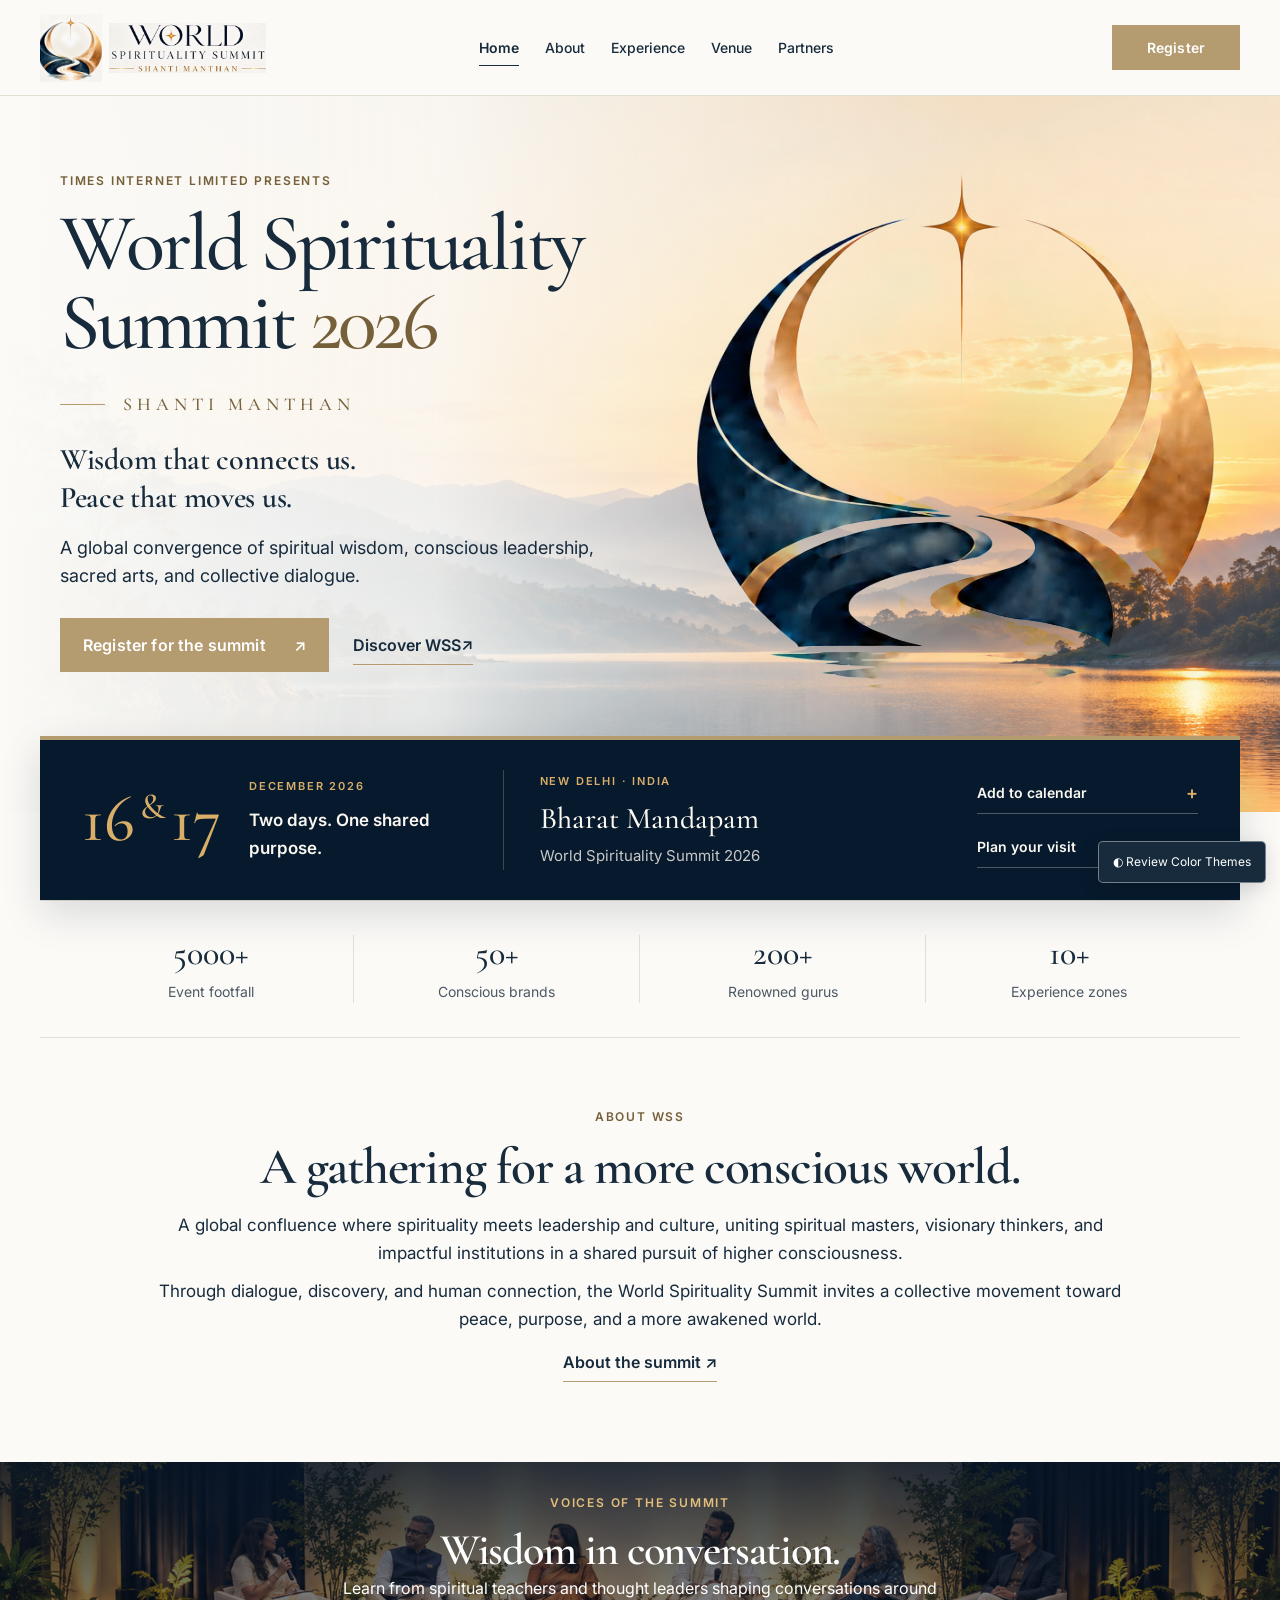
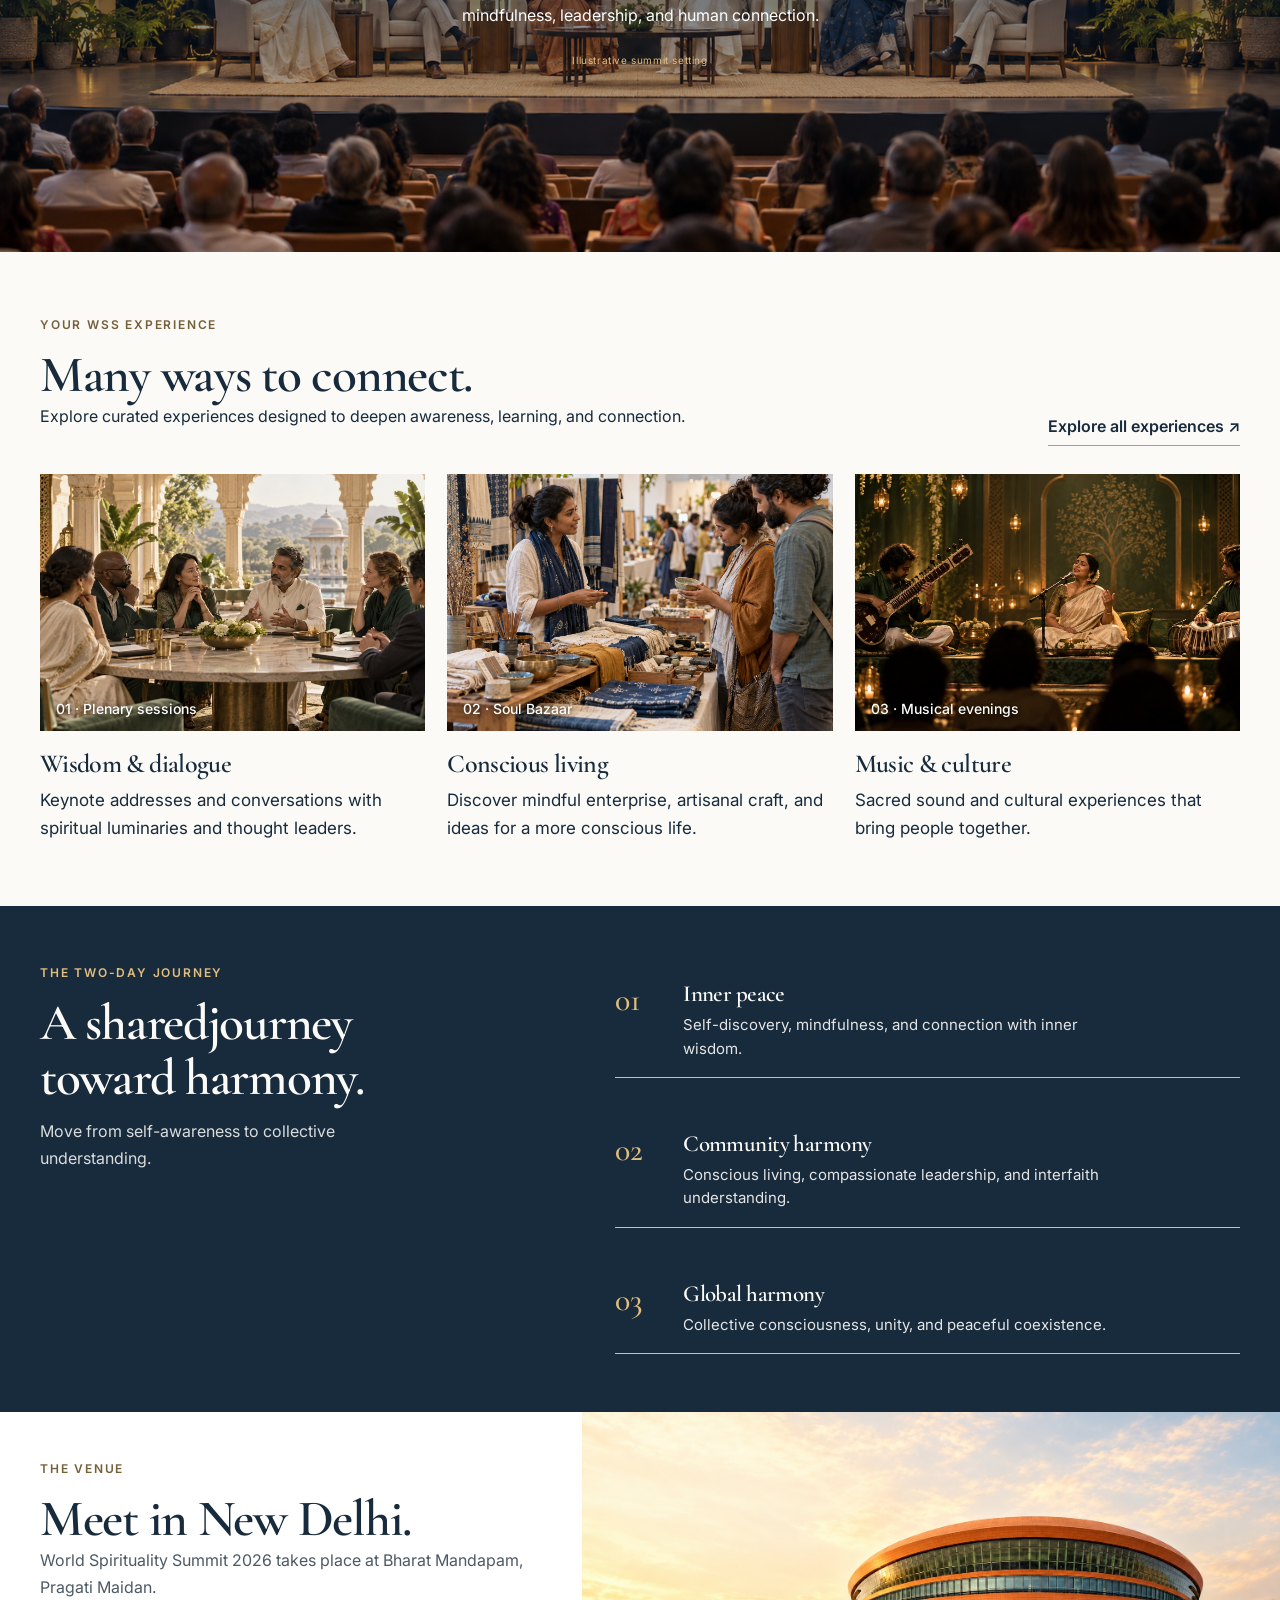
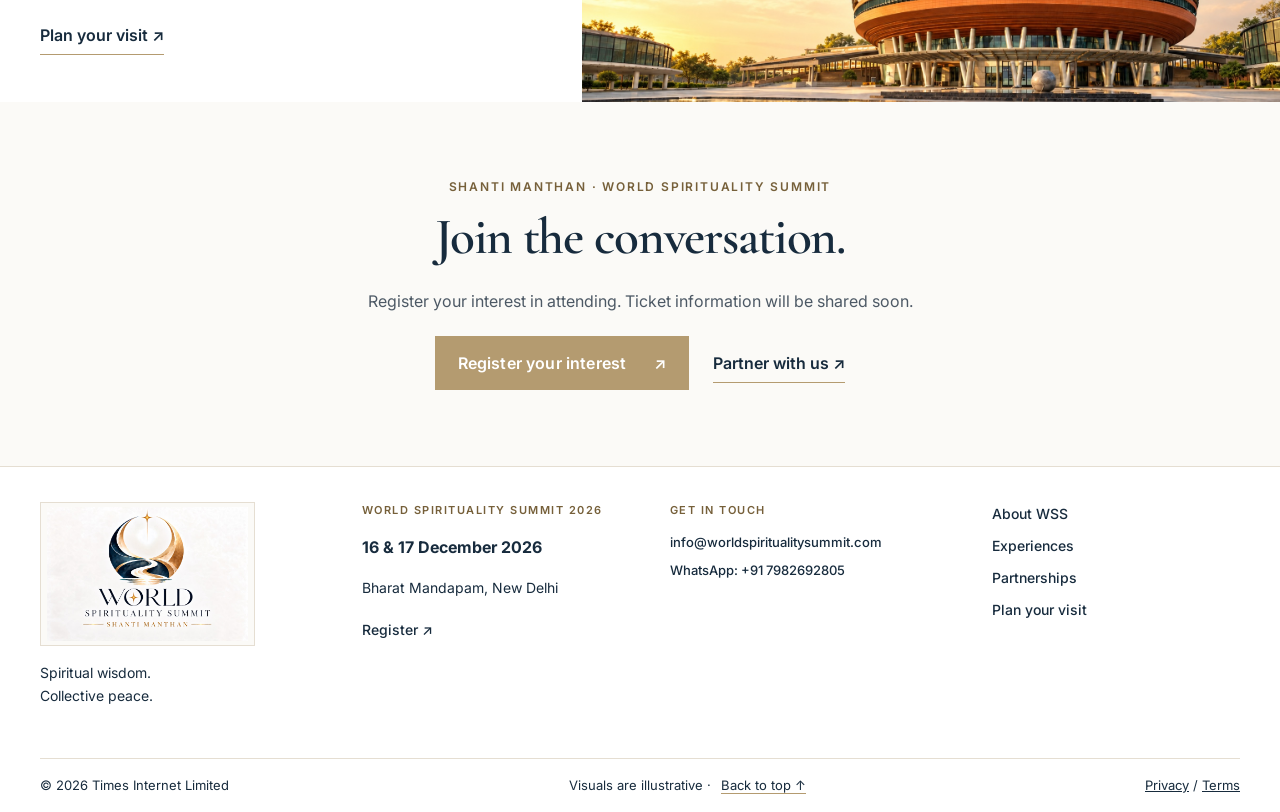
==== commit 1d5be744: "Redesign WSS experience programme and fix page layouts" ====
--- a/index.html
+++ b/index.html
@@ -33,6 +33,7 @@
 <link rel="stylesheet" href="./assets/css/cohesive.css?v=5">
 <link rel="stylesheet" href="./assets/css/home-concept.css?v=1">
 <link rel="stylesheet" href="./assets/css/home-restoration.css?v=11">
+<link rel="stylesheet" href="./assets/css/page-quality.css?v=2">
 </head>
 <body id="page-top" data-page="index">
 <a class="skip" href="#main">Skip to content</a>
@@ -54,7 +55,7 @@
 <section class="summit-about" id="discover"><div><p class="summit-label">ABOUT WSS</p><h2>A gathering for a more conscious world.</h2></div><div><p>A global confluence where spirituality meets leadership and culture, uniting spiritual masters, visionary thinkers, and impactful institutions in a shared pursuit of higher consciousness.</p><p>Through dialogue, discovery, and human connection, the World Spirituality Summit invites a collective movement toward peace, purpose, and a more awakened world.</p><a class="summit-text-link" href="./about.html">About the summit <span aria-hidden="true">↗</span></a></div></section>
 <section class="summit-voices"><div class="voices-copy"><p class="summit-label">VOICES OF THE SUMMIT</p><h2>Wisdom in conversation.</h2><p>Learn from spiritual teachers and thought leaders shaping conversations around mindfulness, leadership, and human connection.</p><span class="illustration-note">Illustrative summit setting</span></div><img src="./assets/images/summit-conversation.png" alt="Illustrative panel conversation at a summit" width="1536" height="1024" loading="lazy"></section>
 <section class="summit-experiences"><div class="summit-section-head"><div><p class="summit-label">YOUR WSS EXPERIENCE</p><h2>Many ways to connect.</h2><p>Explore curated experiences designed to deepen awareness, learning, and connection.</p></div><a class="summit-text-link" href="./experience.html">Explore all experiences <span aria-hidden="true">↗</span></a></div><div class="summit-experience-grid"><a class="summit-experience" href="./experience.html"><div class="experience-photo"><img src="./assets/images/dialogue.jpg" alt="Audience at a plenary session" width="1536" height="1024" loading="lazy"><span>01 · Plenary sessions</span></div><h3>Wisdom &amp; dialogue</h3><p>Keynote addresses and conversations with spiritual luminaries and thought leaders.</p></a><a class="summit-experience" href="./experience.html"><div class="experience-photo"><img src="./assets/images/bazaar-editorial.jpg" alt="Conscious craft marketplace" width="1536" height="1024" loading="lazy"><span>02 · Soul Bazaar</span></div><h3>Conscious living</h3><p>Discover mindful enterprise, artisanal craft, and ideas for a more conscious life.</p></a><a class="summit-experience" href="./experience.html"><div class="experience-photo"><img src="./assets/images/music.jpg" alt="Musical performance at an evening gathering" width="1536" height="1024" loading="lazy"><span>03 · Musical evenings</span></div><h3>Music &amp; culture</h3><p>Sacred sound and cultural experiences that bring people together.</p></a></div></section>
-<section class="summit-journey"><div class="journey-intro"><p class="summit-label">THE TWO-DAY JOURNEY</p><h2>A shared journey<br>toward harmony.</h2><p>Move from self-awareness to collective understanding.</p></div><div class="journey-chapters"><article class="journey-chapter"><span>01</span><div><h3>Inner peace</h3><p>Self-discovery, mindfulness, and connection with inner wisdom.</p></div></article><article class="journey-chapter"><span>02</span><div><h3>Community harmony</h3><p>Conscious living, compassionate leadership, and interfaith understanding.</p></div></article><article class="journey-chapter"><span>03</span><div><h3>Global harmony</h3><p>Collective consciousness, unity, and peaceful coexistence.</p></div></article></div></section>
+<section class="summit-journey"><div class="journey-intro"><p class="summit-label">THE TWO-DAY JOURNEY</p><h2>A shared<br>journey toward harmony.</h2><p>Move from self-awareness to collective understanding.</p></div><div class="journey-chapters"><article class="journey-chapter"><span>01</span><div><h3>Inner peace</h3><p>Self-discovery, mindfulness, and connection with inner wisdom.</p></div></article><article class="journey-chapter"><span>02</span><div><h3>Community harmony</h3><p>Conscious living, compassionate leadership, and interfaith understanding.</p></div></article><article class="journey-chapter"><span>03</span><div><h3>Global harmony</h3><p>Collective consciousness, unity, and peaceful coexistence.</p></div></article></div></section>
 <section class="summit-setting"><div><p class="summit-label">THE VENUE</p><h2>Meet in New Delhi.</h2><p>World Spirituality Summit 2026 takes place at Bharat Mandapam, Pragati Maidan.</p><a class="summit-text-link" href="./venue.html">Plan your visit <span aria-hidden="true">↗</span></a></div><img src="./assets/images/venue-hero.jpg" alt="Bharat Mandapam, New Delhi" width="1536" height="1024" loading="lazy"></section>
 <section class="summit-participate"><p class="summit-label">SHANTI MANTHAN · WORLD SPIRITUALITY SUMMIT</p><h2>Join the conversation.</h2><p>Register your interest in attending. Ticket information will be shared soon.</p><div class="summit-actions"><a class="button" href="./register.html?reason=attend">Register your interest <span aria-hidden="true">↗</span></a><a class="summit-text-link" href="./partners.html">Partner with us <span aria-hidden="true">↗</span></a></div></section>
 </main>
--- a/assets/css/page-quality.css
+++ b/assets/css/page-quality.css
@@ -0,0 +1,91 @@
+/* Page-specific layout corrections based on the current desktop and mobile review. */
+
+/* About: balance the introduction copy with the summit image instead of stacking both full width. */
+.about-opening{padding-block:clamp(28px,4vw,54px) 30px;border-bottom:1px solid var(--pd-line)}
+.about-opening .pd-label{margin-bottom:12px!important}
+.about-opening h1{font-size:clamp(48px,5.1vw,72px);line-height:1.02;margin-bottom:12px}
+.about-opening .about-date{margin:0;font-size:clamp(16px,1.5vw,20px);color:var(--pd-muted)}
+.about-introduction{display:grid;grid-template-columns:minmax(0,.9fr) minmax(0,1.1fr);gap:clamp(30px,5vw,76px);align-items:center;padding-block:clamp(36px,5vw,62px)}
+.about-introduction>div{max-width:56ch}
+.about-introduction .pd-label{margin-bottom:14px!important}
+.about-introduction h2{font-size:clamp(38px,4vw,54px);line-height:1.05;margin-bottom:16px}
+.about-introduction .about-deck{font-size:20px;font-weight:500;color:var(--pd-ink);margin-bottom:12px}
+.about-introduction>div>p:last-child{color:var(--pd-muted);margin:0;max-width:54ch}
+.about-introduction>img{width:100%;height:clamp(300px,31vw,430px);object-fit:cover;object-position:center 44%;background:var(--color-surface)}
+.pd-about-principles{padding:32px clamp(24px,4vw,54px);gap:0;border-top:1px solid var(--pd-line);border-bottom:1px solid var(--pd-line);background:var(--color-surface)}
+.pd-about-principles article{padding:8px clamp(18px,3vw,40px)}
+.pd-about-principles article+article{border-left:1px solid var(--pd-line)}
+.pd-about-principles .pd-label{margin-bottom:12px!important}
+.pd-about-principles h3{font-size:clamp(23px,2.1vw,30px);margin-bottom:10px}
+.pd-about-principles p{font-size:15px;line-height:1.6;color:var(--pd-muted);margin:0}
+
+/* Experience: give the opening a real editorial split and let the complete copy lead. */
+.ux-experience-opening{min-height:clamp(360px,35vw,450px);margin-top:18px;grid-template-columns:minmax(0,.92fr) minmax(0,1.08fr);background:var(--pd-dark)}
+.ux-experience-opening>div{display:flex;flex-direction:column;align-items:flex-start;justify-content:center;padding:clamp(28px,4vw,58px)}
+.ux-experience-opening .pd-label{color:var(--pd-champagne)!important;margin-bottom:16px!important}
+.ux-experience-opening h1{max-width:11ch;font-size:clamp(46px,5vw,68px);line-height:.98;margin:0 0 18px;color:var(--pd-light)}
+.ux-experience-opening p:not(.pd-label){max-width:38ch;font-size:17px;line-height:1.65;margin:0 0 22px;color:#f7f3ea}
+.ux-experience-opening .pd-button{margin-top:2px}
+.ux-experience-opening>img{display:block;width:100%;height:100%;min-height:inherit;align-self:stretch;object-fit:cover;object-position:center 45%;background:#10253a}
+.ux-experience-tabs{margin-top:22px}
+.ux-experience-guide{padding-top:30px}
+.ux-guide-heading{margin-bottom:22px}
+.ux-guide-heading h2{font-size:clamp(34px,3.5vw,46px)}
+.ux-experience-list{border-top:1px solid var(--pd-line)}
+.ux-experience-item,.ux-experience-item:nth-child(even){grid-template-columns:minmax(0,.92fr) minmax(0,1.08fr);gap:clamp(28px,5vw,72px);padding:34px 0}
+.ux-experience-item:nth-child(even)>img{order:2}
+.ux-experience-item>img{width:100%;height:auto;aspect-ratio:3/2;object-fit:contain;object-position:center;background:#fff}
+.ux-experience-item>div{max-width:58ch;padding:12px 0}
+.ux-experience-item h3{font-size:clamp(30px,3vw,42px);margin:0 0 12px}
+.ux-experience-item p{font-size:16px;line-height:1.7;color:var(--pd-muted)}
+
+/* Home: tighten the journey section and align its three stages as one compact module. */
+body[data-page="index"] .summit-journey{display:grid;text-align:left;grid-template-columns:minmax(0,.9fr) minmax(0,1.1fr);gap:clamp(34px,5vw,72px);align-items:start;padding-block:clamp(42px,5vw,58px)}
+body[data-page="index"] .journey-intro{position:static;align-self:start}
+body[data-page="index"] .journey-intro h2{max-width:none;margin-bottom:12px}
+body[data-page="index"] .journey-intro>p:last-child{max-width:35ch;margin:0;color:inherit;opacity:.86}
+body[data-page="index"] .journey-chapters{display:grid;grid-template-columns:1fr;min-width:0;margin-top:0}
+body[data-page="index"] .journey-chapter{display:grid;grid-template-columns:48px 1fr;gap:20px;padding:17px 0!important;border:0;border-bottom:1px solid var(--brand-band-accent)!important;opacity:1;transform:none}
+body[data-page="index"] .journey-chapter:last-child{border:0}
+body[data-page="index"] .journey-chapter>span{display:block;margin:0}
+body[data-page="index"] .journey-chapter:first-child{padding-top:0}
+body[data-page="index"] .journey-chapter h3{font-size:23px;line-height:1.15}
+body[data-page="index"] .journey-chapter p{margin-top:6px;line-height:1.55;opacity:.9}
+
+@media(max-width:767px){
+ .about-opening{padding-block:22px 20px}
+ .about-opening h1{font-size:42px}
+ .about-opening .about-date{font-size:14px;line-height:1.5}
+ .about-introduction{grid-template-columns:1fr;gap:22px;padding-block:28px}
+ .about-introduction h2{font-size:36px}
+ .about-introduction .about-deck{font-size:18px}
+ .about-introduction>div>p:last-child{font-size:15px;line-height:1.65}
+ .about-introduction>img{height:auto;aspect-ratio:4/3;object-fit:cover}
+ .pd-about-principles{grid-template-columns:1fr;padding:18px 22px;gap:0}
+ .pd-about-principles article{padding:20px 0}
+ .pd-about-principles article+article{border-left:0;border-top:1px solid var(--pd-line)}
+ .pd-about-principles h3{font-size:25px}
+ .ux-experience-opening{grid-template-columns:1fr;margin-top:12px;min-height:0}
+ .ux-experience-opening>div{padding:28px 24px 25px}
+ .ux-experience-opening h1{max-width:12ch;font-size:42px;line-height:1.02;margin-bottom:14px}
+ .ux-experience-opening p:not(.pd-label){font-size:15px;line-height:1.6;margin-bottom:18px}
+ .ux-experience-opening>img{height:auto;min-height:0;aspect-ratio:16/10;object-fit:cover;object-position:center 45%}
+ .ux-experience-tabs{margin-top:18px}
+ .ux-experience-guide{padding-top:24px}
+ .ux-guide-heading h2{font-size:32px}
+ .ux-experience-item,.ux-experience-item:nth-child(even){grid-template-columns:minmax(0,1fr);gap:0;padding:22px 0}
+ .ux-experience-item:nth-child(even)>img{order:0}
+ .ux-experience-item>img{aspect-ratio:4/3;object-fit:contain}
+ .ux-experience-item>div{padding:16px 2px 3px}
+ .ux-experience-item h3{font-size:29px;margin-bottom:8px}
+ .ux-experience-item p{font-size:15px;line-height:1.65}
+ body[data-page="index"] .summit-journey{display:block;text-align:left;padding:36px 22px}
+ body[data-page="index"] .journey-intro h2{max-width:none;font-size:32px}
+ body[data-page="index"] .journey-intro>p:last-child{font-size:15px;margin-top:10px}
+ body[data-page="index"] .journey-chapters{margin-top:21px}
+ body[data-page="index"] .journey-chapter{display:flex;gap:16px;padding:15px 0!important;border:0;border-bottom:1px solid var(--brand-band-accent)!important}
+ body[data-page="index"] .journey-chapter:last-child{border-bottom:0!important}
+ body[data-page="index"] .journey-chapter>span{display:block;flex:0 0 34px;margin:0;font-size:24px}
+ body[data-page="index"] .journey-chapter h3{font-size:20px}
+ body[data-page="index"] .journey-chapter p{font-size:14px;margin-top:5px}
+}
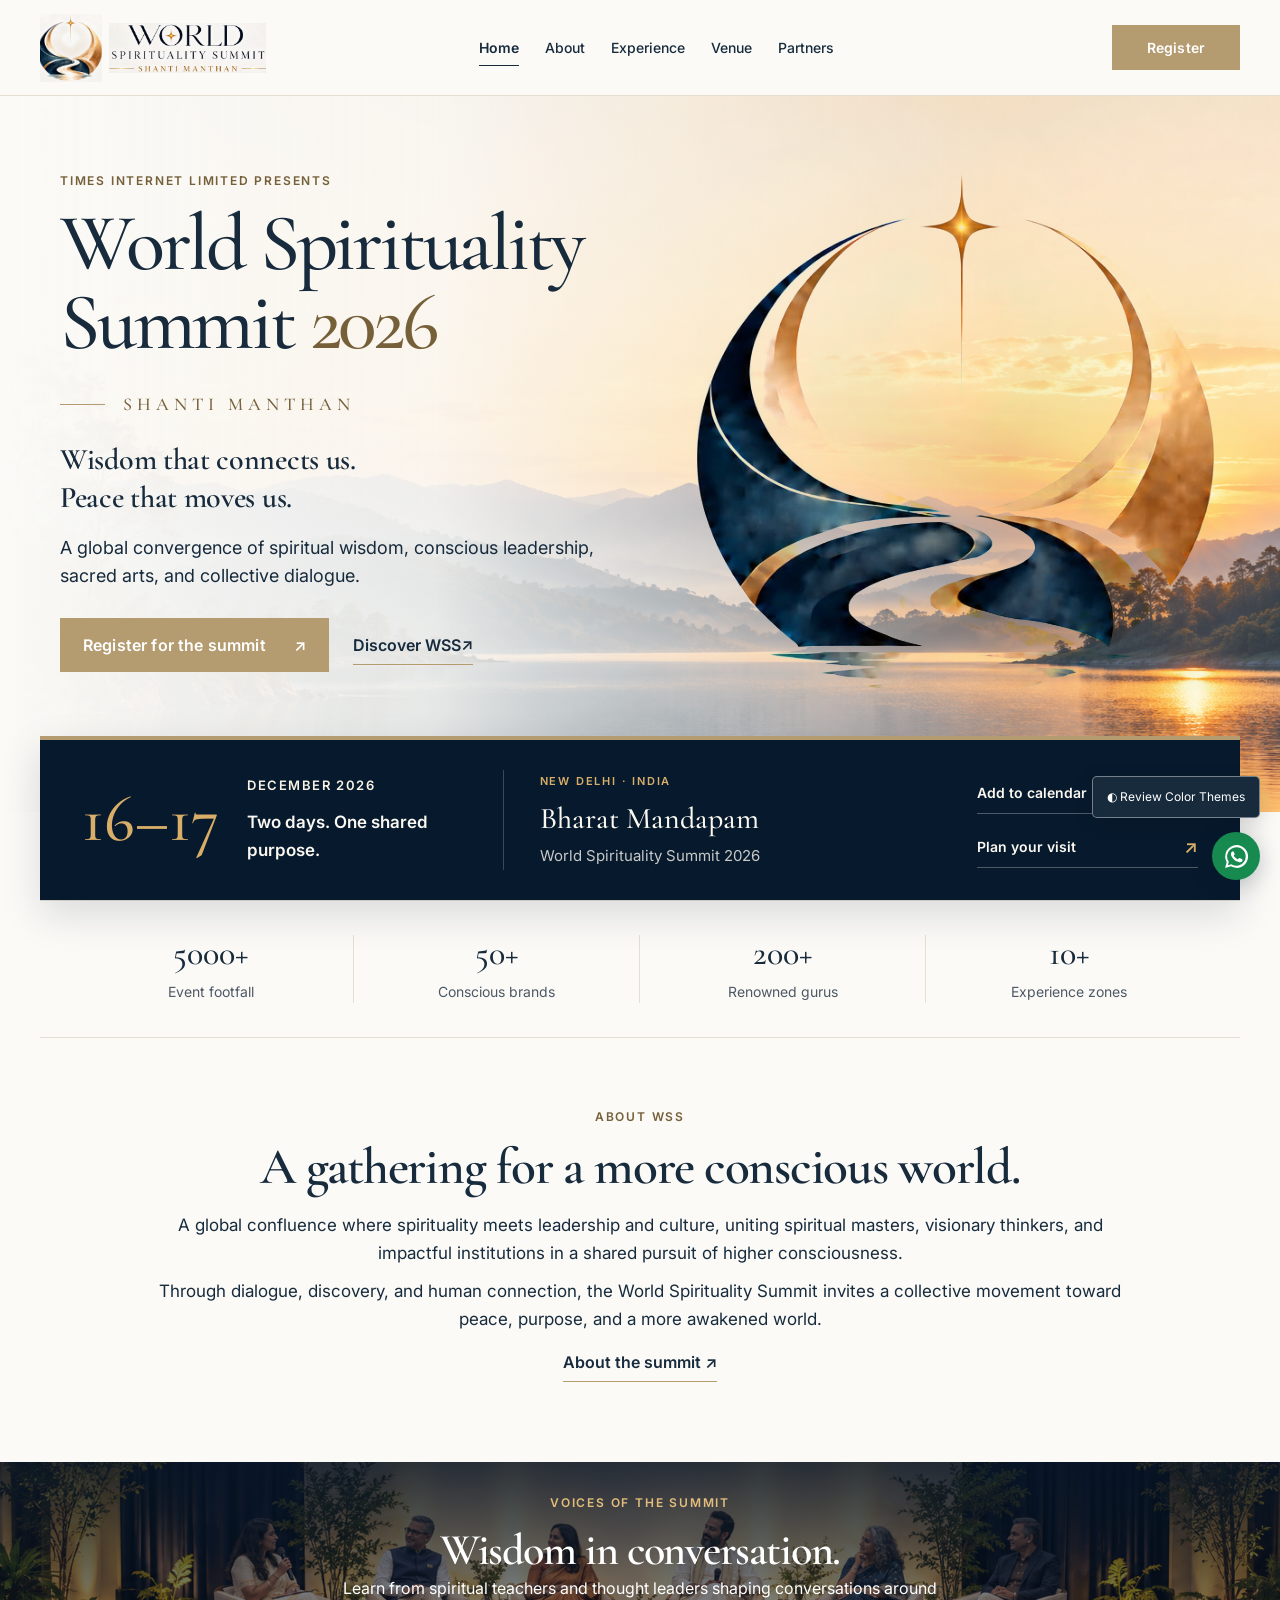
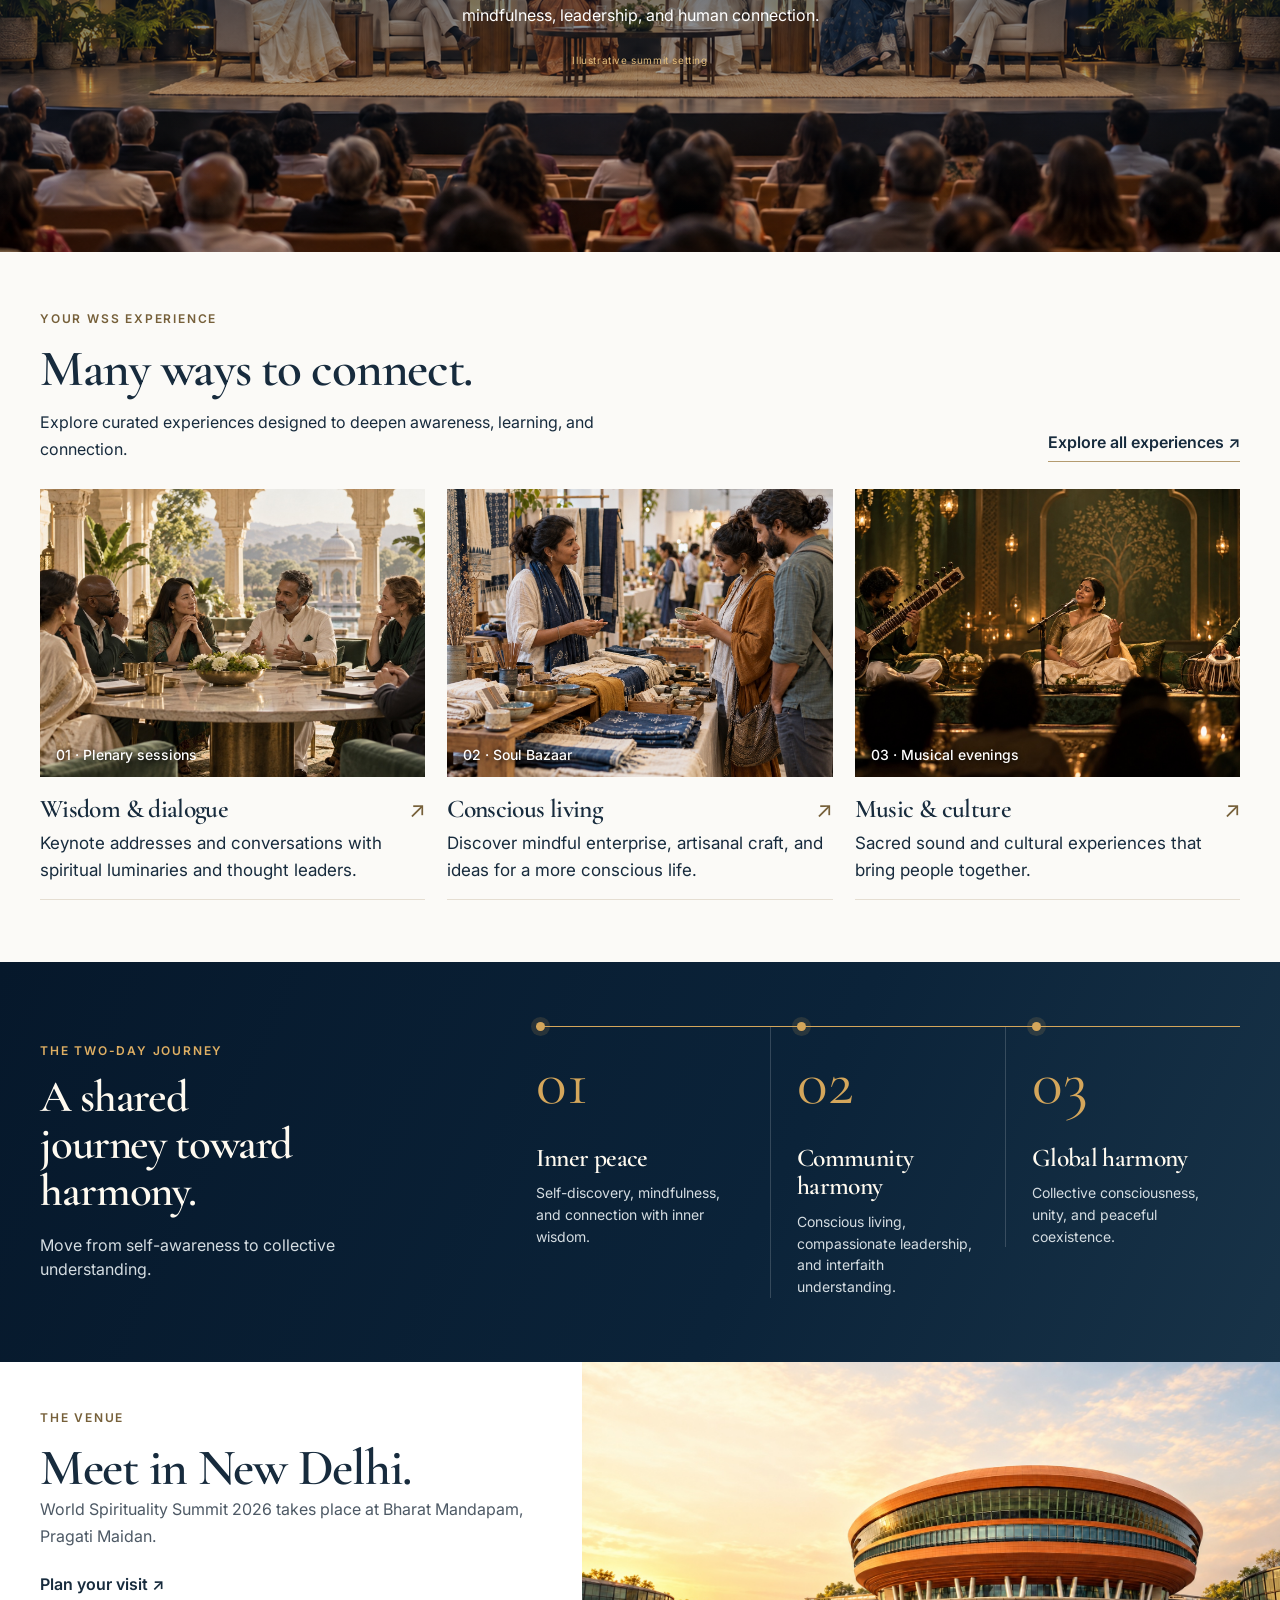
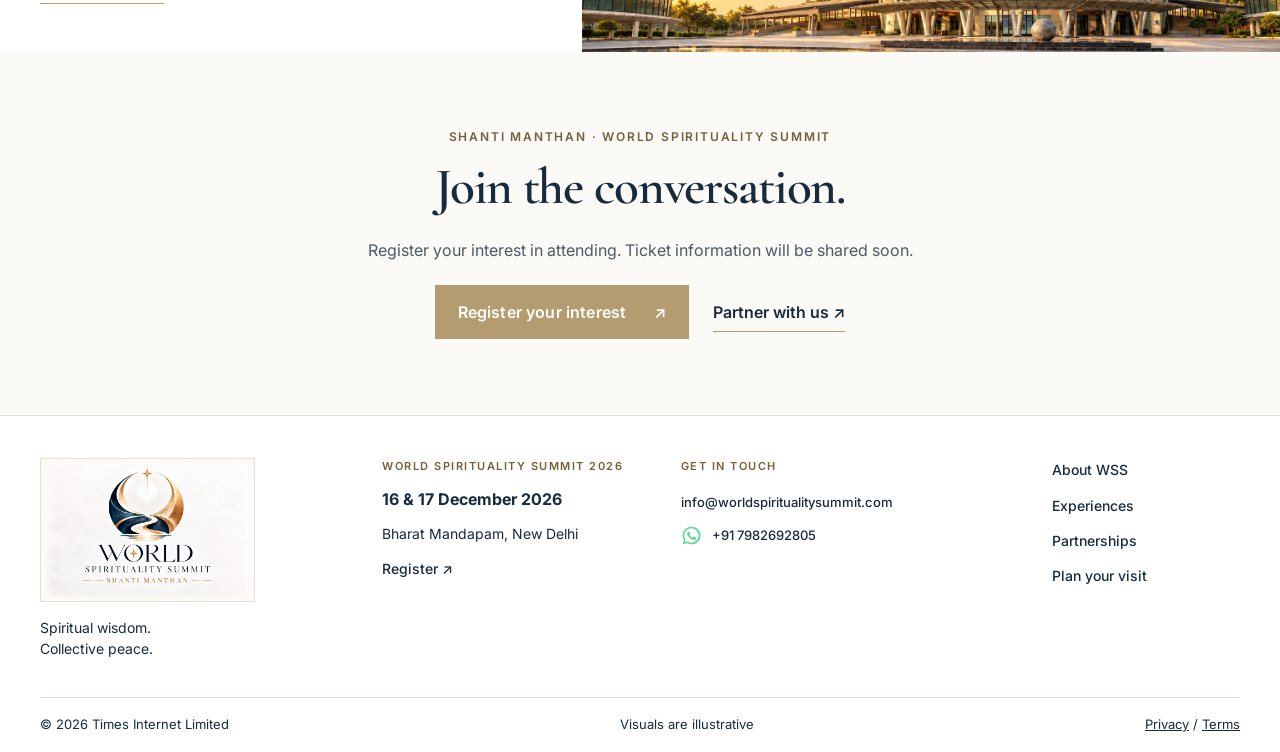
==== commit 5846141c: "Refine homepage journey and mobile presentation" ====
--- a/index.html
+++ b/index.html
@@ -30,27 +30,16 @@
 <link rel="stylesheet" href="./assets/css/site-refinement.css?v=register-2">
 <link rel="stylesheet" href="./assets/css/premium-design.css?v=art-direction-3">
 <link rel="stylesheet" href="./assets/css/event-presentation.css?v=4">
-<link rel="stylesheet" href="./assets/css/cohesive.css?v=5">
+<link rel="stylesheet" href="./assets/css/cohesive.css?v=7">
 <link rel="stylesheet" href="./assets/css/home-concept.css?v=1">
-<link rel="stylesheet" href="./assets/css/home-restoration.css?v=11">
-<link rel="stylesheet" href="./assets/css/page-quality.css?v=2">
+<link rel="stylesheet" href="./assets/css/home-restoration.css?v=12">
+<link rel="stylesheet" href="./assets/css/page-quality.css?v=9">
 </head>
 <body id="page-top" data-page="index">
-<a class="skip" href="#main">Skip to content</a>
-<header class="site-header">
-<a class="brand-lockup" href="./index.html" aria-label="World Spirituality Summit — Shanti Manthan"><span class="lockup-symbol"><img src="./assets/images/logo-final.png" alt="" width="1536" height="1024"></span><span class="lockup-wordmark"><img src="./assets/images/logo-final.png" alt="" width="1536" height="1024"></span></a>
-<nav id="navigation" aria-label="Main navigation"><a href="./index.html" aria-current="page">Home</a>
-<a href="./about.html">About</a>
-<a href="./experience.html">Experience</a>
-<a href="./venue.html">Venue</a>
-<a href="./partners.html">Partners</a>
-<a hidden data-launch-hidden="true" href="./schedule.html">Schedule</a><a hidden data-launch-hidden="true" href="./speakers.html">Speakers</a><a hidden data-launch-hidden="true" href="./tickets.html">Tickets</a><a hidden data-launch-hidden="true" href="./media.html">Media</a></nav>
-<a class="button header-cta" href="./register.html">Register</a>
-<button class="menu-toggle" aria-controls="navigation" aria-expanded="false" aria-label="Open navigation">☰</button>
-</header>
+<div data-site-header></div>
 <main id="main" class="summit-home">
 <section class="summit-hero" aria-labelledby="home-title"><div class="hero-landscape" aria-hidden="true"></div><div class="summit-hero-inner"><div class="summit-copy"><p class="summit-label">TIMES INTERNET LIMITED PRESENTS</p><h1 id="home-title">World Spirituality<br>Summit <em>2026</em></h1><p class="summit-mantra"><span></span>SHANTI MANTHAN</p><h2>Wisdom that connects us.<br>Peace that moves us.</h2><p class="summit-summary">A global convergence of spiritual wisdom, conscious leadership, sacred arts, and collective dialogue.</p><div class="summit-actions"><a class="button" href="./register.html?reason=attend">Register for the summit<span aria-hidden="true">↗</span></a><a class="summit-text-link" href="#discover">Discover WSS<span aria-hidden="true">↗</span></a></div></div><div class="summit-emblem" aria-hidden="true"><img src="./assets/images/logo-final.png" alt="" width="1536" height="1024" fetchpriority="high"></div></div><div class="hero-ribbon" aria-hidden="true"></div></section>
-<section class="summit-event-band" aria-label="Summit date and venue"><div class="summit-event-date"><strong>16<span>&amp;</span>17</strong><div><span class="summit-label">DECEMBER 2026</span><b>Two days. One shared<br>purpose.</b></div></div><div class="summit-event-place"><span class="summit-label">NEW DELHI · INDIA</span><strong>Bharat Mandapam</strong><span>World Spirituality Summit 2026</span></div><div class="summit-event-actions"><a href="./assets/wss-2026.ics" download>Add to calendar <span aria-hidden="true">+</span></a><a href="./venue.html">Plan your visit <span aria-hidden="true">↗</span></a></div></section>
+<section class="summit-event-band" aria-label="Summit date and venue"><div class="summit-event-date"><strong>16–17</strong><div><span class="summit-label">DECEMBER 2026</span><b>Two days. One shared purpose.</b></div></div><div class="summit-event-place"><span class="summit-label">NEW DELHI · INDIA</span><strong>Bharat Mandapam</strong><span>World Spirituality Summit 2026</span></div><div class="summit-event-actions"><a href="./assets/wss-2026.ics" download>Add to calendar <span aria-hidden="true">+</span></a><a href="./venue.html">Plan your visit <span aria-hidden="true">↗</span></a></div></section>
 <section class="summit-numbers" aria-label="Expected summit scale"><div><strong>5000+</strong><span>Event footfall</span></div><div><strong>50+</strong><span>Conscious brands</span></div><div><strong>200+</strong><span>Renowned gurus</span></div><div><strong>10+</strong><span>Experience zones</span></div></section>
 <section class="summit-about" id="discover"><div><p class="summit-label">ABOUT WSS</p><h2>A gathering for a more conscious world.</h2></div><div><p>A global confluence where spirituality meets leadership and culture, uniting spiritual masters, visionary thinkers, and impactful institutions in a shared pursuit of higher consciousness.</p><p>Through dialogue, discovery, and human connection, the World Spirituality Summit invites a collective movement toward peace, purpose, and a more awakened world.</p><a class="summit-text-link" href="./about.html">About the summit <span aria-hidden="true">↗</span></a></div></section>
 <section class="summit-voices"><div class="voices-copy"><p class="summit-label">VOICES OF THE SUMMIT</p><h2>Wisdom in conversation.</h2><p>Learn from spiritual teachers and thought leaders shaping conversations around mindfulness, leadership, and human connection.</p><span class="illustration-note">Illustrative summit setting</span></div><img src="./assets/images/summit-conversation.png" alt="Illustrative panel conversation at a summit" width="1536" height="1024" loading="lazy"></section>
@@ -59,47 +48,13 @@
 <section class="summit-setting"><div><p class="summit-label">THE VENUE</p><h2>Meet in New Delhi.</h2><p>World Spirituality Summit 2026 takes place at Bharat Mandapam, Pragati Maidan.</p><a class="summit-text-link" href="./venue.html">Plan your visit <span aria-hidden="true">↗</span></a></div><img src="./assets/images/venue-hero.jpg" alt="Bharat Mandapam, New Delhi" width="1536" height="1024" loading="lazy"></section>
 <section class="summit-participate"><p class="summit-label">SHANTI MANTHAN · WORLD SPIRITUALITY SUMMIT</p><h2>Join the conversation.</h2><p>Register your interest in attending. Ticket information will be shared soon.</p><div class="summit-actions"><a class="button" href="./register.html?reason=attend">Register your interest <span aria-hidden="true">↗</span></a><a class="summit-text-link" href="./partners.html">Partner with us <span aria-hidden="true">↗</span></a></div></section>
 </main>
-<footer id="site-footer" class="pd-footer"><div class="pd-wrap pd-footer-top"><div><a class="brand pd-brand-original" href="./index.html" aria-label="World Spirituality Summit — Shanti Manthan"><img src="./assets/images/logo-final.png" alt="World Spirituality Summit — Shanti Manthan" width="1536" height="1024"></a><p>Spiritual wisdom.<br>Collective peace.</p></div><div><p class="pd-label">WORLD SPIRITUALITY SUMMIT 2026</p><strong>16 &amp; 17 December 2026</strong><p>Bharat Mandapam, New Delhi</p><a href="./register.html">Register ↗</a></div><div class="pd-footer-contact"><p class="pd-label">GET IN TOUCH</p><a href="mailto:info@worldspiritualitysummit.com">info@worldspiritualitysummit.com</a><a href="https://wa.me/917982692805">WhatsApp: +91 7982692805</a></div><nav aria-label="Footer navigation"><a href="./about.html">About WSS</a><a href="./experience.html">Experiences</a><a href="./partners.html">Partnerships</a><a href="./venue.html">Plan your visit</a><a hidden data-launch-hidden="true" href="./schedule.html">Schedule</a><a hidden data-launch-hidden="true" href="./speakers.html">Speakers</a><a hidden data-launch-hidden="true" href="./tickets.html">Tickets</a><a hidden data-launch-hidden="true" href="./media.html">Media</a></nav></div><div class="pd-wrap pd-footer-bottom"><span>© 2026 Times Internet Limited</span><span>Visuals are illustrative · <a href="#page-top" class="ev-back-top">Back to top ↑</a></span><span><button class="text-button" data-policy="Privacy Policy">Privacy</button> / <button class="text-button" data-policy="Terms">Terms</button></span></div></footer>
+<div data-site-footer></div>
 </div>
 
 
 <a class="mobile-cta button" href="./register.html?reason=attend">Register your interest</a>
-<button id="theme-open" class="theme-open" aria-haspopup="dialog" aria-label="Review Color Themes">◐ <span>Review Color Themes</span>
-</button>
-<dialog id="theme-dialog">
-<div class="dialog-head">
-<div>
-<p class="eyebrow">BUSINESS REVIEW</p>
-<h2>Choose a visual direction</h2>
-</div>
-<button data-close aria-label="Close theme selector">×</button>
-</div>
-<p>Choose one of the three layouts and one of the three color palettes.</p>
-<fieldset class="design-options" aria-label="Choose a layout">
-<legend>Layout</legend>
-<button type="button" data-design="immersive" aria-pressed="true">Immersive<small>Landscape-led</small></button>
-<button type="button" data-design="luminous" aria-pressed="false">Luminous<small>Warm and open</small></button>
-<button type="button" data-design="editorial" aria-pressed="false">Editorial<small>Quiet and refined</small></button>
-</fieldset>
-<p class="palette-label">Color palette</p>
-<div id="theme-options">
-</div>
-<p class="theme-guidance">Each layout can be previewed with any palette.</p>
-<div class="dialog-actions">
-<button id="copy-theme" class="button">Copy Review Link</button>
-<button id="reset-theme" class="button secondary">Reset to Reference</button>
-</div>
-<p id="theme-status" role="status">
-</p>
-</dialog>
-<dialog id="policy-dialog">
-<div class="dialog-head">
-<h2 id="policy-title">
-</h2>
-<button data-close aria-label="Close">×</button>
-</div>
-<p>Publication pending. This approval preview does not accept payments or submit enquiries until the live services are configured.</p>
-</dialog>
+<div data-site-overlays></div>
+<script src="./assets/js/site-shell.js?v=2" defer></script>
 <script src="./assets/js/nav.js" defer>
 </script>
 <script src="./assets/js/tabs.js" defer>
@@ -117,5 +72,6 @@
 <script src="./assets/js/event-interactions.js?v=3" defer></script>
 <a class="ux-up" href="#page-top" aria-label="Scroll to top"><span aria-hidden="true">↑</span></a>
 <script src="./assets/js/cohesive.js?v=5" defer></script>
+<script src="./assets/js/home-reveal.js?v=1" defer></script>
 </body>
 </html>
--- a/assets/css/cohesive.css
+++ b/assets/css/cohesive.css
@@ -149,3 +149,36 @@
  .pd-footer-contact a{font-size:12px!important}
  .form-contact{font-size:12px}
 }
+
+/* Shared footer and opposite-corner utility controls. */
+.pd-footer-top{grid-template-columns:minmax(190px,1.05fr) minmax(175px,.9fr) minmax(230px,1.15fr) minmax(135px,.65fr);gap:clamp(24px,3vw,58px);align-items:start;padding-block:42px 38px}
+.pd-footer-top>div:first-child p{margin:15px 0 0;line-height:1.5}
+.pd-footer-top>div:nth-child(2){display:grid;justify-items:start;gap:11px}
+.pd-footer-top>div:nth-child(2) p,.pd-footer-top>div:nth-child(2) .pd-label{margin:0!important}
+.pd-footer-top nav{gap:12px}
+.pd-footer-contact{gap:13px}
+.pd-whatsapp-contact{display:inline-flex!important;align-items:center;gap:10px}
+.pd-whatsapp-contact svg{width:21px;height:21px;flex:none;color:#60d794}
+.pd-footer-bottom{align-items:center}
+.floating-whatsapp{position:fixed;right:20px;bottom:20px;z-index:44;display:grid;place-items:center;width:48px;height:48px;border-radius:50%;background:#178a50;color:#fff;box-shadow:0 6px 22px #07162938;transition:transform .2s,box-shadow .2s}
+.floating-whatsapp svg{width:27px;height:27px}
+.floating-whatsapp:hover{transform:translateY(-3px);box-shadow:0 10px 25px #07162942}
+.floating-whatsapp:focus-visible{outline:3px solid var(--color-accent);outline-offset:3px}
+.ux-up{left:20px!important;right:auto!important;bottom:20px!important;z-index:44}
+.theme-open{right:20px!important;bottom:82px!important}
+@media(max-width:1023px){.pd-footer-top{grid-template-columns:repeat(2,minmax(0,1fr));gap:30px 45px}}
+@media(max-width:767px){
+ body{padding-bottom:0}
+ .pd-footer-top{grid-template-columns:repeat(2,minmax(0,1fr));gap:27px 20px;padding-block:30px}
+ .pd-footer-top>div:first-child{grid-column:1/-1;display:block}
+ .pd-footer-top>div:nth-child(2){grid-column:1;gap:10px}
+ .pd-footer-top nav{grid-column:2;grid-row:2;gap:11px}
+ .pd-footer-contact{grid-column:1/-1;grid-row:3;padding-top:20px;border-top:1px solid #ffffff35}
+ .pd-footer-contact a{font-size:13px!important}
+ .pd-footer-bottom{padding-bottom:82px!important}
+ .floating-whatsapp{right:15px;bottom:calc(78px + env(safe-area-inset-bottom));width:44px;height:44px}
+ .floating-whatsapp svg{width:25px;height:25px}
+ .ux-up{left:15px!important;right:auto!important;bottom:calc(78px + env(safe-area-inset-bottom))!important;width:36px;height:36px;font-size:19px}
+ .theme-open,body[data-page=index] .theme-open{right:58px!important;left:auto!important;top:23px!important;bottom:auto!important;padding:6px 8px!important;font-size:10px!important}
+}
+@media(prefers-reduced-motion:reduce){.floating-whatsapp{transition:none}}
--- a/assets/css/home-restoration.css
+++ b/assets/css/home-restoration.css
@@ -27,7 +27,7 @@
 body[data-page="index"] .summit-event-band .summit-label{display:block;color:#d9ae68;margin:0 0 12px;font-size:11px!important}
 body[data-page="index"] .summit-event-date{display:flex;align-items:center;gap:28px;min-height:100px;border-right:1px solid #ffffff35}
 body[data-page="index"] .summit-event-date>strong{font:500 66px/.9 var(--font-heading);white-space:nowrap;color:#d9ae68}
-body[data-page="index"] .summit-event-date>strong span{font-size:.55em;vertical-align:top;margin:0 5px}
+body[data-page="index"] .summit-event-date .summit-label{font-size:13px!important;font-weight:700;letter-spacing:.12em;color:#f8f3e3}
 body[data-page="index"] .summit-event-date b{font:600 17px/1.4 var(--font-body)}
 body[data-page="index"] .summit-event-place{display:flex;flex-direction:column;align-items:flex-start}
 body[data-page="index"] .summit-event-place>strong{font:500 30px/1.2 var(--font-heading);margin-bottom:8px}
@@ -64,10 +64,10 @@
  body[data-page="index"] .summit-emblem{position:relative;inset:auto;width:min(100%,260px);aspect-ratio:578/593;height:auto;min-height:0;margin:4px auto 0;opacity:1;z-index:auto;pointer-events:none;overflow:hidden;order:1;mix-blend-mode:darken}
  body[data-page="index"] .summit-emblem img{position:absolute;display:block;top:0;left:-81.7%;width:265.8%;max-width:none;height:auto;clip-path:none;transform:none;mix-blend-mode:normal;filter:none}
  body[data-page="index"] .summit-event-band{width:calc(100% - 32px);grid-template-columns:1fr;gap:15px;margin:-76px auto 0;padding:20px 17px;background:#071a2d;border-top-width:3px}
- body[data-page="index"] .summit-event-date{grid-column:1/-1;min-height:0;gap:17px;border-right:0;border-bottom:1px solid #ffffff35;padding-bottom:15px}
- body[data-page="index"] .summit-event-date>strong{font-size:48px}
- body[data-page="index"] .summit-event-date .summit-label{margin:0 0 5px;font-size:10px!important;letter-spacing:1px;white-space:nowrap}
- body[data-page="index"] .summit-event-date b{font-size:14px;line-height:1.3}
+ body[data-page="index"] .summit-event-date{display:grid;grid-template-columns:max-content minmax(0,1fr);align-items:center;grid-column:1/-1;min-height:0;gap:16px;border-right:0;border-bottom:1px solid #ffffff35;padding-bottom:17px}
+ body[data-page="index"] .summit-event-date>strong{font-size:clamp(47px,13vw,58px);letter-spacing:-.04em;line-height:1}
+ body[data-page="index"] .summit-event-date .summit-label{margin:0 0 8px;font-size:clamp(13px,3.7vw,16px)!important;line-height:1.2;letter-spacing:.08em;white-space:normal}
+ body[data-page="index"] .summit-event-date b{display:block;font-size:12px;line-height:1.45;font-weight:400;color:#f8f3e3c9}
  body[data-page="index"] .summit-event-place{grid-column:1/-1;padding-bottom:13px;border-bottom:1px solid #ffffff35}
  body[data-page="index"] .summit-event-place .summit-label{font-size:9px!important;letter-spacing:.8px;white-space:nowrap;margin-bottom:7px}
  body[data-page="index"] .summit-event-place>strong{font-size:23px;line-height:1.1;margin:0 0 5px}
--- a/assets/css/page-quality.css
+++ b/assets/css/page-quality.css
@@ -39,18 +39,50 @@
 .ux-experience-item h3{font-size:clamp(30px,3vw,42px);margin:0 0 12px}
 .ux-experience-item p{font-size:16px;line-height:1.7;color:var(--pd-muted)}
 
-/* Home: tighten the journey section and align its three stages as one compact module. */
-body[data-page="index"] .summit-journey{display:grid;text-align:left;grid-template-columns:minmax(0,.9fr) minmax(0,1.1fr);gap:clamp(34px,5vw,72px);align-items:start;padding-block:clamp(42px,5vw,58px)}
-body[data-page="index"] .journey-intro{position:static;align-self:start}
-body[data-page="index"] .journey-intro h2{max-width:none;margin-bottom:12px}
-body[data-page="index"] .journey-intro>p:last-child{max-width:35ch;margin:0;color:inherit;opacity:.86}
-body[data-page="index"] .journey-chapters{display:grid;grid-template-columns:1fr;min-width:0;margin-top:0}
-body[data-page="index"] .journey-chapter{display:grid;grid-template-columns:48px 1fr;gap:20px;padding:17px 0!important;border:0;border-bottom:1px solid var(--brand-band-accent)!important;opacity:1;transform:none}
-body[data-page="index"] .journey-chapter:last-child{border:0}
-body[data-page="index"] .journey-chapter>span{display:block;margin:0}
-body[data-page="index"] .journey-chapter:first-child{padding-top:0}
-body[data-page="index"] .journey-chapter h3{font-size:23px;line-height:1.15}
-body[data-page="index"] .journey-chapter p{margin-top:6px;line-height:1.55;opacity:.9}
+/* Home: one connected progression with contrast and a clear reading order. */
+body[data-page="index"] .summit-journey{
+ display:grid;grid-template-columns:minmax(0,.76fr) minmax(0,1.24fr);
+ gap:clamp(36px,5vw,84px);align-items:center;text-align:left;
+ padding:clamp(48px,5vw,72px) max(40px,calc((100vw - 1200px)/2));
+ background:linear-gradient(115deg,#06182b 0%,#0b2339 60%,#183348 100%);
+ color:#f8f3e8;
+}
+body[data-page="index"] .summit-journey .summit-label{color:#dfaf63}
+body[data-page="index"] .journey-intro{position:static;align-self:center}
+body[data-page="index"] .journey-intro h2{max-width:13ch;margin-bottom:18px;font-size:clamp(38px,3.5vw,50px);line-height:1.05;color:#fffaf0}
+html[data-design="immersive"] body[data-page="index"] .journey-intro h2 br{display:inline}
+body[data-page="index"] .journey-intro>p:last-child{max-width:32ch;margin:0;color:#d4dce1;font-size:16px;line-height:1.55}
+body[data-page="index"] .journey-chapters{
+ display:grid;grid-template-columns:repeat(3,minmax(0,1fr));gap:0;
+ min-width:0;margin:0;align-self:stretch;align-items:start;
+ border-top:1px solid #d4a65b;
+}
+body[data-page="index"] .journey-chapter,
+body[data-page="index"] .journey-chapter:first-child,
+body[data-page="index"] .journey-chapter:last-child{
+ position:relative;display:block;min-width:0;min-height:0;
+ padding:27px clamp(16px,2vw,32px) 0!important;
+ border:0!important;border-left:1px solid #ffffff2b!important;
+ background:none;opacity:1;transform:none;
+}
+body[data-page="index"] .journey-chapter:first-child{padding-left:0!important;border-left:0!important}
+body[data-page="index"] .journey-chapter::before{
+ content:'';position:absolute;top:-5px;left:clamp(16px,2vw,32px);
+ width:9px;height:9px;border-radius:50%;background:#d4a65b;
+ box-shadow:0 0 0 5px #d4a65b26;
+}
+body[data-page="index"] .journey-chapter:first-child::before{left:0}
+body[data-page="index"] .journey-chapter>span{
+ display:block;margin:0 0 32px;
+ font:400 clamp(48px,5vw,70px)/.9 var(--font-heading);color:#d4a65b;
+}
+body[data-page="index"] .journey-chapter h3{
+ font-size:clamp(22px,2vw,28px);line-height:1.12;margin:0 0 10px;
+ color:#fffaf0;
+}
+body[data-page="index"] .journey-chapter p{
+ max-width:24ch;margin:0;color:#d4dce1;font-size:14px;line-height:1.55;
+}
 
 @media(max-width:767px){
  .about-opening{padding-block:22px 20px}
@@ -79,13 +111,71 @@
  .ux-experience-item>div{padding:16px 2px 3px}
  .ux-experience-item h3{font-size:29px;margin-bottom:8px}
  .ux-experience-item p{font-size:15px;line-height:1.65}
- body[data-page="index"] .summit-journey{display:block;text-align:left;padding:36px 22px}
- body[data-page="index"] .journey-intro h2{max-width:none;font-size:32px}
- body[data-page="index"] .journey-intro>p:last-child{font-size:15px;margin-top:10px}
- body[data-page="index"] .journey-chapters{margin-top:21px}
- body[data-page="index"] .journey-chapter{display:flex;gap:16px;padding:15px 0!important;border:0;border-bottom:1px solid var(--brand-band-accent)!important}
- body[data-page="index"] .journey-chapter:last-child{border-bottom:0!important}
- body[data-page="index"] .journey-chapter>span{display:block;flex:0 0 34px;margin:0;font-size:24px}
- body[data-page="index"] .journey-chapter h3{font-size:20px}
- body[data-page="index"] .journey-chapter p{font-size:14px;margin-top:5px}
+ body[data-page="index"] .summit-journey{display:block;padding:42px 24px 46px}
+ body[data-page="index"] .journey-intro h2{max-width:12ch;font-size:36px}
+ body[data-page="index"] .journey-intro>p:last-child{font-size:15px}
+ body[data-page="index"] .journey-chapters{display:block;margin-top:31px;padding-left:21px;border-top:0;border-left:1px solid #d4a65b}
+ body[data-page="index"] .journey-chapter,
+ body[data-page="index"] .journey-chapter:first-child,
+ body[data-page="index"] .journey-chapter:last-child{display:grid;grid-template-columns:57px 1fr;gap:14px;padding:0 0 24px!important;border:0!important}
+ body[data-page="index"] .journey-chapter:last-child{padding-bottom:0!important}
+ body[data-page="index"] .journey-chapter::before,
+ body[data-page="index"] .journey-chapter:first-child::before{top:9px;left:-26px}
+ body[data-page="index"] .journey-chapter>span{font-size:37px;margin:0}
+ body[data-page="index"] .journey-chapter h3{font-size:21px;margin:0 0 6px}
+ body[data-page="index"] .journey-chapter p{font-size:14px}
 }
+
+/* Home: balanced editorial feature and aligned experience cards. */
+@media(min-width:768px){
+ html[data-design="luminous"] body[data-page="index"] .summit-voices,
+ html[data-design="editorial"] body[data-page="index"] .summit-voices{display:grid;grid-template-columns:minmax(0,.85fr) minmax(0,1.15fr);gap:0;max-width:1320px;min-height:370px;margin:0 auto;background:var(--color-surface);border-block:1px solid var(--color-border)}
+ html[data-design="luminous"] body[data-page="index"] .voices-copy,
+ html[data-design="editorial"] body[data-page="index"] .voices-copy{display:flex;flex-direction:column;justify-content:center;align-self:stretch;padding:36px clamp(32px,4vw,68px);max-width:none}
+ html[data-design="luminous"] body[data-page="index"] .summit-voices>img,
+ html[data-design="editorial"] body[data-page="index"] .summit-voices>img{display:block;width:100%;height:100%;min-height:370px;max-height:390px;object-fit:cover;object-position:center 46%;border-radius:0}
+ body[data-page="index"] .summit-experience-grid{align-items:stretch}
+ html[data-design="luminous"] body[data-page="index"] .summit-experience:nth-child(2){padding-top:0}
+}
+body[data-page="index"] .summit-experiences{padding-block:58px 62px}
+body[data-page="index"] .summit-section-head{align-items:end;margin-bottom:27px}
+body[data-page="index"] .summit-section-head p:not(.summit-label){max-width:56ch;margin:12px 0 0}
+body[data-page="index"] .summit-experience{display:flex;flex-direction:column;min-width:0;padding-bottom:16px;border-bottom:1px solid var(--color-border);transition:border-color .25s}
+body[data-page="index"] .summit-experience:hover{border-color:var(--color-accent)}
+body[data-page="index"] .summit-experience .experience-photo{width:100%;aspect-ratio:1.34;overflow:hidden;background:var(--color-surface)}
+body[data-page="index"] .summit-experience .experience-photo img{display:block;width:100%;height:100%;object-fit:cover}
+body[data-page="index"] .summit-experience h3{display:flex;align-items:baseline;justify-content:space-between;gap:12px;margin:18px 0 7px;font-size:clamp(23px,2vw,29px)}
+body[data-page="index"] .summit-experience h3::after{content:'↗';font:400 22px/1 var(--font-body);color:var(--accent-ink);transition:transform .25s}
+body[data-page="index"] .summit-experience:hover h3::after{transform:translate(3px,-3px)}
+body[data-page="index"] .summit-experience p{margin:0;max-width:37ch;line-height:1.55}
+@media(min-width:768px) and (max-width:1023px){
+ body[data-page="index"] .summit-journey{grid-template-columns:1fr;gap:32px}
+ body[data-page="index"] .journey-intro h2{max-width:none}
+}
+@media(max-width:767px){
+ body[data-page="index"] .summit-experiences{padding:42px 22px}
+ body[data-page="index"] .summit-experience .experience-photo{aspect-ratio:1.5}
+ body[data-page="index"] .summit-experience h3{margin-top:14px}
+ .theme-open,body[data-page=index] .theme-open{right:58px!important;top:23px!important;bottom:auto!important}
+}
+/* Carry the desktop rectangular voices feature through to smaller screens. */
+@media(max-width:767px){
+ html[data-design="luminous"] body[data-page="index"] .summit-voices,
+ html[data-design="editorial"] body[data-page="index"] .summit-voices{
+  display:flex;flex-direction:column;gap:0;min-height:0;max-width:none;
+  margin:0 22px;background:var(--color-surface);border:1px solid var(--color-border);
+ }
+ html[data-design="luminous"] body[data-page="index"] .voices-copy,
+ html[data-design="editorial"] body[data-page="index"] .voices-copy{
+  align-self:stretch;padding:27px 23px 22px;text-align:left;
+ }
+ html[data-design="luminous"] body[data-page="index"] .summit-voices>img,
+ html[data-design="editorial"] body[data-page="index"] .summit-voices>img{
+  position:static;display:block;width:100%;height:auto;aspect-ratio:3/2;
+  object-fit:cover;object-position:center 46%;border-radius:0!important;
+ }
+}
+@media(prefers-reduced-motion:no-preference){
+ html[data-motion="on"] body[data-page="index"].home-reveal-ready .home-reveal{opacity:.9;transform:translateY(12px);transition:opacity .65s ease,transform .65s ease;transition-delay:var(--reveal-delay,0ms)}
+ html[data-motion="on"] body[data-page="index"].home-reveal-ready .home-reveal.is-visible{opacity:1;transform:none}
+}
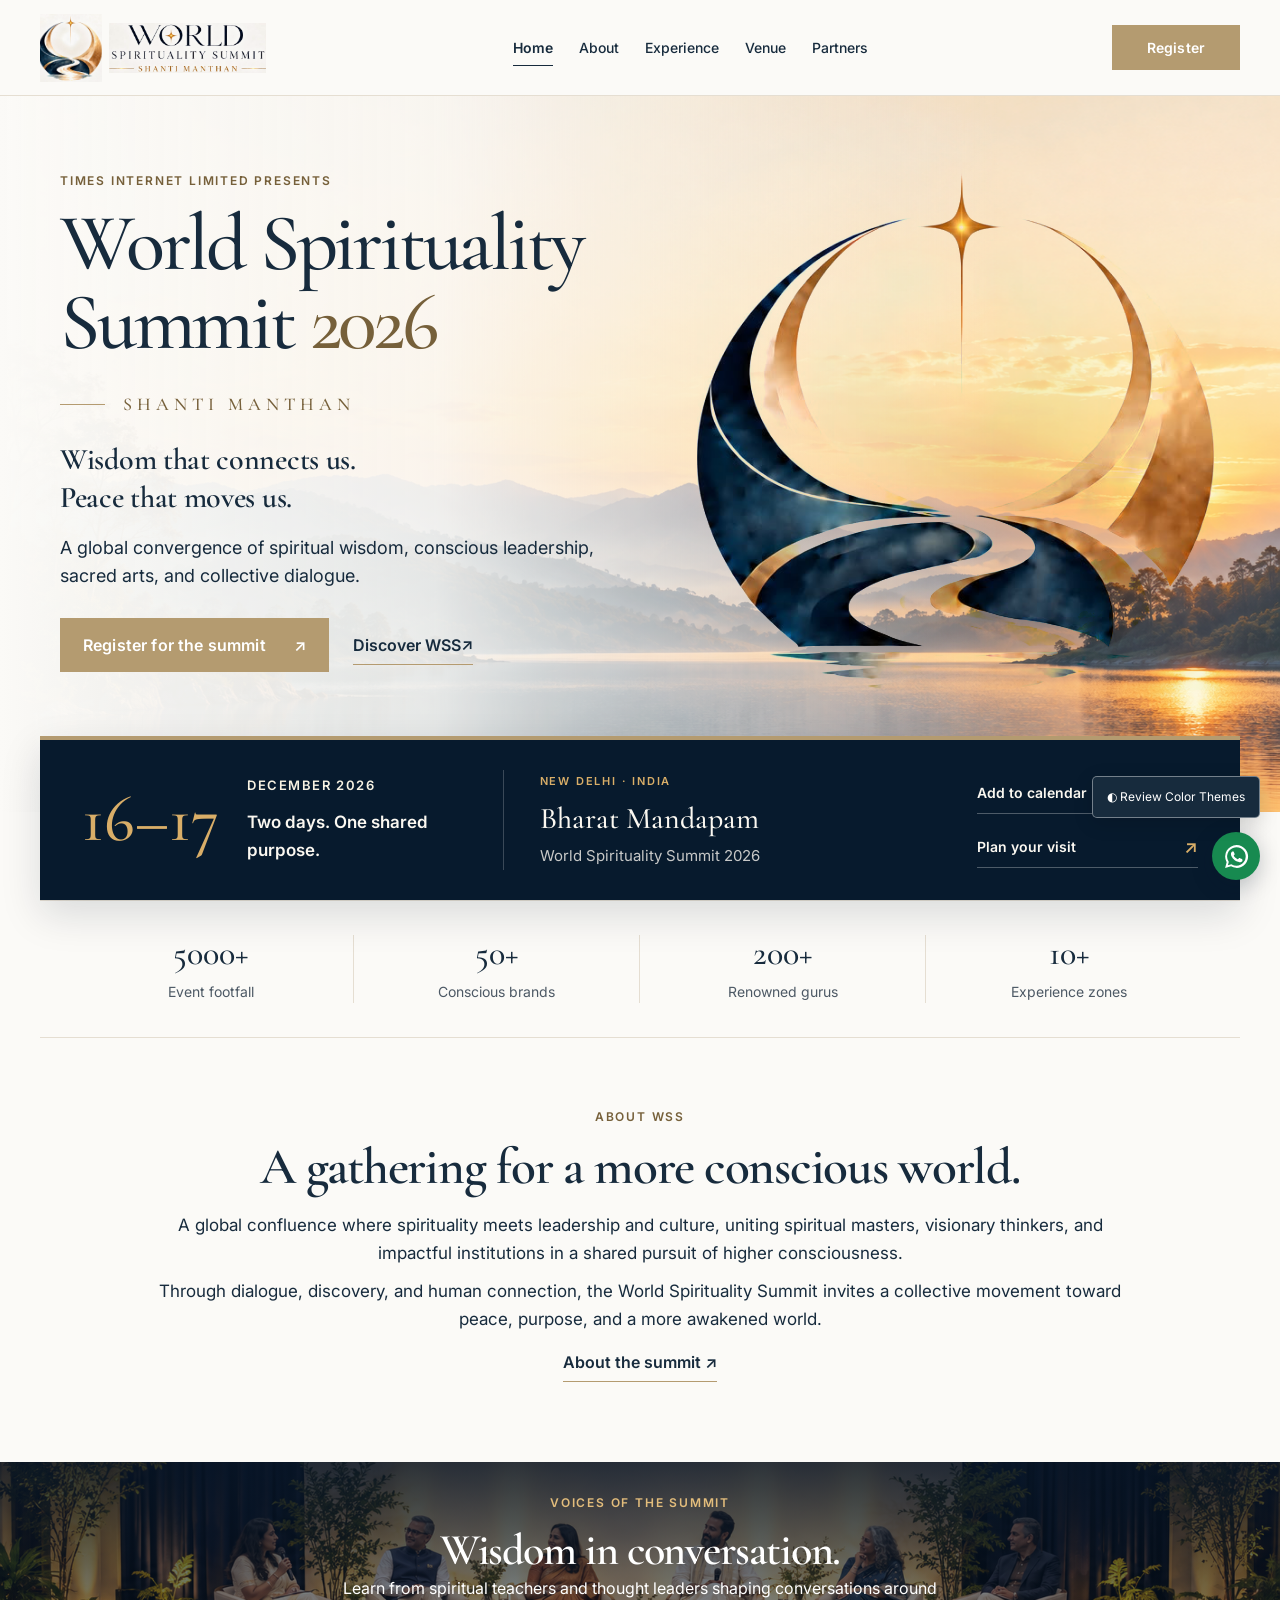
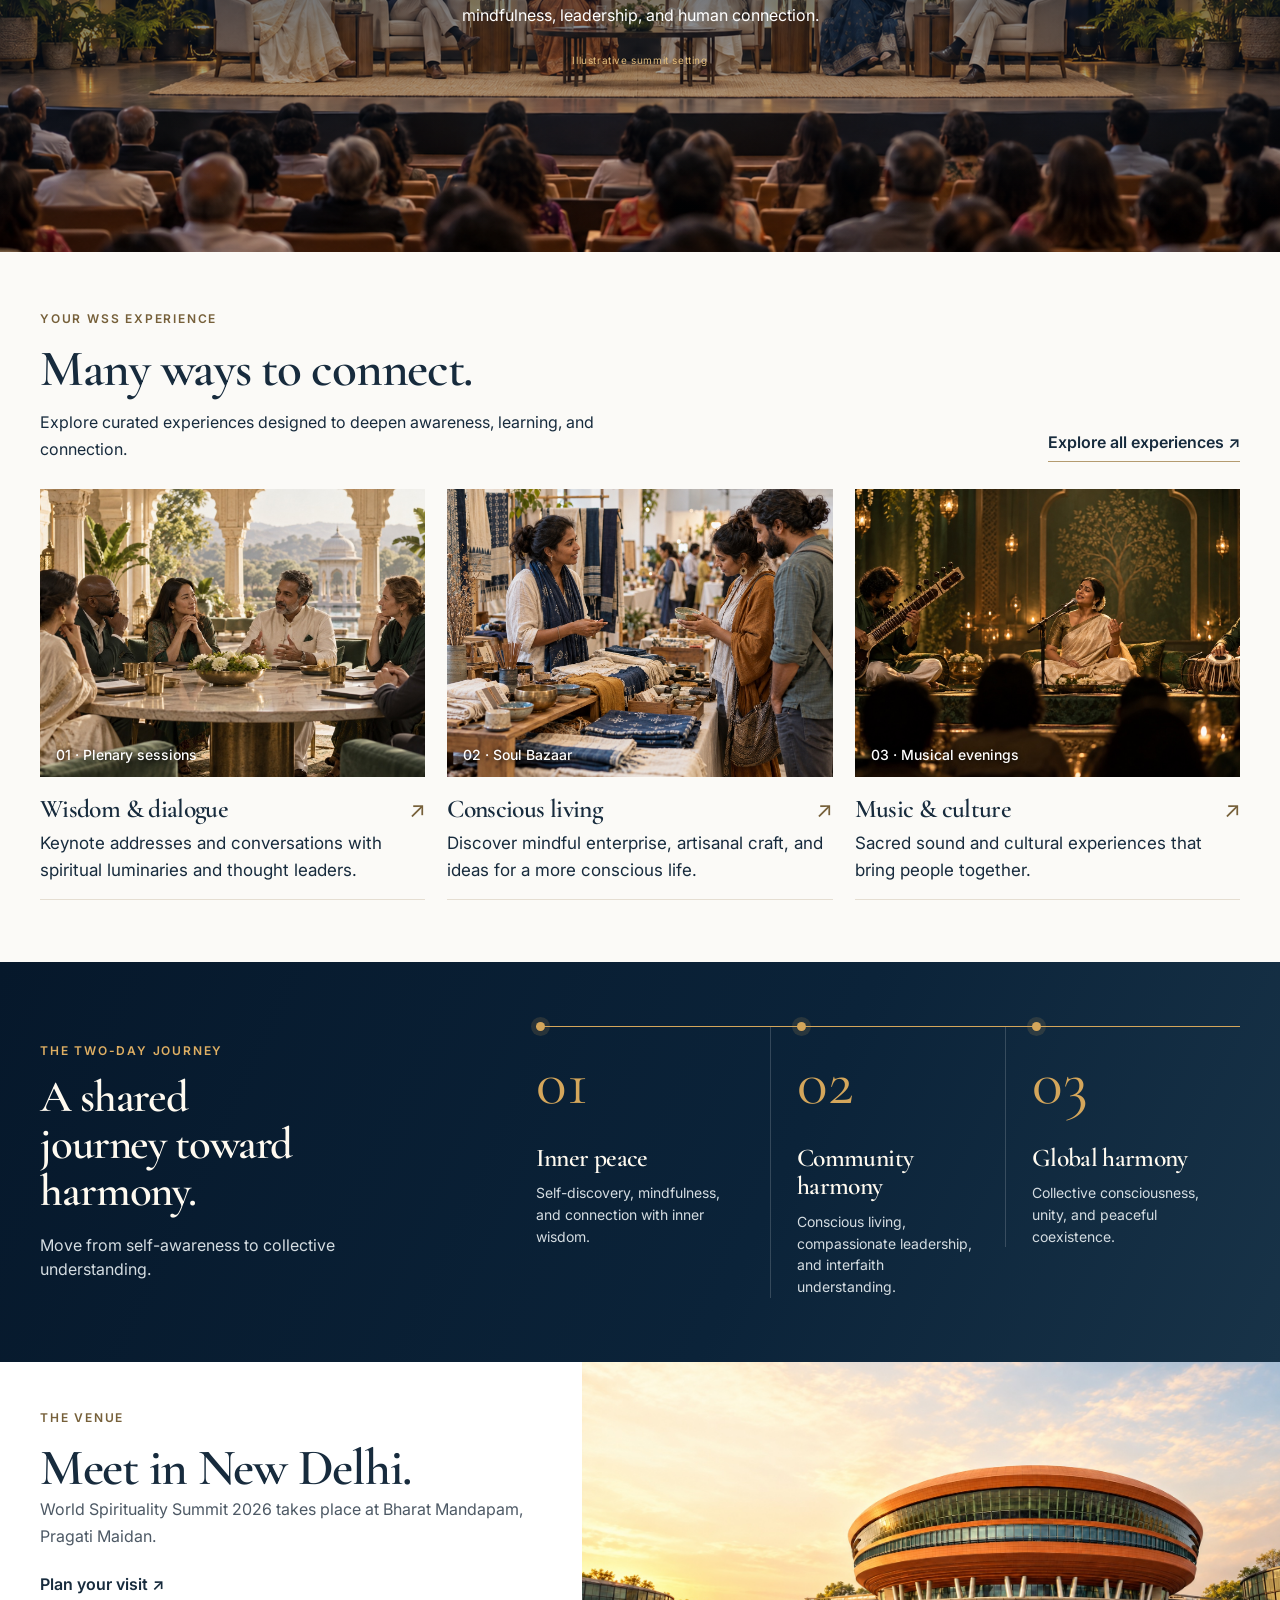
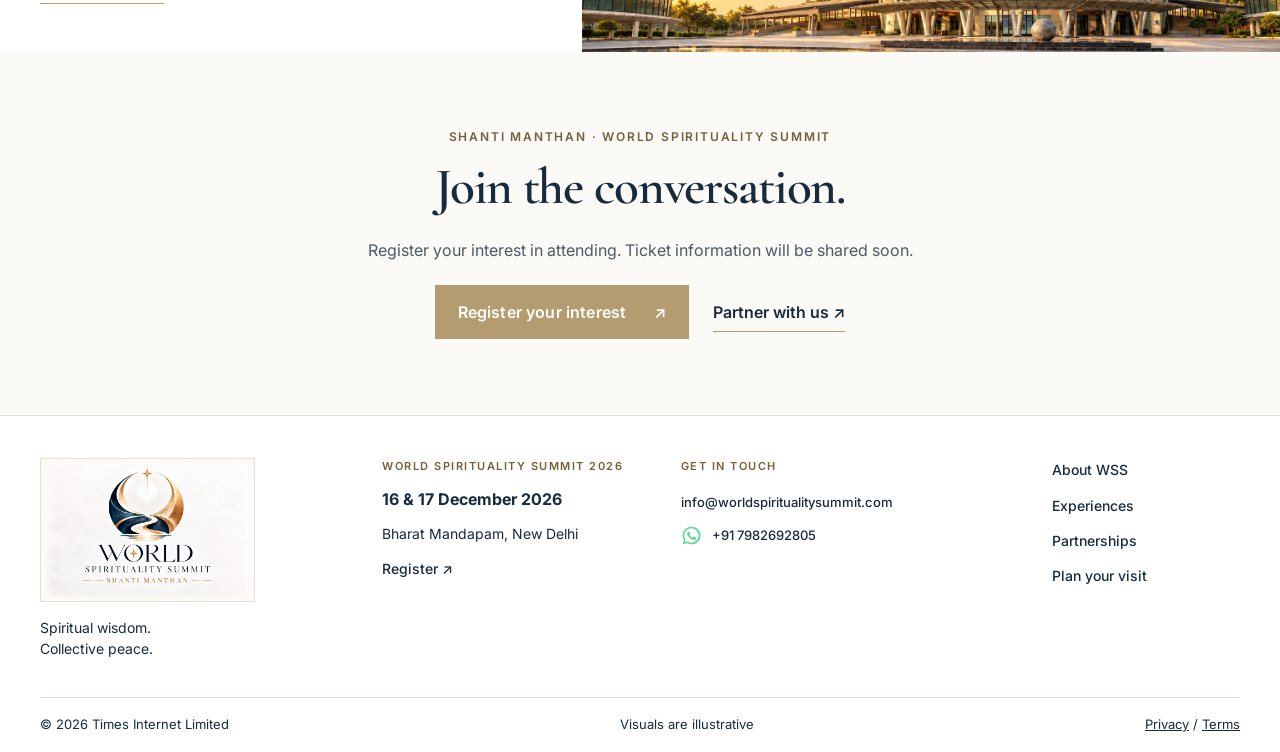
==== commit b19f9beb: "Unify navigation logo and refine About page visit links" ====
--- a/index.html
+++ b/index.html
@@ -30,7 +30,7 @@
 <link rel="stylesheet" href="./assets/css/site-refinement.css?v=register-2">
 <link rel="stylesheet" href="./assets/css/premium-design.css?v=art-direction-3">
 <link rel="stylesheet" href="./assets/css/event-presentation.css?v=4">
-<link rel="stylesheet" href="./assets/css/cohesive.css?v=7">
+<link rel="stylesheet" href="./assets/css/cohesive.css?v=8">
 <link rel="stylesheet" href="./assets/css/home-concept.css?v=1">
 <link rel="stylesheet" href="./assets/css/home-restoration.css?v=12">
 <link rel="stylesheet" href="./assets/css/page-quality.css?v=9">
@@ -54,7 +54,7 @@
 
 <a class="mobile-cta button" href="./register.html?reason=attend">Register your interest</a>
 <div data-site-overlays></div>
-<script src="./assets/js/site-shell.js?v=2" defer></script>
+<script src="./assets/js/site-shell.js?v=3" defer></script>
 <script src="./assets/js/nav.js" defer>
 </script>
 <script src="./assets/js/tabs.js" defer>
--- a/assets/css/cohesive.css
+++ b/assets/css/cohesive.css
@@ -2,6 +2,17 @@
 header.site-header,body[data-page=index] header.site-header{grid-template-columns:160px 1fr auto;height:96px;min-height:96px;padding-block:0}.site-header .pd-brand-original{width:154px;height:96px;display:block!important;margin:0;transform:none;background:#FBFAF7;grid-column:1;grid-row:1;overflow:hidden}.pd-brand-original img{display:block;width:100%!important;height:100%!important;object-fit:contain!important;max-width:none;mix-blend-mode:normal!important;position:static!important;filter:none!important}.pd-footer .pd-brand-original{display:block!important;width:215px;height:144px;padding:4px;background:#FBFAF7;margin:0;border:1px solid #E5DED2;transform:none}.pd-footer .pd-brand-original img{width:100%!important;height:100%!important}.pd-footer-top>div:first-child{min-width:0}.ux-sticky{position:sticky;top:96px;z-index:25;background:var(--pd-paper);box-shadow:0 6px 18px #07162908;border-bottom:1px solid var(--pd-line);padding:16px 0;scroll-margin-top:110px}.ux-sticky a{font-size:14px}.pd section[id]{scroll-margin-top:165px}.ux-up{position:fixed;right:20px;bottom:75px;z-index:45;width:44px;height:44px;border:1px solid var(--pd-line);border-radius:50%;display:grid;place-items:center;background:var(--pd-paper);color:var(--pd-ink);font:400 25px/1 Inter,sans-serif;box-shadow:0 4px 16px #0716291a;text-decoration:none;opacity:0;pointer-events:none;translate:0 8px;transition:opacity .2s,translate .2s}.ux-up.is-shown{opacity:1;pointer-events:auto;translate:none}.ux-up:focus-visible{outline:2px solid var(--pd-gold);outline-offset:3px}.ux-experience-opening{position:relative;isolation:isolate;display:grid;grid-template-columns:1.1fr .9fr;gap:0;margin-top:30px;background:var(--pd-dark);color:var(--pd-light);min-height:365px;overflow:hidden}.ux-experience-opening>div{padding:38px;position:relative;z-index:1}.ux-experience-opening .pd-label{color:var(--pd-champagne)!important}.ux-experience-opening h1{font-size:58px;line-height:1.06;margin:0 0 22px}.ux-experience-opening p{font-size:17px;max-width:430px;margin-bottom:26px}.ux-experience-opening .pd-button{background:var(--pd-champagne);border-color:var(--pd-champagne);color:#071629!important}.ux-experience-opening>img{height:100%;min-height:365px;object-fit:cover;object-position:55% center}.ux-guide-heading{display:grid;grid-template-columns:1fr 1fr;gap:10px 30px;align-items:end;margin-bottom:26px}.ux-guide-heading>.pd-label{grid-column:1/-1;margin-bottom:0!important}.ux-guide-heading h2{font-size:38px}.ux-guide-heading>p:last-child{font-size:16px;margin:0}.ux-experience-guide{padding-block:38px;border-top:1px solid var(--pd-line)}.ux-guide-layout{display:grid;grid-template-columns:.7fr 1.3fr;gap:0;background:var(--color-surface);border:1px solid var(--pd-line)}.ux-experience-choices{display:flex;flex-direction:column}.ux-experience-choices button{display:flex;align-items:center;gap:16px;border:0;border-bottom:1px solid var(--pd-line);background:transparent;text-align:left;color:var(--pd-ink);padding:18px 20px;font:500 15px/1.5 Inter,sans-serif;cursor:pointer;flex:1}.ux-experience-choices button:last-child{border-bottom:0}.ux-experience-choices button>span:first-child{font-size:11px;color:var(--accent-ink)}.ux-experience-choices button>span:last-child{margin-left:auto;opacity:0}.ux-experience-choices button[aria-selected=true]{background:var(--pd-dark);color:var(--pd-light);border-left:3px solid var(--pd-gold)}.ux-experience-choices button[aria-selected=true]>span{color:var(--pd-champagne);opacity:1}.ux-experience-detail{background:var(--pd-paper)}.ux-experience-detail>img{height:255px;object-fit:cover}.ux-experience-detail>div{padding:28px 30px}.ux-experience-detail h3{font-size:33px;margin-bottom:18px}.ux-experience-detail p{font-size:16px;line-height:1.65;margin-bottom:20px}.ux-experience-detail .pd-label{display:block;margin-bottom:12px!important}.ux-mobile-select{display:none}.ux-venue-opening{position:relative;background:var(--pd-dark);color:var(--pd-light);display:grid;grid-template-columns:1.1fr .9fr;margin-top:30px;min-height:375px;overflow:hidden}.ux-venue-opening>img{height:100%;min-height:375px;object-fit:cover;object-position:55% 67%}.ux-venue-opening>div{padding:38px;display:flex;flex-direction:column;align-items:start;justify-content:center}.ux-venue-opening .pd-label{color:var(--pd-champagne)!important}.ux-venue-opening h1{font-size:52px;line-height:1.1;margin-bottom:12px}.ux-venue-opening p{font-size:18px;margin:0 0 23px}.ux-venue-date{font-size:16px;font-weight:600;padding-block:16px;margin-bottom:22px;border-block:1px solid #faf7f033;width:100%}.ux-venue-opening .pd-button{background:var(--pd-champagne);border-color:var(--pd-champagne);color:#071629!important}.ux-visual-note{font-size:10px;margin-top:20px;letter-spacing:.5px}.theme-open{bottom:17px!important}
 @media(max-width:1023px){header.site-header,body[data-page=index] header.site-header{grid-template-columns:1fr auto;height:88px;min-height:88px;padding-inline:22px}.site-header .pd-brand-original{width:132px;height:88px}.site-header nav.open{top:88px}.ux-sticky{top:88px}.ux-experience-opening h1{font-size:45px}.ux-experience-opening>div,.ux-venue-opening>div{padding:28px}.ux-venue-opening h1{font-size:42px}}
 @media(max-width:767px){.site-header .pd-brand-original{width:126px;height:84px}.pd-footer .pd-brand-original{width:195px;height:130px;padding:4px}.pd-footer-top{gap:24px}.pd-footer-top>div:first-child{display:flex;align-items:center;justify-content:flex-start;gap:22px}.ux-sticky{width:100%;padding:12px 22px;gap:10px 22px;flex-wrap:nowrap;overflow-x:auto;white-space:nowrap;top:88px;scrollbar-width:none}.ux-sticky::-webkit-scrollbar{display:none}.ux-sticky a{font-size:12px;min-height:24px;display:flex;align-items:center;flex-shrink:0}.pd section[id]{scroll-margin-top:150px}.ux-up{right:15px;bottom:65px;width:42px;height:42px}.ux-experience-opening{grid-template-columns:1fr;margin-top:22px;min-height:0}.ux-experience-opening>div{padding:28px 24px}.ux-experience-opening h1{font-size:40px;line-height:1.05;max-width:290px;margin-bottom:18px}.ux-experience-opening p{font-size:16px}.ux-experience-opening p br{display:none}.ux-experience-opening>img{height:205px;min-height:0;object-position:50% center}.ux-experience-guide{padding-block:30px}.ux-guide-heading{display:block;margin-bottom:20px}.ux-guide-heading .pd-label{margin-bottom:10px!important}.ux-guide-heading h2{font-size:31px;margin-bottom:13px}.ux-guide-heading>p:last-child{font-size:16px}.ux-mobile-select{display:flex;flex-direction:column;font:600 14px/1.5 Inter,sans-serif;gap:8px;margin-bottom:16px}.ux-mobile-select select{width:100%;min-height:48px;font:500 16px Inter,sans-serif;color:var(--pd-ink);padding:12px;background:var(--color-surface);border:1px solid var(--pd-line);border-radius:0}.ux-guide-layout{display:block}.ux-experience-choices{display:none}.ux-experience-detail>img{height:200px}.ux-experience-detail>div{padding:24px 20px}.ux-experience-detail h3{font-size:29px}.ux-experience-detail p{font-size:16px}.ux-venue-opening{display:flex;flex-direction:column;margin-top:22px;min-height:0}.ux-venue-opening>img{height:220px;min-height:0;object-position:50% 68%}.ux-venue-opening>div{padding:25px 24px}.ux-venue-opening h1{font-size:36px}.ux-venue-opening p{font-size:16px;margin-bottom:16px}.ux-venue-date{font-size:15px;padding-block:13px;margin-bottom:18px}.ux-visual-note{margin-top:15px}.ev-event{grid-template-columns:105px 1fr;gap:18px 17px;padding:20px 22px}.ev-date{display:block}.ev-date-number{font-size:39px;gap:6px;line-height:1.1}.ev-date-number>span{font-size:19px}.ev-date .ev-kicker{font-size:9px;letter-spacing:.8px;white-space:nowrap;margin-top:10px;margin-bottom:0}.ev-date strong{display:none}.ev-location{align-self:center}.ev-location .ev-kicker{font-size:10px;letter-spacing:1px}.ev-location strong{font-size:23px;line-height:1.15;margin-bottom:0}.ev-location>span:last-child{display:none}.ev-event-actions{display:grid;grid-template-columns:1fr 1fr;gap:12px;grid-column:1/-1;border:0;padding:0}.ev-event-actions a{border:1px solid var(--pd-line);background:var(--pd-paper);font-size:12px;gap:8px;padding:12px 10px;min-height:44px;align-items:center}.theme-open,body[data-page=index] .theme-open{top:25px!important;bottom:auto!important}}
+
+/* The navigation lockup is generated once in site-shell.js on every page. */
+header.site-header,body[data-page=index] header.site-header{grid-template-columns:228px 1fr auto}
+.site-header .brand-lockup{display:flex;align-items:center;gap:7px;width:228px;flex:0 0 228px;grid-column:1;grid-row:1;text-decoration:none}
+.site-header .lockup-symbol,.site-header .lockup-wordmark{display:block;position:relative;overflow:hidden;flex:none}
+.site-header .lockup-symbol{width:62px;height:68px}
+.site-header .lockup-symbol img{position:absolute;width:172px!important;height:auto!important;max-width:none!important;left:-55px;top:0;mix-blend-mode:multiply}
+.site-header .lockup-wordmark{width:157px;height:50px}
+.site-header .lockup-wordmark img{position:absolute;width:246px!important;height:auto!important;max-width:none!important;left:-44px;top:-98px;mix-blend-mode:multiply}
+@media(max-width:1023px){header.site-header,body[data-page=index] header.site-header{grid-template-columns:1fr auto}}
+@media(max-width:767px){.site-header .brand-lockup{transform:scale(.84);transform-origin:left center;width:195px;flex-basis:195px}}
 @media(prefers-reduced-motion:reduce){.ux-up{transition:none}}
 .ux-sticky a[aria-current=true]{color:var(--accent-ink);border-bottom:2px solid var(--pd-gold)}.ux-experience-choices button[hidden]{display:none!important}.ux-experience-choices{align-self:start}.ux-guide-layout{align-items:start}.ux-guide-layout .ux-experience-detail{min-height:500px}
 @media(max-width:767px){.ux-guide-layout .ux-experience-detail{min-height:0}}
--- a/assets/css/page-quality.css
+++ b/assets/css/page-quality.css
@@ -1,11 +1,15 @@
 /* Page-specific layout corrections based on the current desktop and mobile review. */
 
 /* About: balance the introduction copy with the summit image instead of stacking both full width. */
-.about-opening{padding-block:clamp(28px,4vw,54px) 30px;border-bottom:1px solid var(--pd-line)}
+.about-opening{padding-block:clamp(16px,2vw,26px) 22px;border-bottom:1px solid var(--pd-line)}
 .about-opening .pd-label{margin-bottom:12px!important}
-.about-opening h1{font-size:clamp(48px,5.1vw,72px);line-height:1.02;margin-bottom:12px}
-.about-opening .about-date{margin:0;font-size:clamp(16px,1.5vw,20px);color:var(--pd-muted)}
-.about-introduction{display:grid;grid-template-columns:minmax(0,.9fr) minmax(0,1.1fr);gap:clamp(30px,5vw,76px);align-items:center;padding-block:clamp(36px,5vw,62px)}
+.about-opening h1{font-size:clamp(48px,5.1vw,72px);line-height:1.02;margin-bottom:18px}
+.about-opening .about-date{display:flex;align-items:center;flex-wrap:wrap;gap:8px 22px;width:fit-content;max-width:100%;margin:0;padding:13px 0 13px 17px;border-left:3px solid var(--pd-gold);color:var(--pd-ink);font:400 15px/1.4 Inter,Arial,sans-serif;text-decoration:none}
+.about-date strong{color:var(--accent-ink);font-size:19px;white-space:nowrap}
+.about-date>span:nth-child(2){color:var(--pd-muted)}
+.about-date-action{font-weight:600;border-bottom:1px solid var(--pd-gold);white-space:nowrap}
+.about-date:hover .about-date-action,.about-date:focus-visible .about-date-action{border-bottom-color:currentColor}
+.about-introduction{display:grid;grid-template-columns:minmax(0,.9fr) minmax(0,1.1fr);gap:clamp(30px,5vw,76px);align-items:center;padding-block:clamp(30px,4vw,50px)}
 .about-introduction>div{max-width:56ch}
 .about-introduction .pd-label{margin-bottom:14px!important}
 .about-introduction h2{font-size:clamp(38px,4vw,54px);line-height:1.05;margin-bottom:16px}
@@ -18,6 +22,11 @@
 .pd-about-principles .pd-label{margin-bottom:12px!important}
 .pd-about-principles h3{font-size:clamp(23px,2.1vw,30px);margin-bottom:10px}
 .pd-about-principles p{font-size:15px;line-height:1.6;color:var(--pd-muted);margin:0}
+.ev-curator aside>.about-curator-visit{display:flex;flex-direction:column;align-items:flex-start;gap:4px;width:fit-content;max-width:100%;padding:13px 16px;border-left:2px solid var(--pd-champagne);background:#faf7f00d;color:var(--pd-light);font:400 14px/1.4 Inter,Arial,sans-serif;text-decoration:none}
+.about-curator-date{font-weight:700;font-size:20px;color:var(--pd-champagne)}
+.about-curator-action{margin-top:7px;border-bottom:1px solid var(--pd-champagne);font-weight:600;color:var(--pd-light)}
+.about-curator-visit:hover .about-curator-action,.about-curator-visit:focus-visible .about-curator-action{border-bottom-color:currentColor}
+.about-curator-visit:focus-visible,.about-date:focus-visible{outline:2px solid var(--pd-gold);outline-offset:4px}
 
 /* Experience: give the opening a real editorial split and let the complete copy lead. */
 .ux-experience-opening{min-height:clamp(360px,35vw,450px);margin-top:18px;grid-template-columns:minmax(0,.92fr) minmax(0,1.08fr);background:var(--pd-dark)}
@@ -85,9 +94,14 @@
 }
 
 @media(max-width:767px){
- .about-opening{padding-block:22px 20px}
+ .about-opening{padding-block:18px 20px}
  .about-opening h1{font-size:42px}
- .about-opening .about-date{font-size:14px;line-height:1.5}
+ .about-opening .about-date{gap:3px 12px;padding:9px 0 9px 13px;font-size:14px;line-height:1.5}
+ .about-date strong{font-size:17px}
+ .about-date-action{width:fit-content}
+ .ev-curator aside>.about-curator-visit{grid-column:1/-1;grid-row:3;width:100%;padding:10px 12px}
+ .about-curator-date{font-size:17px}
+ .about-curator-action{font-size:12px}
  .about-introduction{grid-template-columns:1fr;gap:22px;padding-block:28px}
  .about-introduction h2{font-size:36px}
  .about-introduction .about-deck{font-size:18px}
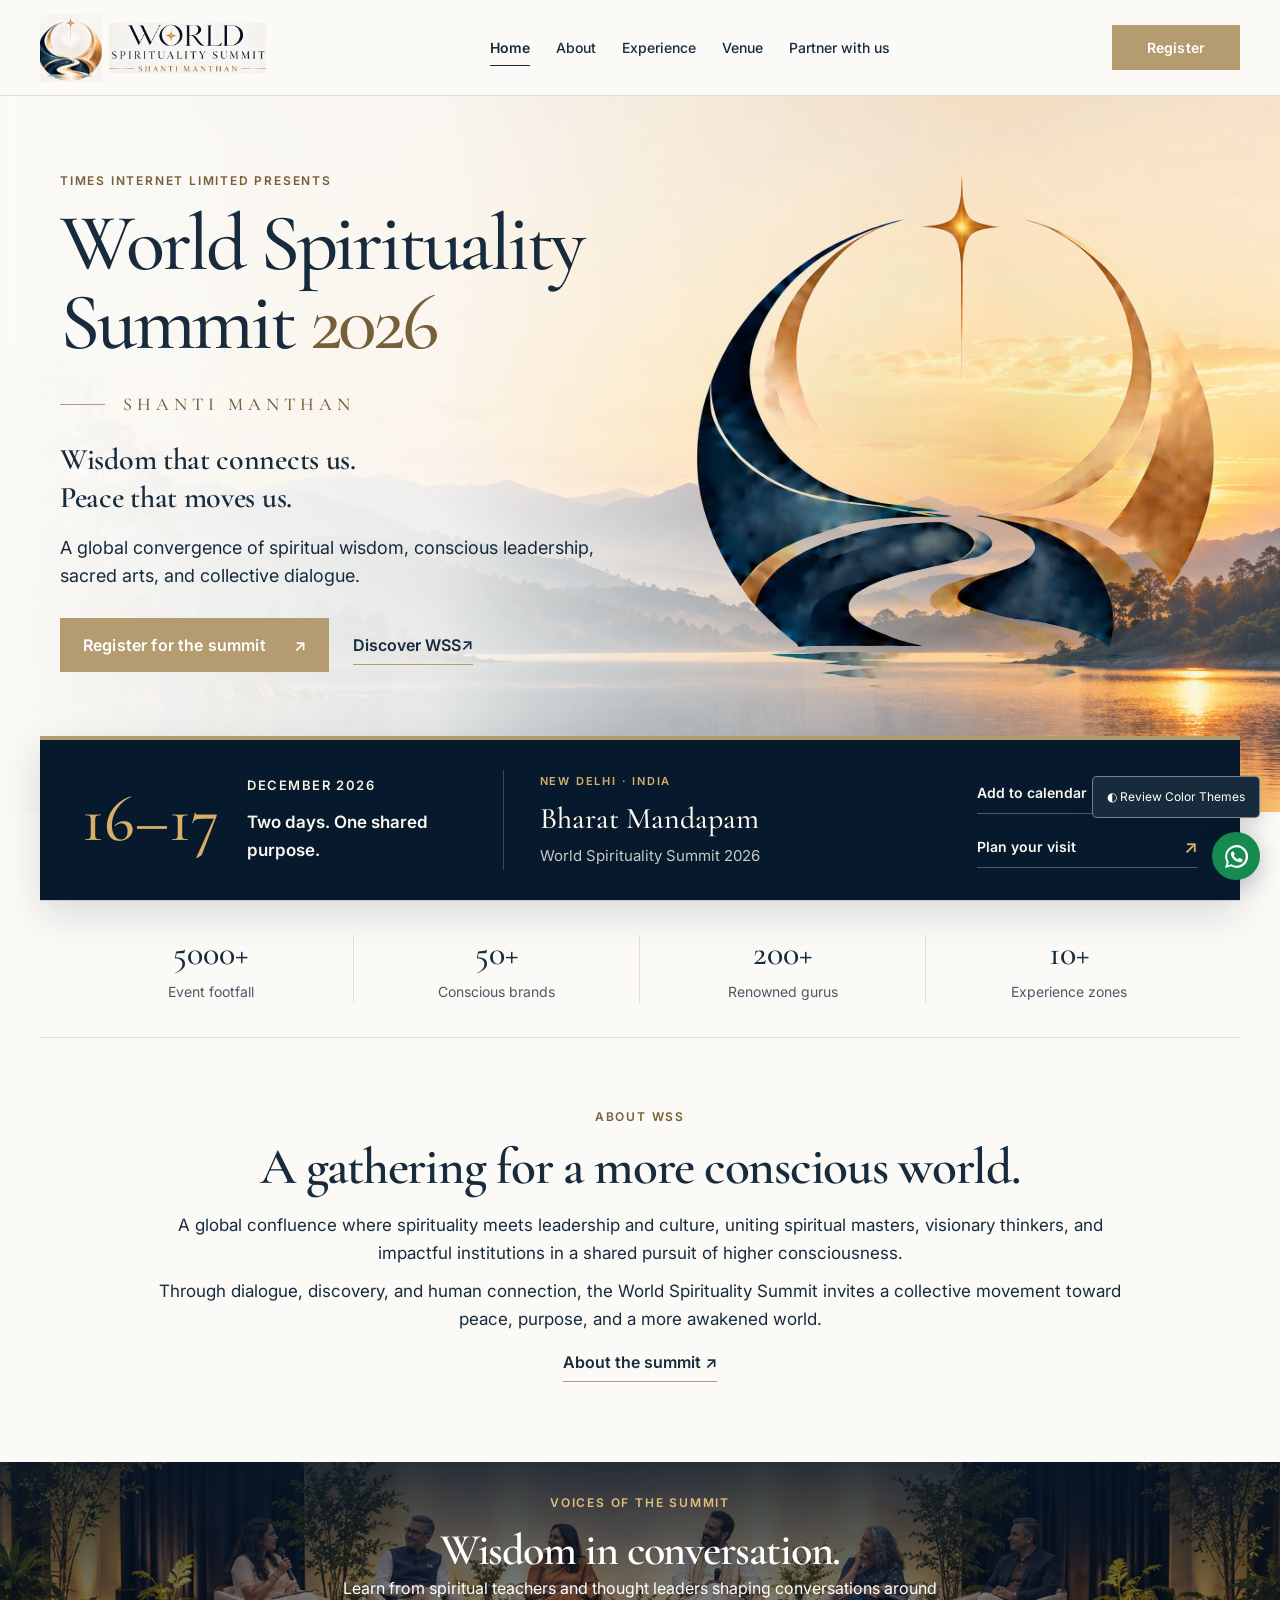
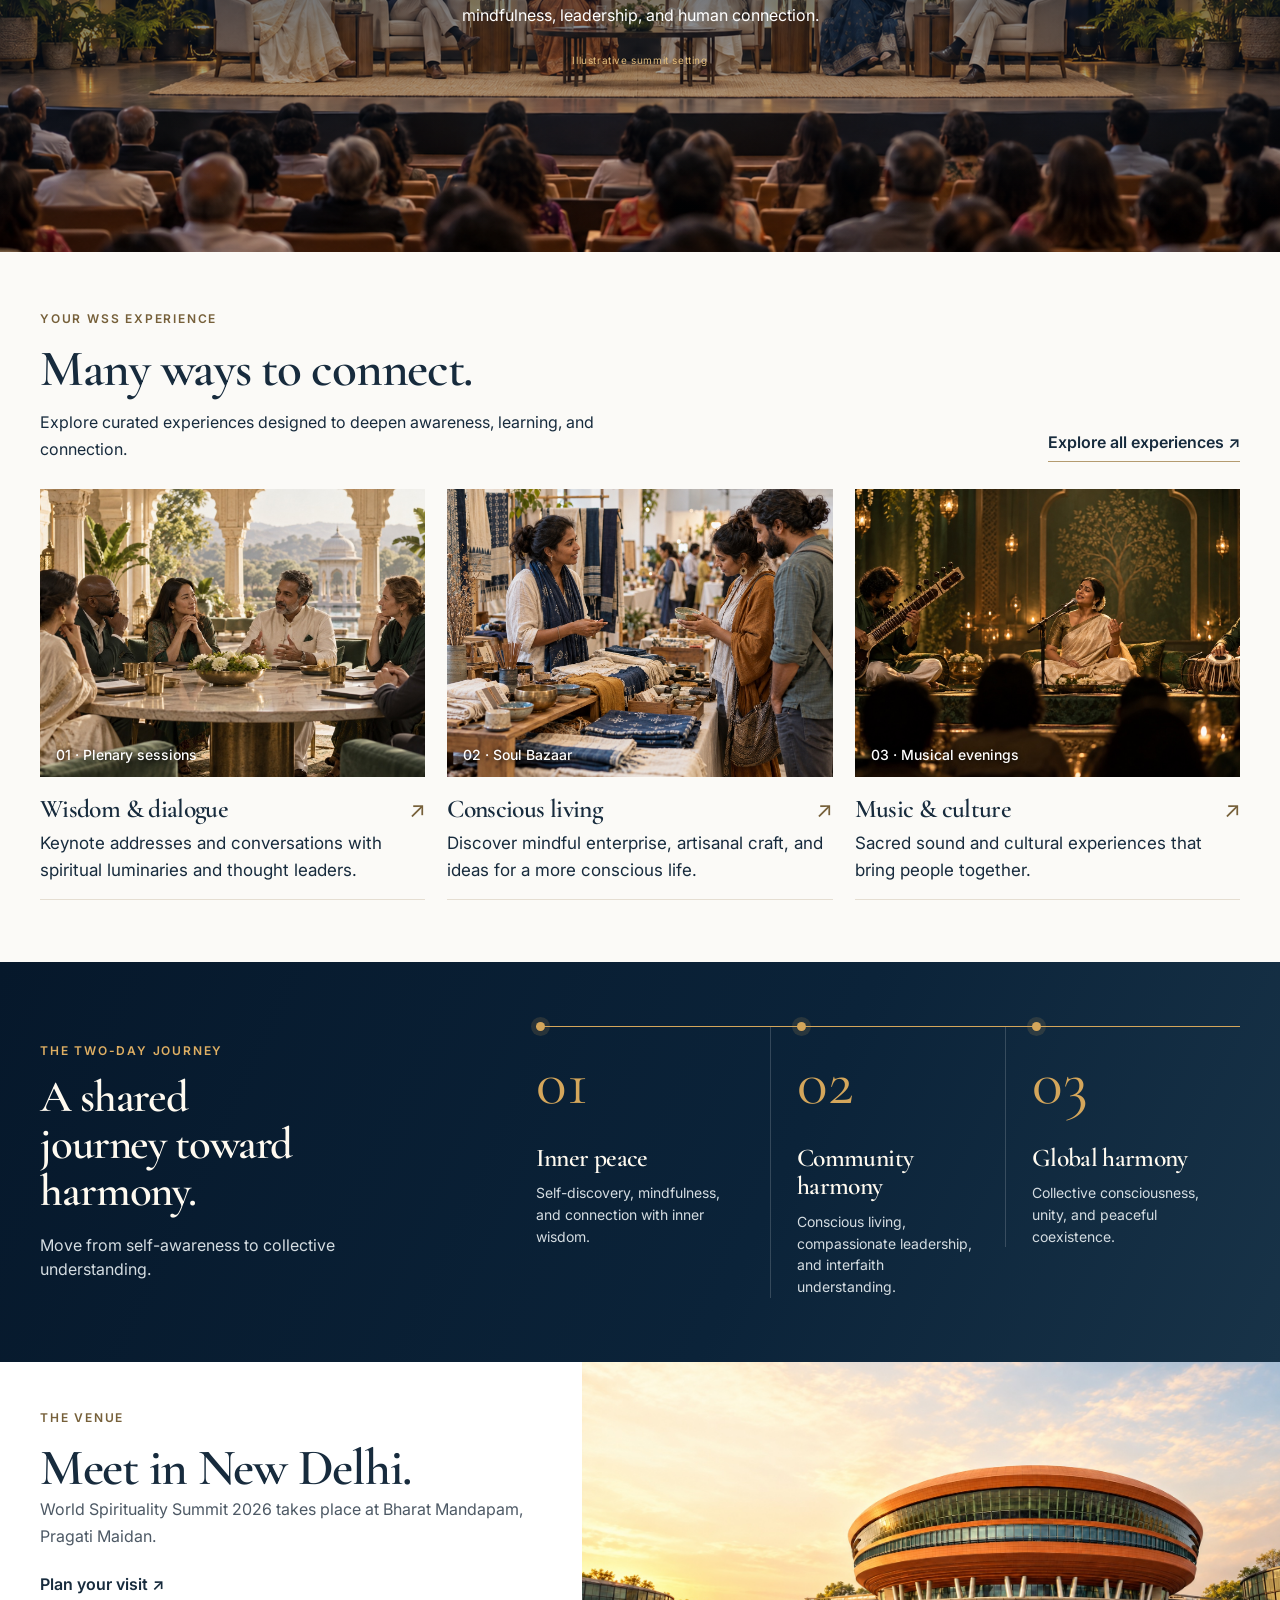
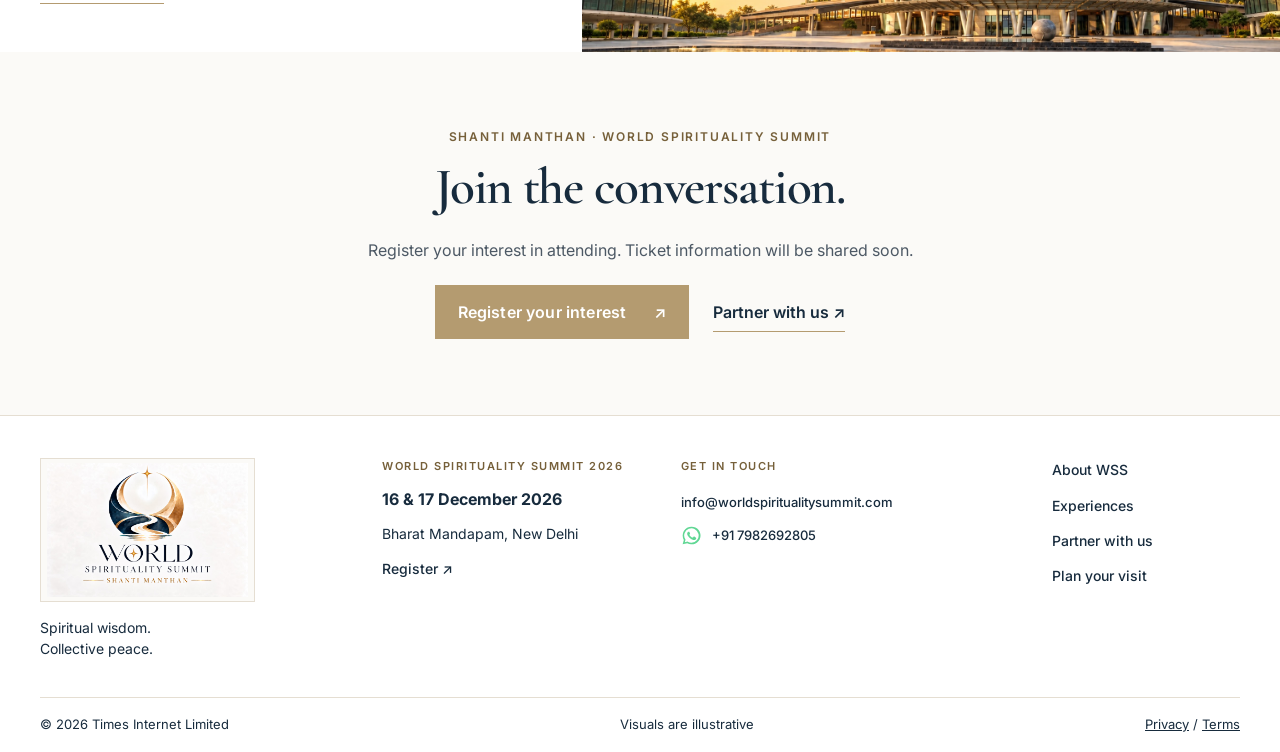
==== commit a010c146: "Refine lead pages and mobile site navigation" ====
--- a/index.html
+++ b/index.html
@@ -30,7 +30,7 @@
 <link rel="stylesheet" href="./assets/css/site-refinement.css?v=register-2">
 <link rel="stylesheet" href="./assets/css/premium-design.css?v=art-direction-3">
 <link rel="stylesheet" href="./assets/css/event-presentation.css?v=4">
-<link rel="stylesheet" href="./assets/css/cohesive.css?v=8">
+<link rel="stylesheet" href="./assets/css/cohesive.css?v=9">
 <link rel="stylesheet" href="./assets/css/home-concept.css?v=1">
 <link rel="stylesheet" href="./assets/css/home-restoration.css?v=12">
 <link rel="stylesheet" href="./assets/css/page-quality.css?v=9">
@@ -54,8 +54,8 @@
 
 <a class="mobile-cta button" href="./register.html?reason=attend">Register your interest</a>
 <div data-site-overlays></div>
-<script src="./assets/js/site-shell.js?v=3" defer></script>
-<script src="./assets/js/nav.js" defer>
+<script src="./assets/js/site-shell.js?v=4" defer></script>
+<script src="./assets/js/nav.js?v=2" defer>
 </script>
 <script src="./assets/js/tabs.js" defer>
 </script>
--- a/assets/css/cohesive.css
+++ b/assets/css/cohesive.css
@@ -193,3 +193,37 @@
  .theme-open,body[data-page=index] .theme-open{right:58px!important;left:auto!important;top:23px!important;bottom:auto!important;padding:6px 8px!important;font-size:10px!important}
 }
 @media(prefers-reduced-motion:reduce){.floating-whatsapp{transition:none}}
+
+/* Keep lead-page introductions proportional to their short copy on desktop. */
+@media(min-width:768px){
+ .lead-page{grid-template-columns:minmax(280px,.75fr) minmax(0,1.25fr);align-items:start;gap:clamp(24px,3.5vw,52px);padding-block:32px 56px}
+ .lead-page-intro{min-height:0;padding:clamp(28px,3vw,42px)}
+ .lead-page-intro h1{font-size:clamp(46px,4.2vw,62px)}
+ .lead-event-note{margin-top:28px;margin-bottom:0}
+}
+
+/* Mobile drawer must fill the viewport even after the document has scrolled. */
+@media(max-width:1023px){
+ .site-header nav.open{height:calc(100vh - 88px);height:calc(100dvh - 88px);max-height:none;min-height:0;box-sizing:border-box;overscroll-behavior:contain}
+ .menu-open .mobile-cta,.menu-open .floating-whatsapp,.menu-open .ux-up{visibility:hidden}
+}
+
+/* Keep shared mobile footer details in a compact, aligned grid. */
+@media(max-width:767px){
+ .pd-footer-top{grid-template-columns:118px minmax(0,1fr);gap:18px 18px;padding-block:24px 20px}
+ .pd-footer-top>div:first-child{grid-column:1;grid-row:1}
+ .pd-footer .pd-brand-original{width:118px;height:80px;padding:2px}
+ .pd-footer-top>div:nth-child(2){grid-column:2;grid-row:1;gap:5px;align-content:center}
+ .pd-footer-top>div:nth-child(2) .pd-label{font-size:9px!important;line-height:1.35!important;letter-spacing:.5px}
+ .pd-footer-top>div:nth-child(2) strong{font-size:13px;line-height:1.4}
+ .pd-footer-top>div:nth-child(2) p:not(.pd-label),.pd-footer-top>div:nth-child(2) a{font-size:12px;line-height:1.4;margin:0}
+ .pd-footer-top nav{grid-column:1/-1;grid-row:2;grid-template-columns:repeat(2,minmax(0,1fr));gap:8px 16px;padding-block:14px;border-top:1px solid #ffffff35}
+ .pd-footer-top nav a{font-size:13px!important}
+ .pd-footer-contact{grid-column:1/-1;grid-row:3;gap:8px;padding-top:13px}
+ .pd-footer-contact .pd-label{margin:0!important}
+ .pd-footer-contact a{font-size:12px!important}
+ .pd-footer-bottom{justify-content:flex-start;gap:5px 15px;padding-block:12px 82px!important;font-size:10px}
+ .pd-footer-bottom span:first-child{flex-basis:100%}
+ .floating-whatsapp{bottom:calc(18px + env(safe-area-inset-bottom))}
+ .ux-up{bottom:calc(18px + env(safe-area-inset-bottom))!important}
+}
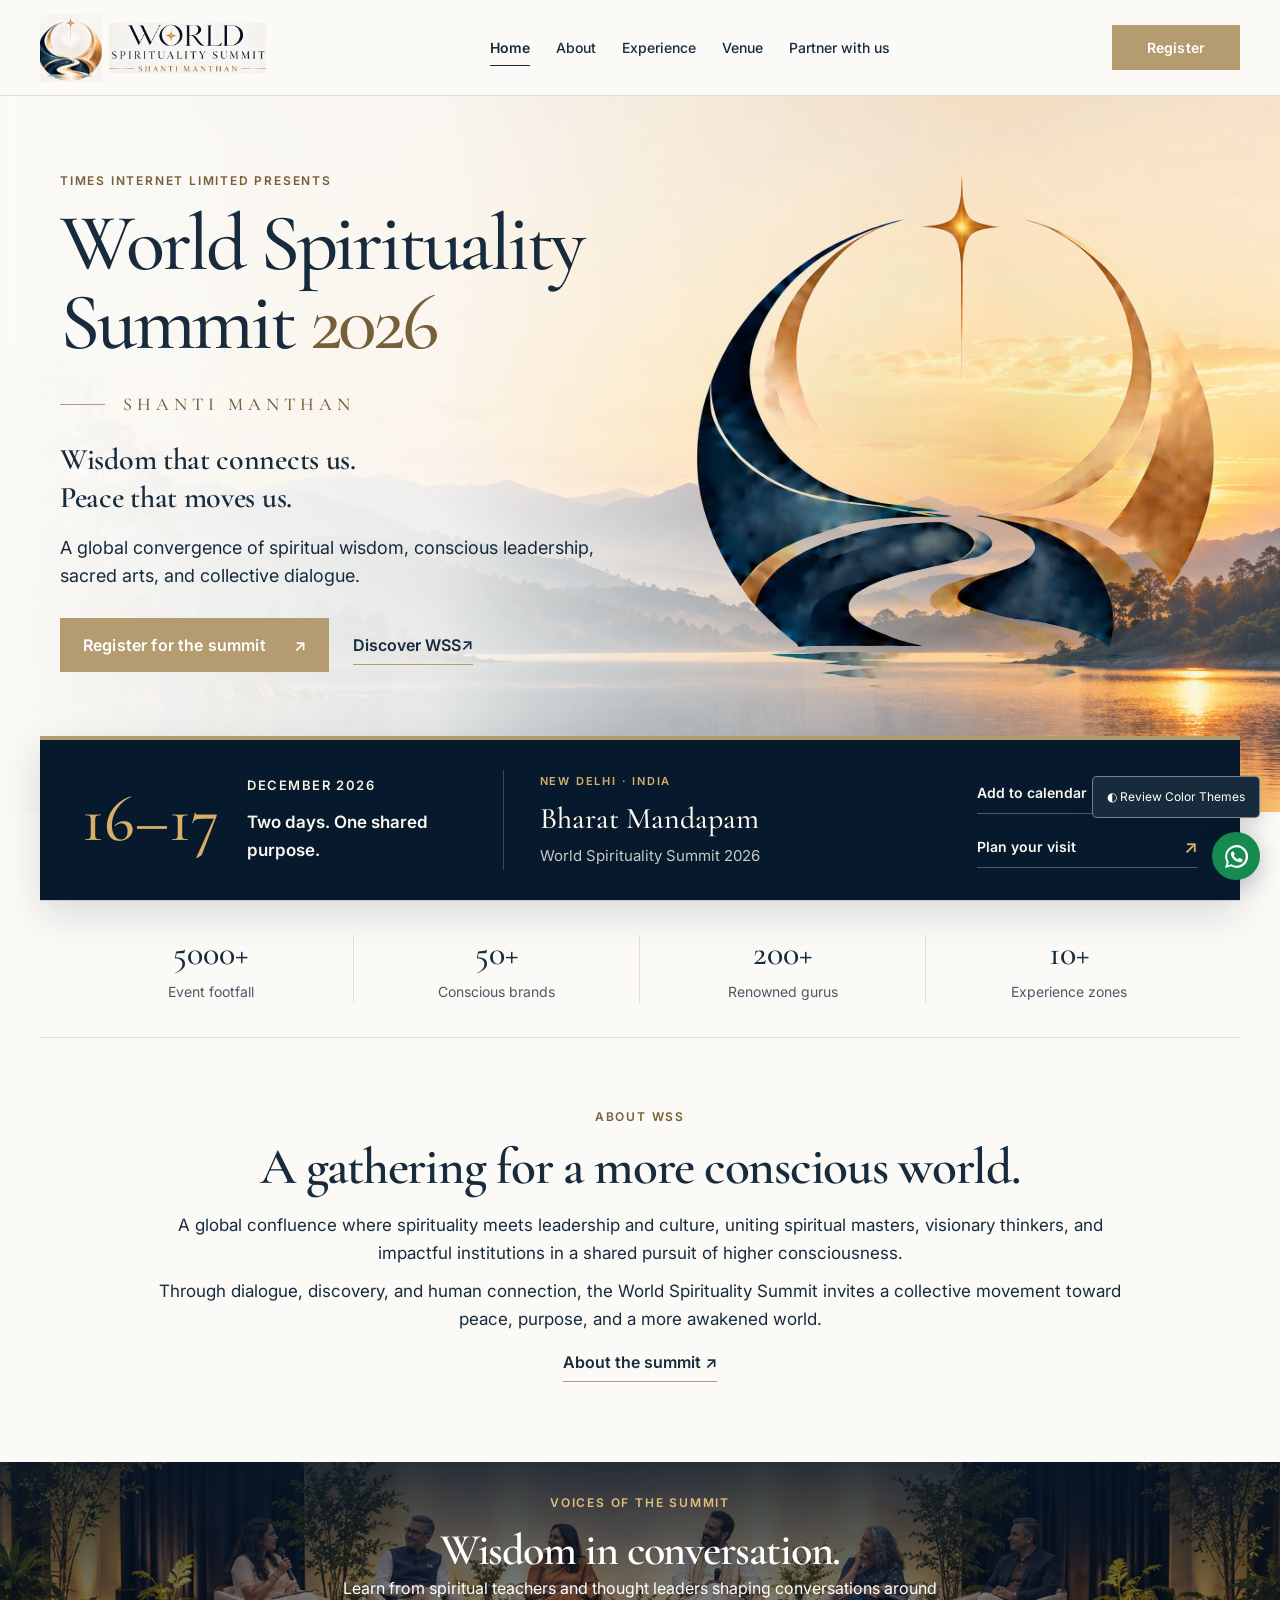
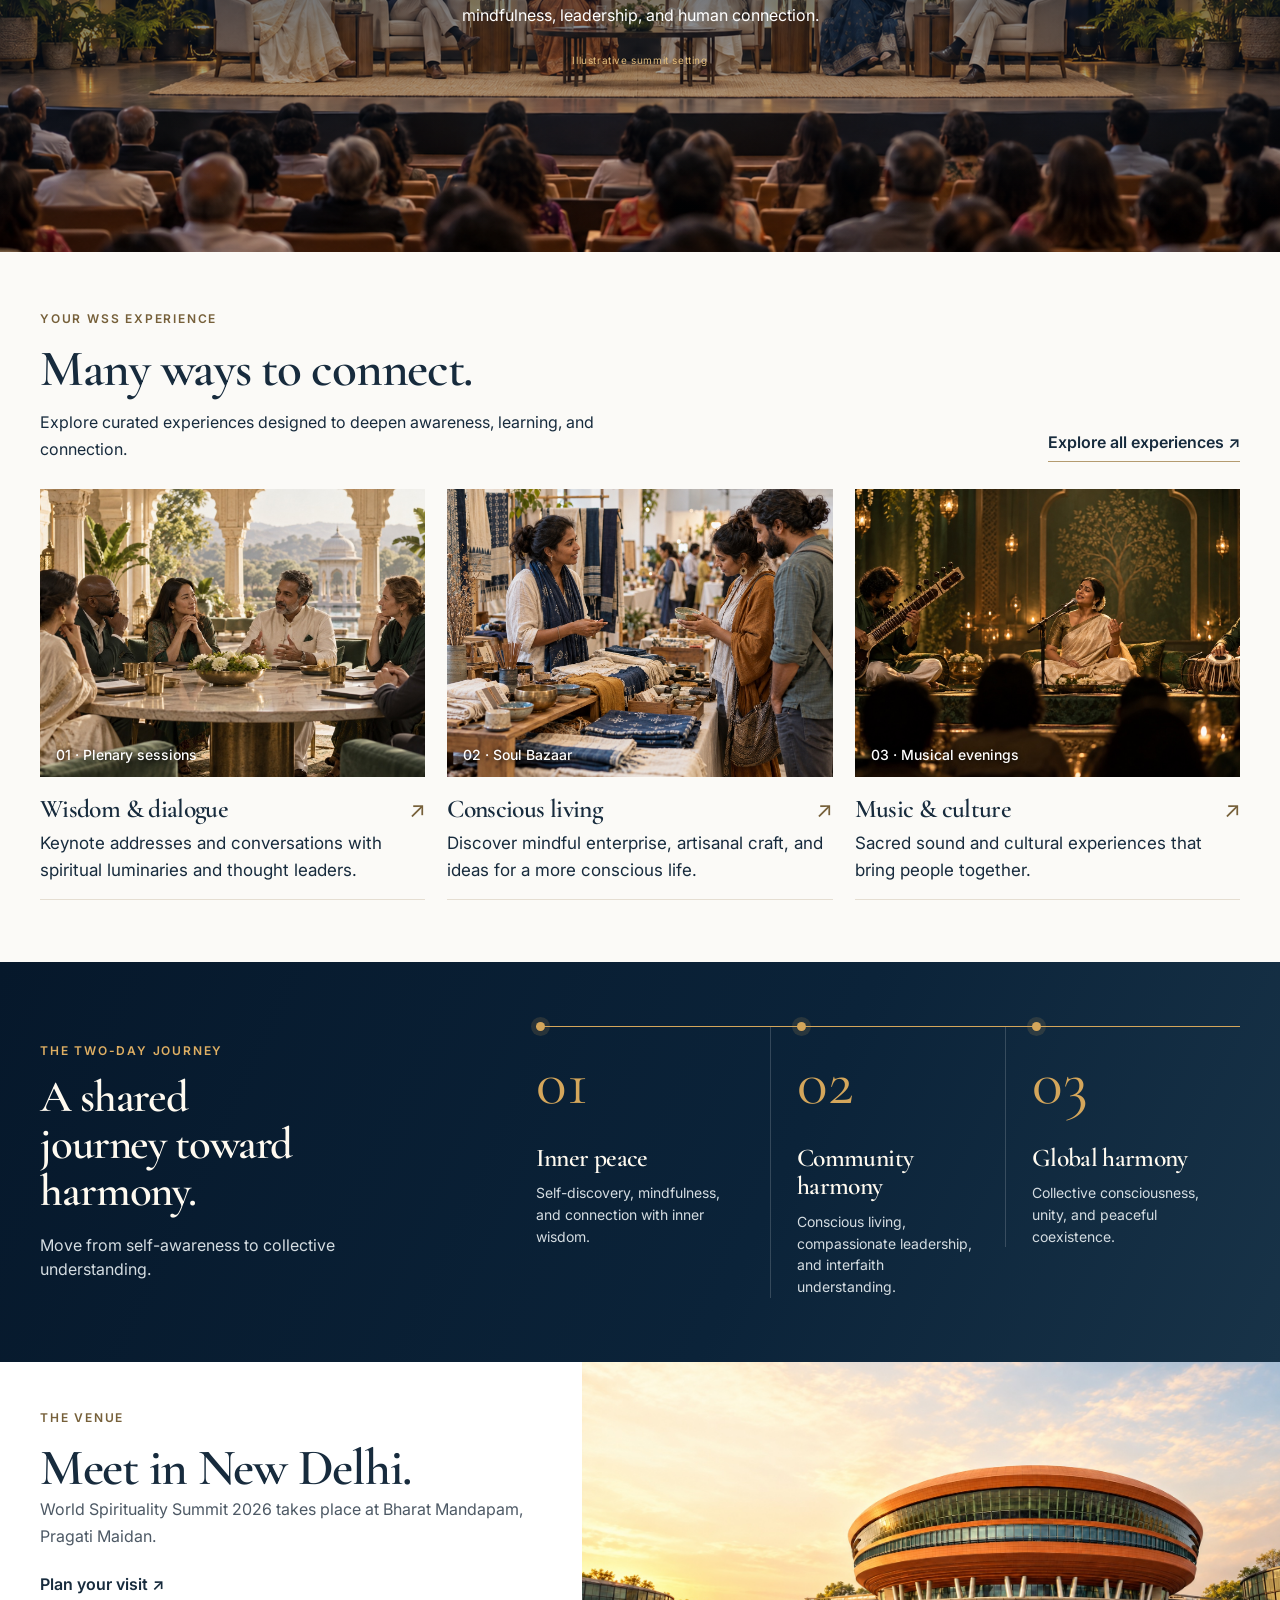
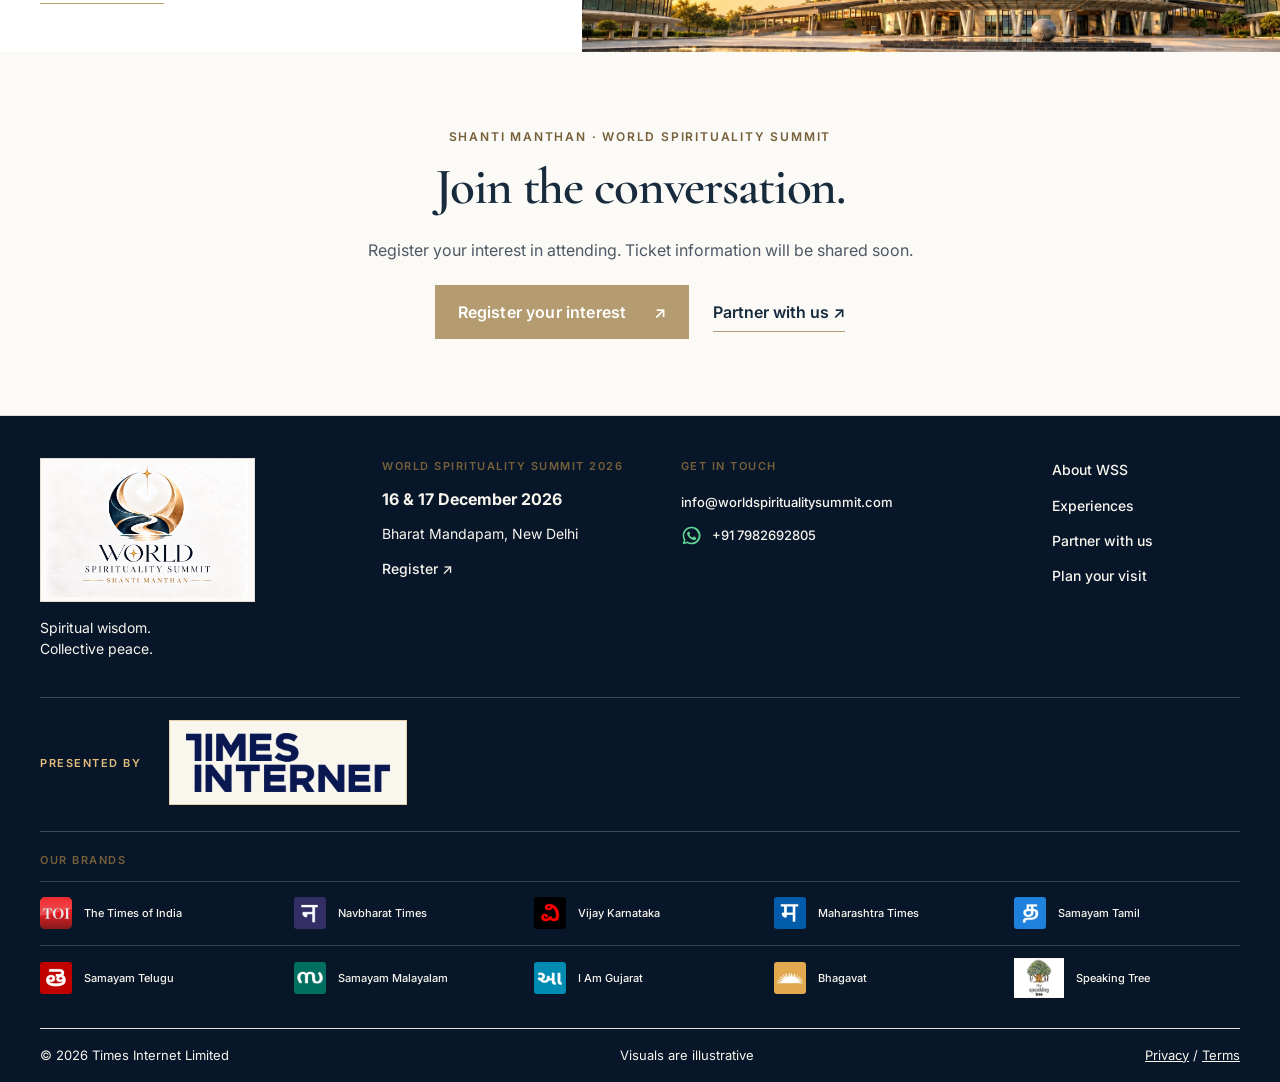
==== commit 8bb31eec: "Refine WSS footer and page calls to action" ====
--- a/index.html
+++ b/index.html
@@ -30,7 +30,7 @@
 <link rel="stylesheet" href="./assets/css/site-refinement.css?v=register-2">
 <link rel="stylesheet" href="./assets/css/premium-design.css?v=art-direction-3">
 <link rel="stylesheet" href="./assets/css/event-presentation.css?v=4">
-<link rel="stylesheet" href="./assets/css/cohesive.css?v=9">
+<link rel="stylesheet" href="./assets/css/cohesive.css?v=13">
 <link rel="stylesheet" href="./assets/css/home-concept.css?v=1">
 <link rel="stylesheet" href="./assets/css/home-restoration.css?v=12">
 <link rel="stylesheet" href="./assets/css/page-quality.css?v=9">
@@ -54,7 +54,7 @@
 
 <a class="mobile-cta button" href="./register.html?reason=attend">Register your interest</a>
 <div data-site-overlays></div>
-<script src="./assets/js/site-shell.js?v=4" defer></script>
+<script src="./assets/js/site-shell.js?v=7" defer></script>
 <script src="./assets/js/nav.js?v=2" defer>
 </script>
 <script src="./assets/js/tabs.js" defer>
--- a/assets/css/cohesive.css
+++ b/assets/css/cohesive.css
@@ -227,3 +227,85 @@
  .floating-whatsapp{bottom:calc(18px + env(safe-area-inset-bottom))}
  .ux-up{bottom:calc(18px + env(safe-area-inset-bottom))!important}
 }
+
+/* Compact publisher identity below the shared contact details. */
+.pd-footer-brands{margin-top:4px;padding-top:22px;border-top:1px solid #ffffff35}
+.pd-footer-brands .pd-label{margin:0 0 12px!important}
+.pd-footer-brand-grid{display:grid;grid-template-columns:repeat(5,minmax(0,1fr));gap:8px}
+.pd-footer-brand-grid a{display:flex;align-items:center;gap:10px;min-width:0;min-height:52px;padding:8px 10px;background:#fbfaf7;border:1px solid #e5ded2;color:#071a2d;text-decoration:none;transition:border-color .2s}
+.pd-footer-brand-grid a:hover{border-color:var(--pd-gold)}
+.pd-footer-brand-grid a:focus-visible{outline:2px solid var(--pd-gold);outline-offset:3px}
+.pd-footer-brand-grid img{display:block;width:30px;height:30px;object-fit:contain;flex:none}
+.pd-footer-brand-grid span{font:600 11px/1.25 Inter,Arial,sans-serif;overflow-wrap:anywhere}
+@media(max-width:1023px){.pd-footer-brand-grid{grid-template-columns:repeat(3,minmax(0,1fr))}}
+@media(max-width:767px){
+ .pd-footer-brands{margin-top:0;padding-top:16px}
+ .pd-footer-brands .pd-label{margin-bottom:10px!important}
+ .pd-footer-brand-grid{grid-template-columns:repeat(2,minmax(0,1fr));gap:7px}
+ .pd-footer-brand-grid a{min-height:48px;padding:7px;gap:7px}
+ .pd-footer-brand-grid img{width:25px;height:25px}
+ .pd-footer-brand-grid span{font-size:10px}
+}
+@media(prefers-reduced-motion:reduce){.pd-footer-brand-grid a{transition:none}}
+
+/* Keep each route and its lead action visible in a compact mobile trail. */
+@media(max-width:767px){
+ .site-breadcrumb{position:sticky;top:88px;z-index:29;width:100%;padding:7px 22px;min-height:34px;background:var(--pd-paper);border-bottom:1px solid var(--pd-line)}
+}
+
+/* Give the About action a clear reading order on narrow screens. */
+@media(max-width:767px){
+ .ev-curator aside{display:flex;flex-direction:column;align-items:flex-start;justify-content:flex-start;gap:13px;padding:24px}
+ .ev-curator aside>strong{font-size:34px;line-height:1.05}
+ .ev-curator aside>.about-curator-visit{width:100%;padding:13px 15px}
+}
+
+/* Keep the destination name distinct from its label and address. */
+.venue-destination{display:flex;flex-direction:column;align-items:flex-start;gap:9px;min-width:0;border-left:1px solid var(--pd-line);padding-left:clamp(20px,3vw,40px)}
+.venue-destination-label,.venue-destination>span:last-child{display:block;font:600 10px/1.5 Inter,Arial,sans-serif;letter-spacing:1.2px;color:var(--accent-ink)}
+.venue-destination strong{display:block;font:500 clamp(26px,2.5vw,34px)/1.1 'Cormorant Garamond',Georgia,serif;color:var(--pd-ink)}
+.venue-destination p{margin:0 0 12px!important;font-size:15px!important;line-height:1.55!important}
+@media(max-width:767px){.venue-destination{padding:20px 0 0;border-left:0;border-top:1px solid var(--pd-line)}}
+
+/* A quiet, scannable contact option after the two lead forms. */
+.form-contact{display:grid;gap:11px;margin-top:24px;padding:16px 18px;border-left:2px solid var(--pd-gold);background:var(--color-surface)}
+.form-contact-label{font:600 11px/1.4 Inter,Arial,sans-serif;letter-spacing:.1em;text-transform:uppercase;color:var(--accent-ink)}
+.form-contact-links{display:flex;flex-wrap:wrap;gap:8px 24px}
+.form-contact-links a{font:500 13px/1.5 Inter,Arial,sans-serif;text-decoration:none;border-bottom:1px solid var(--pd-gold);width:fit-content}
+.form-contact-links a:hover{text-decoration:none;border-color:currentColor}
+@media(max-width:767px){.form-contact{margin-top:20px}.form-contact-links{flex-direction:column;align-items:flex-start;gap:9px}}
+
+/* Publisher identities read as one restrained band, without white tiles. */
+.pd-footer{background:#071629;color:#f9f6ee}
+.pd-footer-presenter{display:flex;align-items:center;gap:28px;border-top:1px solid rgba(255,255,255,.22);padding-top:22px;padding-bottom:22px}
+.pd-footer-presenter .pd-label{margin:0!important;min-width:100px;color:var(--pd-champagne)!important}
+.pd-footer-presenter a{display:block;width:238px;max-width:100%;padding:12px 16px;background:#f9f6ee;border:1px solid rgba(214,177,110,.55);text-decoration:none}
+.pd-footer-presenter a:hover,.pd-footer-presenter a:focus-visible{border-color:var(--pd-gold);outline-offset:3px}
+.pd-footer-presenter img{display:block;width:100%;height:auto}
+.pd-footer-brands{border-top:1px solid rgba(255,255,255,.22);padding-top:20px;padding-bottom:18px}
+.pd-footer-brand-grid{gap:0}
+.pd-footer-brand-grid a{min-height:64px;padding:12px 14px;background:transparent;border:0;border-top:1px solid rgba(255,255,255,.18);color:#f9f6ee!important;gap:12px}
+.pd-footer-brand-grid a:hover,.pd-footer-brand-grid a:focus-visible{background:rgba(255,255,255,.07);border-top-color:var(--pd-gold)}
+.pd-footer-brand-grid img{width:32px;height:32px;border-radius:3px}
+.pd-footer-brand-grid a:last-child img{width:50px;height:40px;border-radius:0;background:#f9f6ee}
+.pd-footer-brand-grid span{font-size:11px;font-weight:500;line-height:1.3;color:#f9f6ee}
+.pd-footer-brand-grid a:nth-child(5n+1){padding-left:0}
+@media(max-width:1023px){.pd-footer-brand-grid a:nth-child(5n+1){padding-left:14px}}
+@media(max-width:767px){
+ .pd-footer-presenter{gap:14px;padding-top:18px;padding-bottom:18px}
+ .pd-footer-presenter .pd-label{min-width:88px}
+ .pd-footer-presenter a{width:190px;padding:9px 12px}
+ .pd-footer-brands{padding-top:16px;padding-bottom:12px}
+ .pd-footer-brand-grid{gap:0 12px}
+ .pd-footer-brand-grid a{min-height:58px;padding:10px 2px;gap:9px}
+ .pd-footer-brand-grid img{width:28px;height:28px}
+ .pd-footer-brand-grid a:last-child img{width:42px;height:34px}
+ .pd-footer-brand-grid span{font-size:10px}
+ .pd-footer-brand-grid a:nth-child(5n+1){padding-left:2px}
+}
+
+/* The About feature offers separate attendance and travel actions. */
+.about-curator-actions{display:flex;flex-wrap:wrap;align-items:center;gap:12px 26px;margin-top:25px}
+.about-curator-actions .pd-link{margin:0}
+.about-curator-actions .pd-link-secondary{color:var(--pd-champagne);border-color:var(--pd-champagne)}
+@media(max-width:767px){.about-curator-actions{gap:8px 22px;margin-top:20px}}
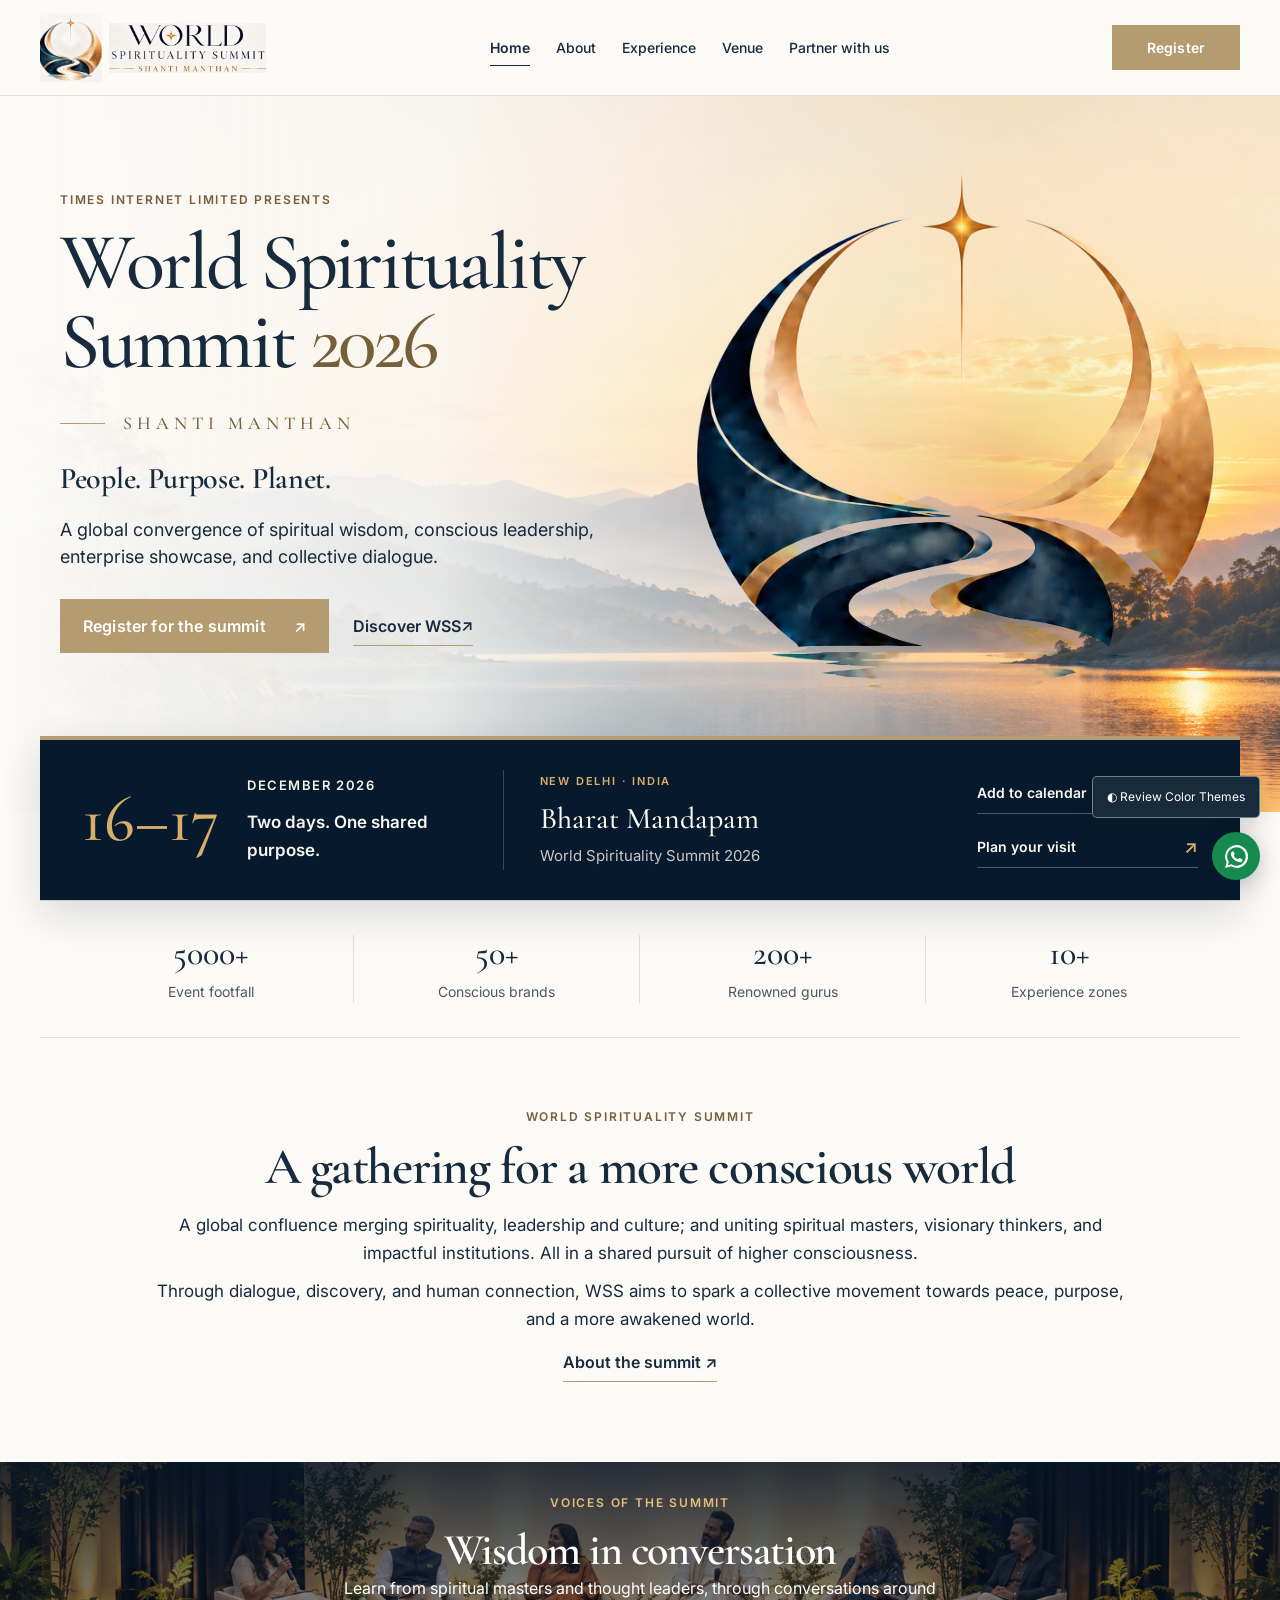
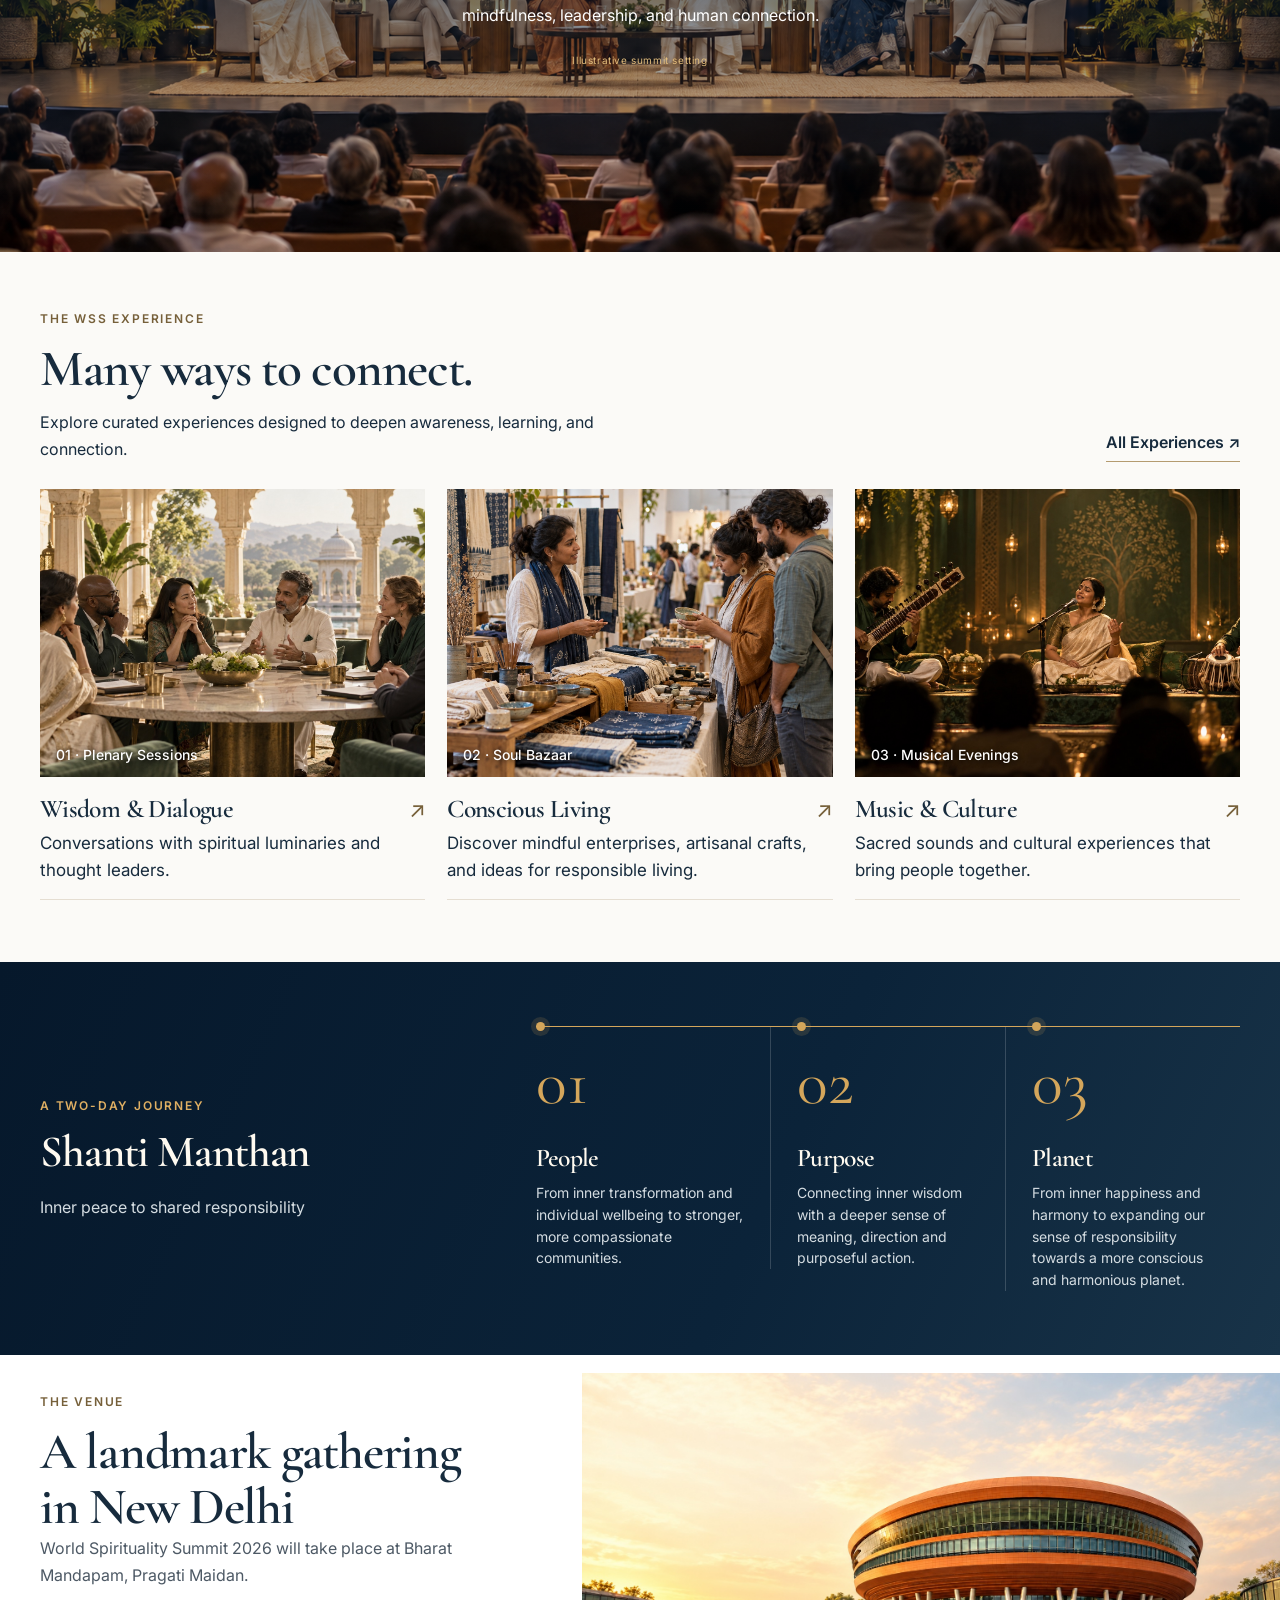
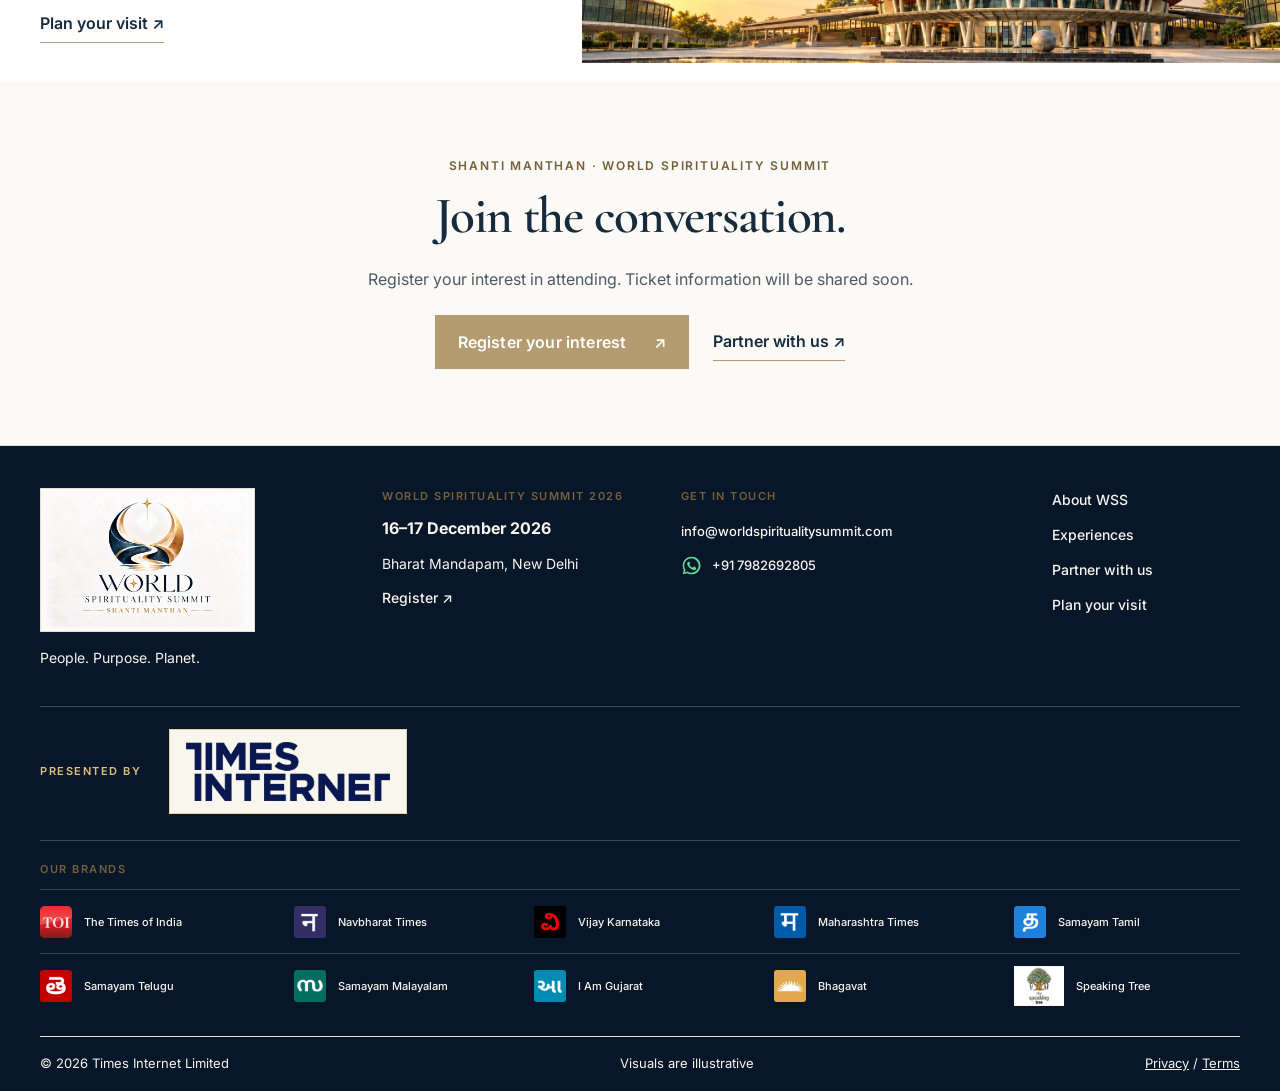
==== commit 7770999c: "Update WSS editorial content across public pages" ====
--- a/index.html
+++ b/index.html
@@ -5,7 +5,7 @@
 <meta charset="utf-8">
 <meta name="viewport" content="width=device-width, initial-scale=1">
 <title>Shanti Manthan - Chanting For Peace | WSS 2026</title>
-<meta name="description" content="World Spirituality Summit 2026: Shanti Manthan - Chanting For Peace. Bharat Mandapam, New Delhi, 16-17 December 2026.">
+<meta name="description" content="World Spirituality Summit 2026: Shanti Manthan - People. Purpose. Planet. Bharat Mandapam, New Delhi, 16-17 December 2026.">
 <link rel="icon" href="./assets/images/logo-final.jpeg">
 <script src="./assets/js/theme.js?v=layout-selector-4">
 </script>
@@ -33,19 +33,19 @@
 <link rel="stylesheet" href="./assets/css/cohesive.css?v=13">
 <link rel="stylesheet" href="./assets/css/home-concept.css?v=1">
 <link rel="stylesheet" href="./assets/css/home-restoration.css?v=12">
-<link rel="stylesheet" href="./assets/css/page-quality.css?v=9">
+<link rel="stylesheet" href="./assets/css/page-quality.css?v=10">
 </head>
 <body id="page-top" data-page="index">
 <div data-site-header></div>
 <main id="main" class="summit-home">
-<section class="summit-hero" aria-labelledby="home-title"><div class="hero-landscape" aria-hidden="true"></div><div class="summit-hero-inner"><div class="summit-copy"><p class="summit-label">TIMES INTERNET LIMITED PRESENTS</p><h1 id="home-title">World Spirituality<br>Summit <em>2026</em></h1><p class="summit-mantra"><span></span>SHANTI MANTHAN</p><h2>Wisdom that connects us.<br>Peace that moves us.</h2><p class="summit-summary">A global convergence of spiritual wisdom, conscious leadership, sacred arts, and collective dialogue.</p><div class="summit-actions"><a class="button" href="./register.html?reason=attend">Register for the summit<span aria-hidden="true">↗</span></a><a class="summit-text-link" href="#discover">Discover WSS<span aria-hidden="true">↗</span></a></div></div><div class="summit-emblem" aria-hidden="true"><img src="./assets/images/logo-final.png" alt="" width="1536" height="1024" fetchpriority="high"></div></div><div class="hero-ribbon" aria-hidden="true"></div></section>
+<section class="summit-hero" aria-labelledby="home-title"><div class="hero-landscape" aria-hidden="true"></div><div class="summit-hero-inner"><div class="summit-copy"><p class="summit-label">TIMES INTERNET LIMITED PRESENTS</p><h1 id="home-title">World Spirituality<br>Summit <em>2026</em></h1><p class="summit-mantra"><span></span>SHANTI MANTHAN</p><h2>People. Purpose. Planet.</h2><p class="summit-summary">A global convergence of spiritual wisdom, conscious leadership, enterprise showcase, and collective dialogue.</p><div class="summit-actions"><a class="button" href="./register.html?reason=attend">Register for the summit<span aria-hidden="true">↗</span></a><a class="summit-text-link" href="#discover">Discover WSS<span aria-hidden="true">↗</span></a></div></div><div class="summit-emblem" aria-hidden="true"><img src="./assets/images/logo-final.png" alt="" width="1536" height="1024" fetchpriority="high"></div></div><div class="hero-ribbon" aria-hidden="true"></div></section>
 <section class="summit-event-band" aria-label="Summit date and venue"><div class="summit-event-date"><strong>16–17</strong><div><span class="summit-label">DECEMBER 2026</span><b>Two days. One shared purpose.</b></div></div><div class="summit-event-place"><span class="summit-label">NEW DELHI · INDIA</span><strong>Bharat Mandapam</strong><span>World Spirituality Summit 2026</span></div><div class="summit-event-actions"><a href="./assets/wss-2026.ics" download>Add to calendar <span aria-hidden="true">+</span></a><a href="./venue.html">Plan your visit <span aria-hidden="true">↗</span></a></div></section>
 <section class="summit-numbers" aria-label="Expected summit scale"><div><strong>5000+</strong><span>Event footfall</span></div><div><strong>50+</strong><span>Conscious brands</span></div><div><strong>200+</strong><span>Renowned gurus</span></div><div><strong>10+</strong><span>Experience zones</span></div></section>
-<section class="summit-about" id="discover"><div><p class="summit-label">ABOUT WSS</p><h2>A gathering for a more conscious world.</h2></div><div><p>A global confluence where spirituality meets leadership and culture, uniting spiritual masters, visionary thinkers, and impactful institutions in a shared pursuit of higher consciousness.</p><p>Through dialogue, discovery, and human connection, the World Spirituality Summit invites a collective movement toward peace, purpose, and a more awakened world.</p><a class="summit-text-link" href="./about.html">About the summit <span aria-hidden="true">↗</span></a></div></section>
-<section class="summit-voices"><div class="voices-copy"><p class="summit-label">VOICES OF THE SUMMIT</p><h2>Wisdom in conversation.</h2><p>Learn from spiritual teachers and thought leaders shaping conversations around mindfulness, leadership, and human connection.</p><span class="illustration-note">Illustrative summit setting</span></div><img src="./assets/images/summit-conversation.png" alt="Illustrative panel conversation at a summit" width="1536" height="1024" loading="lazy"></section>
-<section class="summit-experiences"><div class="summit-section-head"><div><p class="summit-label">YOUR WSS EXPERIENCE</p><h2>Many ways to connect.</h2><p>Explore curated experiences designed to deepen awareness, learning, and connection.</p></div><a class="summit-text-link" href="./experience.html">Explore all experiences <span aria-hidden="true">↗</span></a></div><div class="summit-experience-grid"><a class="summit-experience" href="./experience.html"><div class="experience-photo"><img src="./assets/images/dialogue.jpg" alt="Audience at a plenary session" width="1536" height="1024" loading="lazy"><span>01 · Plenary sessions</span></div><h3>Wisdom &amp; dialogue</h3><p>Keynote addresses and conversations with spiritual luminaries and thought leaders.</p></a><a class="summit-experience" href="./experience.html"><div class="experience-photo"><img src="./assets/images/bazaar-editorial.jpg" alt="Conscious craft marketplace" width="1536" height="1024" loading="lazy"><span>02 · Soul Bazaar</span></div><h3>Conscious living</h3><p>Discover mindful enterprise, artisanal craft, and ideas for a more conscious life.</p></a><a class="summit-experience" href="./experience.html"><div class="experience-photo"><img src="./assets/images/music.jpg" alt="Musical performance at an evening gathering" width="1536" height="1024" loading="lazy"><span>03 · Musical evenings</span></div><h3>Music &amp; culture</h3><p>Sacred sound and cultural experiences that bring people together.</p></a></div></section>
-<section class="summit-journey"><div class="journey-intro"><p class="summit-label">THE TWO-DAY JOURNEY</p><h2>A shared<br>journey toward harmony.</h2><p>Move from self-awareness to collective understanding.</p></div><div class="journey-chapters"><article class="journey-chapter"><span>01</span><div><h3>Inner peace</h3><p>Self-discovery, mindfulness, and connection with inner wisdom.</p></div></article><article class="journey-chapter"><span>02</span><div><h3>Community harmony</h3><p>Conscious living, compassionate leadership, and interfaith understanding.</p></div></article><article class="journey-chapter"><span>03</span><div><h3>Global harmony</h3><p>Collective consciousness, unity, and peaceful coexistence.</p></div></article></div></section>
-<section class="summit-setting"><div><p class="summit-label">THE VENUE</p><h2>Meet in New Delhi.</h2><p>World Spirituality Summit 2026 takes place at Bharat Mandapam, Pragati Maidan.</p><a class="summit-text-link" href="./venue.html">Plan your visit <span aria-hidden="true">↗</span></a></div><img src="./assets/images/venue-hero.jpg" alt="Bharat Mandapam, New Delhi" width="1536" height="1024" loading="lazy"></section>
+<section class="summit-about" id="discover"><div><p class="summit-label">WORLD SPIRITUALITY SUMMIT</p><h2>A gathering for a more conscious world</h2></div><div><p>A global confluence merging spirituality, leadership and culture; and uniting spiritual masters, visionary thinkers, and impactful institutions. All in a shared pursuit of higher consciousness.</p><p>Through dialogue, discovery, and human connection, WSS aims to spark a collective movement towards peace, purpose, and a more awakened world.</p><a class="summit-text-link" href="./about.html">About the summit <span aria-hidden="true">↗</span></a></div></section>
+<section class="summit-voices"><div class="voices-copy"><p class="summit-label">VOICES OF THE SUMMIT</p><h2>Wisdom in conversation</h2><p>Learn from spiritual masters and thought leaders, through conversations around mindfulness, leadership, and human connection.</p><span class="illustration-note">Illustrative summit setting</span></div><img src="./assets/images/summit-conversation.png" alt="Illustrative panel conversation at a summit" width="1536" height="1024" loading="lazy"></section>
+<section class="summit-experiences"><div class="summit-section-head"><div><p class="summit-label">THE WSS EXPERIENCE</p><h2>Many ways to connect.</h2><p>Explore curated experiences designed to deepen awareness, learning, and connection.</p></div><a class="summit-text-link" href="./experience.html">All Experiences <span aria-hidden="true">↗</span></a></div><div class="summit-experience-grid"><a class="summit-experience" href="./experience.html"><div class="experience-photo"><img src="./assets/images/dialogue.jpg" alt="Audience at a plenary session" width="1536" height="1024" loading="lazy"><span>01 · Plenary Sessions</span></div><h3>Wisdom &amp; Dialogue</h3><p>Conversations with spiritual luminaries and thought leaders.</p></a><a class="summit-experience" href="./experience.html"><div class="experience-photo"><img src="./assets/images/bazaar-editorial.jpg" alt="Conscious craft marketplace" width="1536" height="1024" loading="lazy"><span>02 · Soul Bazaar</span></div><h3>Conscious Living</h3><p>Discover mindful enterprises, artisanal crafts, and ideas for responsible living.</p></a><a class="summit-experience" href="./experience.html"><div class="experience-photo"><img src="./assets/images/music.jpg" alt="Musical performance at an evening gathering" width="1536" height="1024" loading="lazy"><span>03 · Musical Evenings</span></div><h3>Music &amp; Culture</h3><p>Sacred sounds and cultural experiences that bring people together.</p></a></div></section>
+<section class="summit-journey"><div class="journey-intro"><p class="summit-label">A TWO-DAY JOURNEY</p><h2>Shanti Manthan</h2><p>Inner peace to shared responsibility</p></div><div class="journey-chapters"><article class="journey-chapter"><span>01</span><div><h3>People</h3><p>From inner transformation and individual wellbeing to stronger, more compassionate communities.</p></div></article><article class="journey-chapter"><span>02</span><div><h3>Purpose</h3><p>Connecting inner wisdom with a deeper sense of meaning, direction and purposeful action.</p></div></article><article class="journey-chapter"><span>03</span><div><h3>Planet</h3><p>From inner happiness and harmony to expanding our sense of responsibility towards a more conscious and harmonious planet.</p></div></article></div></section>
+<section class="summit-setting"><div><p class="summit-label">THE VENUE</p><h2>A landmark gathering in New Delhi</h2><p>World Spirituality Summit 2026 will take place at Bharat Mandapam, Pragati Maidan.</p><a class="summit-text-link" href="./venue.html">Plan your visit <span aria-hidden="true">↗</span></a></div><img src="./assets/images/venue-hero.jpg" alt="Bharat Mandapam, New Delhi" width="1536" height="1024" loading="lazy"></section>
 <section class="summit-participate"><p class="summit-label">SHANTI MANTHAN · WORLD SPIRITUALITY SUMMIT</p><h2>Join the conversation.</h2><p>Register your interest in attending. Ticket information will be shared soon.</p><div class="summit-actions"><a class="button" href="./register.html?reason=attend">Register your interest <span aria-hidden="true">↗</span></a><a class="summit-text-link" href="./partners.html">Partner with us <span aria-hidden="true">↗</span></a></div></section>
 </main>
 <div data-site-footer></div>
@@ -54,7 +54,7 @@
 
 <a class="mobile-cta button" href="./register.html?reason=attend">Register your interest</a>
 <div data-site-overlays></div>
-<script src="./assets/js/site-shell.js?v=7" defer></script>
+<script src="./assets/js/site-shell.js?v=8" defer></script>
 <script src="./assets/js/nav.js?v=2" defer>
 </script>
 <script src="./assets/js/tabs.js" defer>
@@ -69,7 +69,7 @@
 </script>
 <script src="./assets/js/premium.js" defer></script>
 <script src="./assets/js/design-motion.js?v=art-direction-2" defer></script>
-<script src="./assets/js/event-interactions.js?v=3" defer></script>
+<script src="./assets/js/event-interactions.js?v=4" defer></script>
 <a class="ux-up" href="#page-top" aria-label="Scroll to top"><span aria-hidden="true">↑</span></a>
 <script src="./assets/js/cohesive.js?v=5" defer></script>
 <script src="./assets/js/home-reveal.js?v=1" defer></script>
--- a/assets/css/page-quality.css
+++ b/assets/css/page-quality.css
@@ -3,7 +3,7 @@
 /* About: balance the introduction copy with the summit image instead of stacking both full width. */
 .about-opening{padding-block:clamp(16px,2vw,26px) 22px;border-bottom:1px solid var(--pd-line)}
 .about-opening .pd-label{margin-bottom:12px!important}
-.about-opening h1{font-size:clamp(48px,5.1vw,72px);line-height:1.02;margin-bottom:18px}
+.about-opening h1{font-size:clamp(44px,4.6vw,68px);line-height:1.02;margin-bottom:18px;max-width:24ch}
 .about-opening .about-date{display:flex;align-items:center;flex-wrap:wrap;gap:8px 22px;width:fit-content;max-width:100%;margin:0;padding:13px 0 13px 17px;border-left:3px solid var(--pd-gold);color:var(--pd-ink);font:400 15px/1.4 Inter,Arial,sans-serif;text-decoration:none}
 .about-date strong{color:var(--accent-ink);font-size:19px;white-space:nowrap}
 .about-date>span:nth-child(2){color:var(--pd-muted)}
@@ -27,6 +27,9 @@
 .about-curator-action{margin-top:7px;border-bottom:1px solid var(--pd-champagne);font-weight:600;color:var(--pd-light)}
 .about-curator-visit:hover .about-curator-action,.about-curator-visit:focus-visible .about-curator-action{border-bottom-color:currentColor}
 .about-curator-visit:focus-visible,.about-date:focus-visible{outline:2px solid var(--pd-gold);outline-offset:4px}
+.ev-curator aside{justify-content:center;gap:22px}
+.ev-curator aside>span{font-size:clamp(12px,1.2vw,16px);font-weight:600;line-height:1.4;letter-spacing:.12em}
+.ev-curator aside>.about-curator-visit{width:100%}
 
 /* Experience: give the opening a real editorial split and let the complete copy lead. */
 .ux-experience-opening{min-height:clamp(360px,35vw,450px);margin-top:18px;grid-template-columns:minmax(0,.92fr) minmax(0,1.08fr);background:var(--pd-dark)}
@@ -95,7 +98,7 @@
 
 @media(max-width:767px){
  .about-opening{padding-block:18px 20px}
- .about-opening h1{font-size:42px}
+ .about-opening h1{font-size:clamp(36px,9vw,42px)}
  .about-opening .about-date{gap:3px 12px;padding:9px 0 9px 13px;font-size:14px;line-height:1.5}
  .about-date strong{font-size:17px}
  .about-date-action{width:fit-content}
